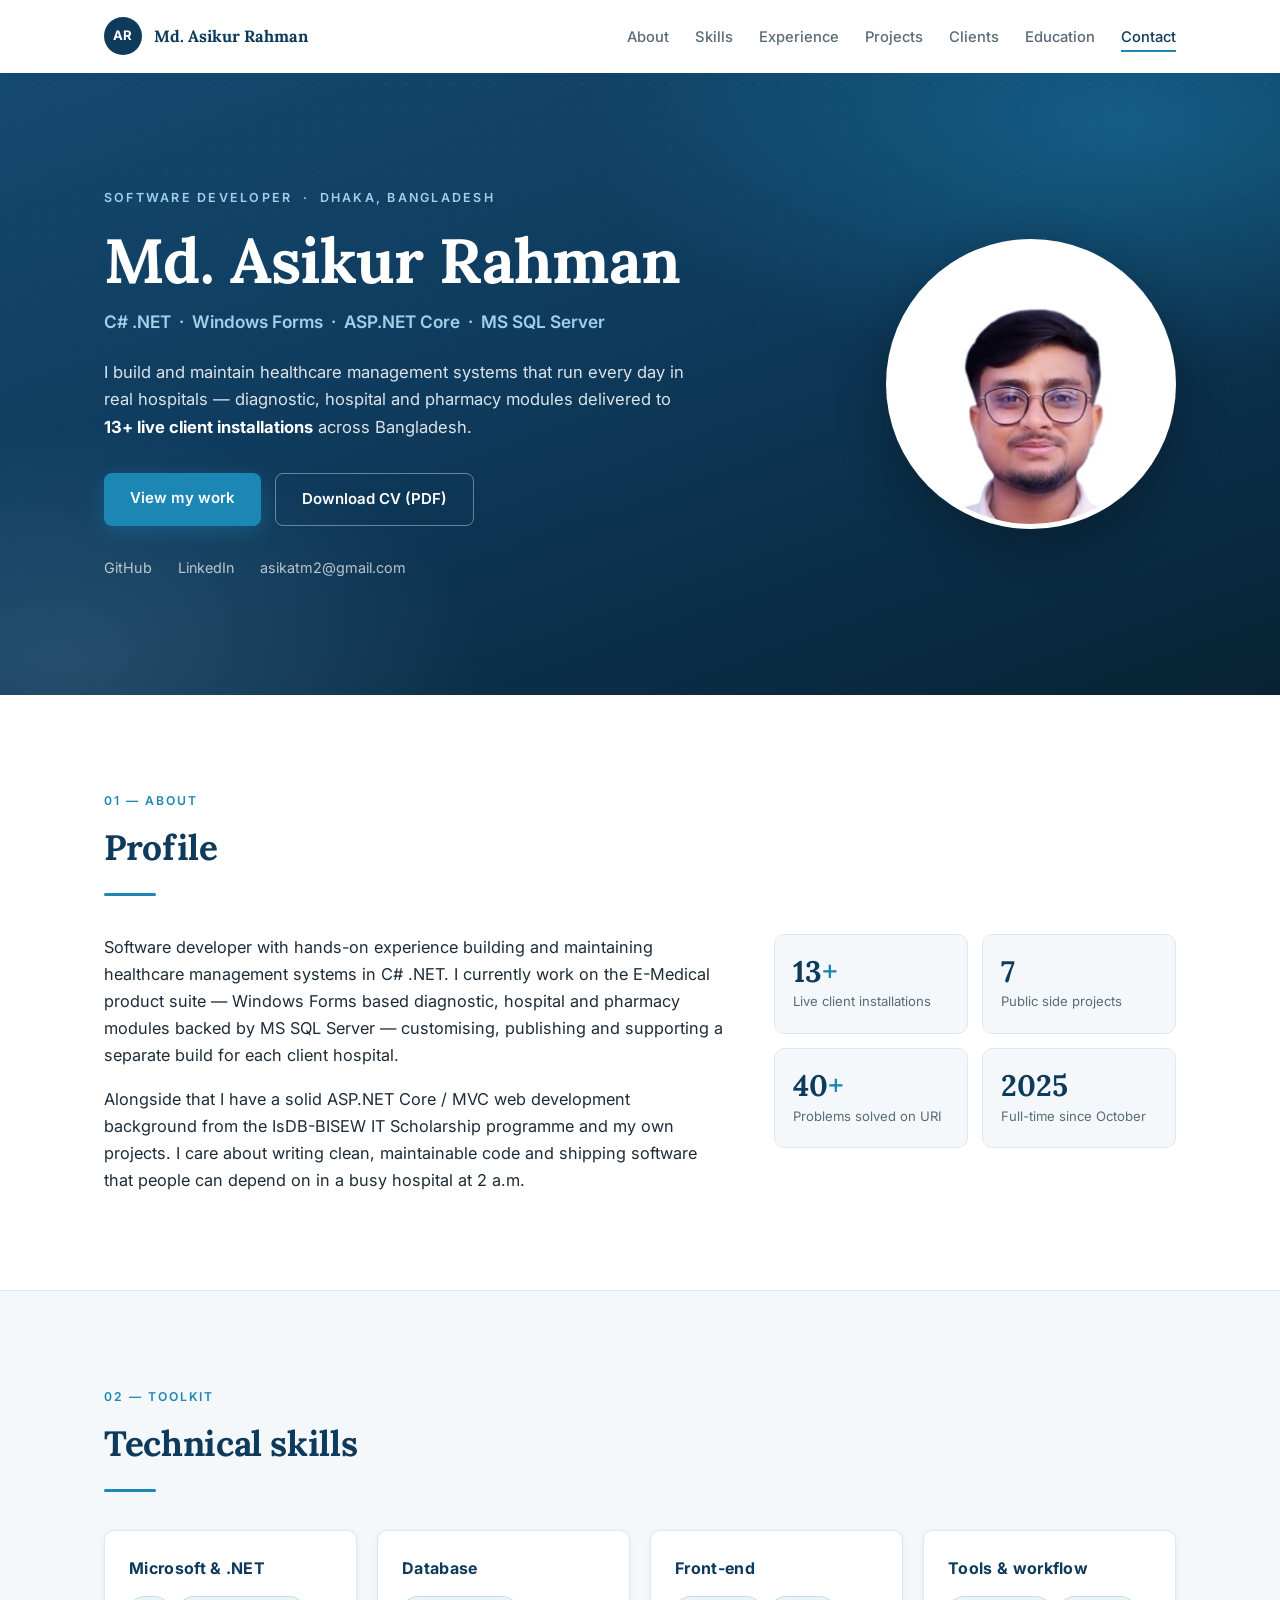
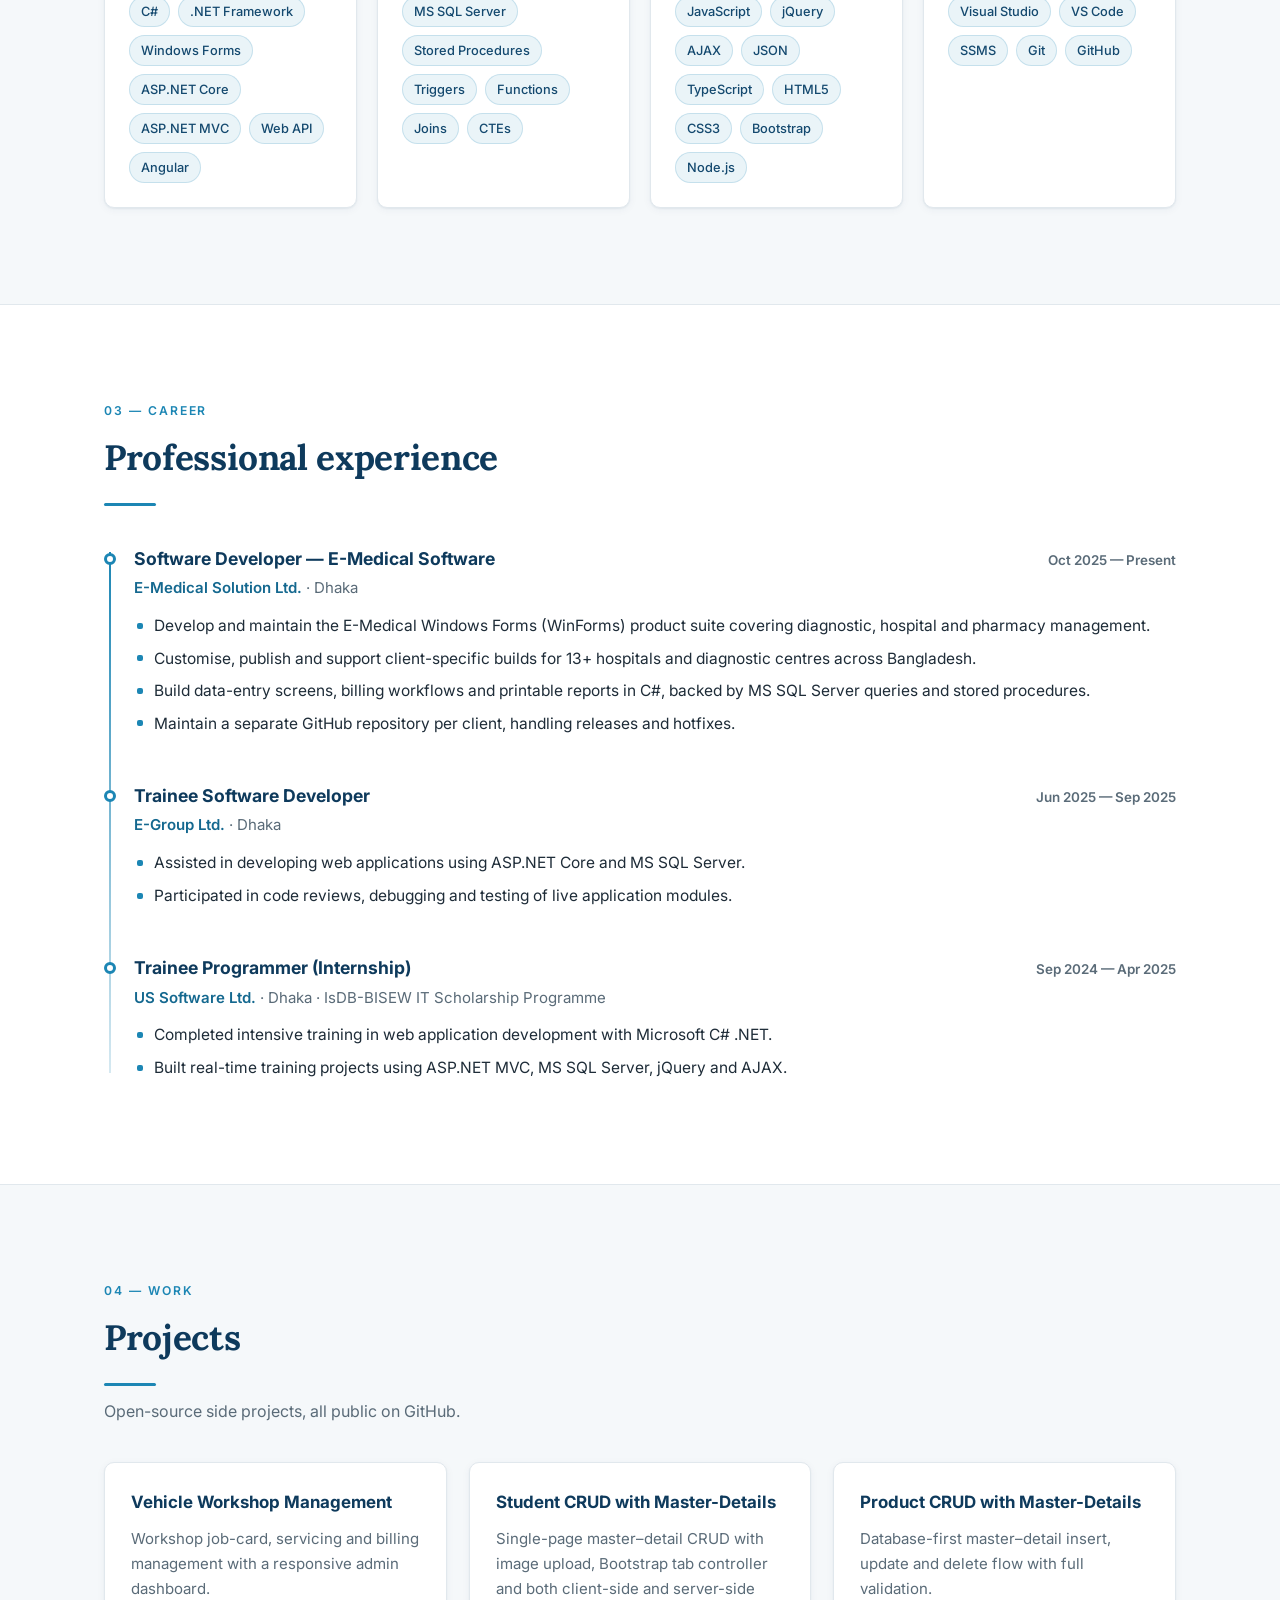
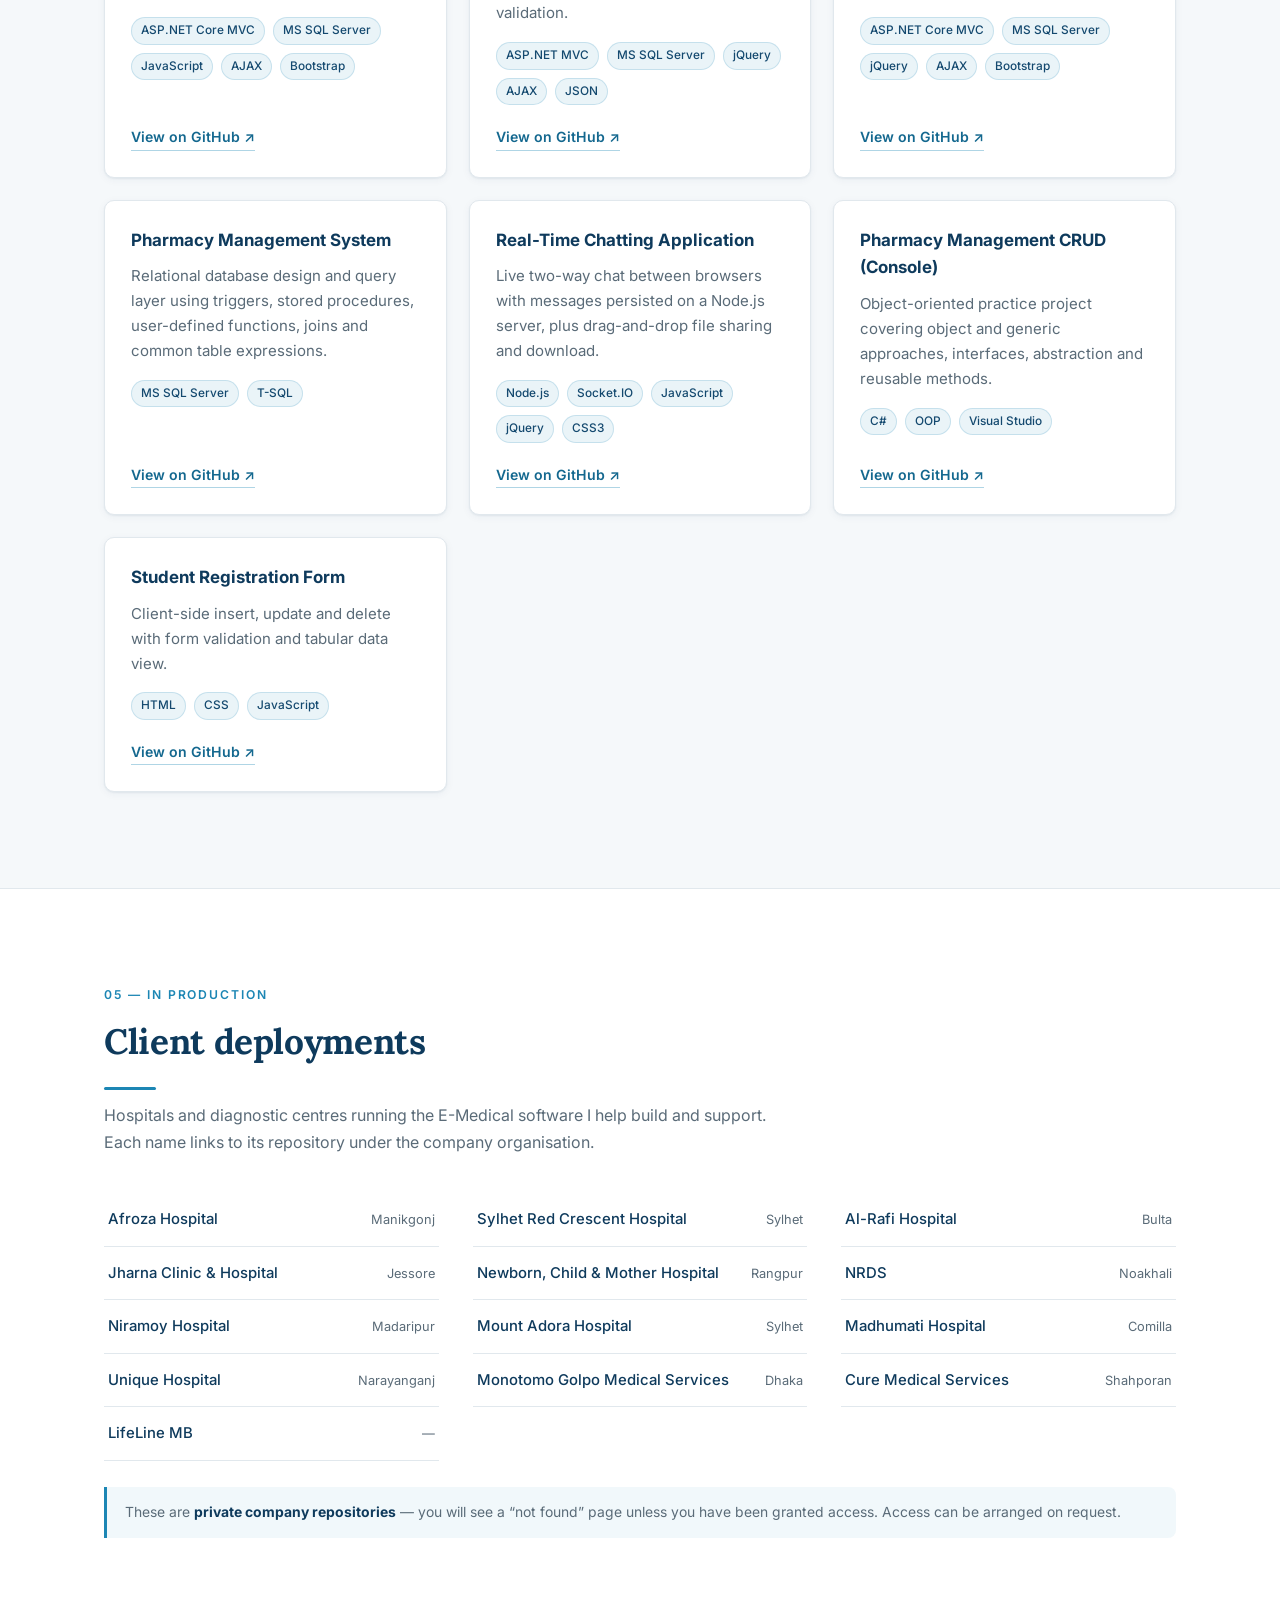
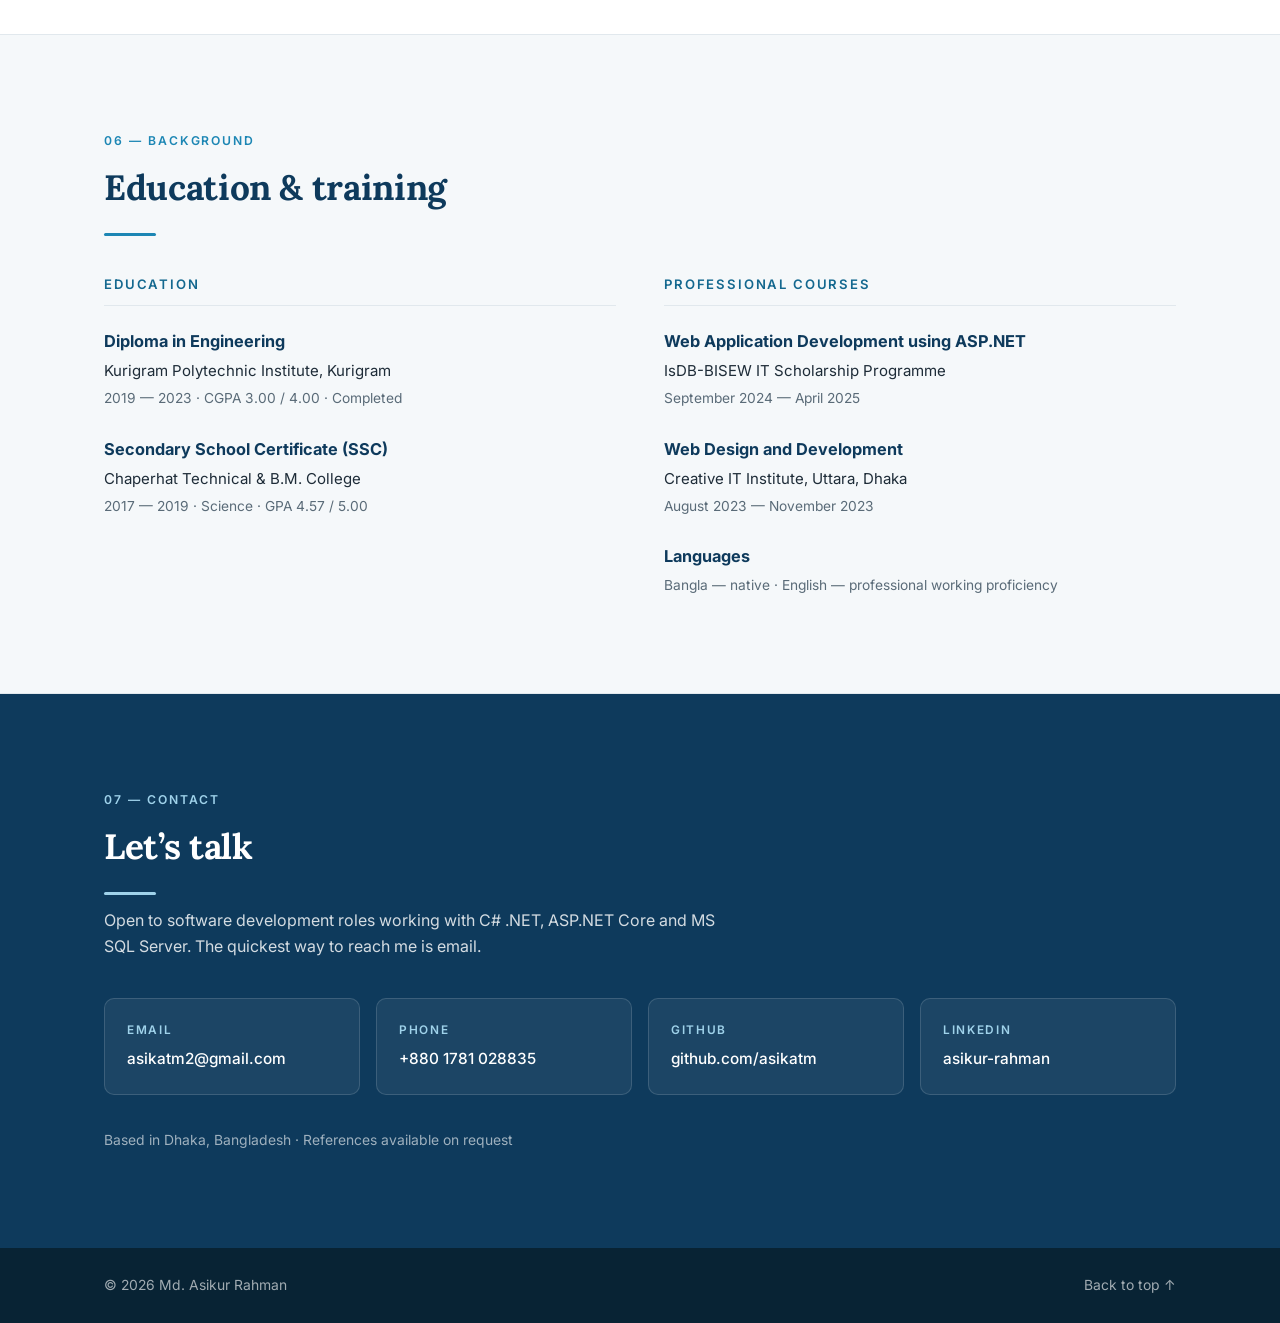
==== index.html @ e28856ae "Add portfolio site Static single-page portfolio built from my CV: profile, skills, experience, proje" ====
<!DOCTYPE html>
<html lang="en">
<head>
<meta charset="utf-8">
<meta name="viewport" content="width=device-width, initial-scale=1">
<title>Md. Asikur Rahman — Software Developer | C# .NET &amp; ASP.NET Core</title>
<meta name="description" content="Software developer specialising in C# .NET, Windows Forms and ASP.NET Core. Building and maintaining hospital, diagnostic and pharmacy management systems for 13+ live client installations in Bangladesh.">
<meta name="author" content="Md. Asikur Rahman">

<meta property="og:type" content="website">
<meta property="og:title" content="Md. Asikur Rahman — Software Developer">
<meta property="og:description" content="C# .NET · Windows Forms · ASP.NET Core · MS SQL Server. Healthcare management systems delivered across Bangladesh.">
<meta property="og:image" content="assets/img/asikur.jpg">

<link rel="icon" href="assets/img/asikur.jpg">
<link rel="preconnect" href="https://fonts.googleapis.com">
<link rel="preconnect" href="https://fonts.gstatic.com" crossorigin>
<link href="https://fonts.googleapis.com/css2?family=Inter:wght@400;500;600;700&family=Lora:wght@600;700&display=swap" rel="stylesheet">
<link rel="stylesheet" href="assets/css/style.css">
</head>
<body>

<a class="skip-link" href="#main">Skip to content</a>

<!-- ======================= HEADER ======================= -->
<header class="site-header" id="header">
  <div class="wrap header-inner">
    <a class="brand" href="#top">
      <span class="brand-mark">AR</span>
      <span class="brand-text">Md. Asikur Rahman</span>
    </a>

    <button class="nav-toggle" id="navToggle" aria-expanded="false" aria-controls="navMenu" aria-label="Open menu">
      <span></span><span></span><span></span>
    </button>

    <nav class="nav" id="navMenu" aria-label="Main">
      <ul>
        <li><a href="#about">About</a></li>
        <li><a href="#skills">Skills</a></li>
        <li><a href="#experience">Experience</a></li>
        <li><a href="#projects">Projects</a></li>
        <li><a href="#clients">Clients</a></li>
        <li><a href="#education">Education</a></li>
        <li><a href="#contact">Contact</a></li>
      </ul>
    </nav>
  </div>
</header>

<main id="main">

<!-- ======================= HERO ======================= -->
<section class="hero" id="top">
  <div class="hero-bg" aria-hidden="true"></div>
  <div class="wrap hero-inner">

    <div class="hero-text">
      <p class="eyebrow">Software Developer &nbsp;·&nbsp; Dhaka, Bangladesh</p>
      <h1>Md. Asikur&nbsp;Rahman</h1>
      <p class="hero-role">C#&nbsp;.NET &nbsp;·&nbsp; Windows Forms &nbsp;·&nbsp; ASP.NET&nbsp;Core &nbsp;·&nbsp; MS SQL&nbsp;Server</p>
      <p class="hero-lede">
        I build and maintain healthcare management systems that run every day in real
        hospitals — diagnostic, hospital and pharmacy modules delivered to
        <strong>13+ live client installations</strong> across Bangladesh.
      </p>

      <div class="hero-actions">
        <a class="btn btn-primary" href="#projects">View my work</a>
        <a class="btn btn-ghost" href="assets/files/Md_Asikur_Rahman_CV.pdf" target="_blank" rel="noopener">
          Download CV (PDF)
        </a>
      </div>

      <ul class="hero-links">
        <li><a href="https://github.com/asikatm" target="_blank" rel="noopener">GitHub</a></li>
        <li><a href="https://www.linkedin.com/in/asikur-rahman-895bba298/" target="_blank" rel="noopener">LinkedIn</a></li>
        <li><a href="mailto:asikatm2@gmail.com">asikatm2@gmail.com</a></li>
      </ul>
    </div>

    <div class="hero-photo">
      <img src="assets/img/asikur.jpg" alt="Portrait of Md. Asikur Rahman" width="320" height="320">
    </div>

  </div>
</section>

<!-- ======================= ABOUT ======================= -->
<section class="section" id="about">
  <div class="wrap">
    <p class="section-kicker">01 — About</p>
    <h2 class="section-title">Profile</h2>

    <div class="about-grid">
      <div class="about-copy reveal">
        <p>
          Software developer with hands-on experience building and maintaining healthcare
          management systems in C#&nbsp;.NET. I currently work on the E-Medical product suite —
          Windows Forms based diagnostic, hospital and pharmacy modules backed by MS SQL Server —
          customising, publishing and supporting a separate build for each client hospital.
        </p>
        <p>
          Alongside that I have a solid ASP.NET&nbsp;Core&nbsp;/&nbsp;MVC web development
          background from the IsDB-BISEW IT Scholarship programme and my own projects. I care
          about writing clean, maintainable code and shipping software that people can depend on
          in a busy hospital at 2&nbsp;a.m.
        </p>
      </div>

      <ul class="stats reveal">
        <li><span class="stat-num">13<span class="plus">+</span></span><span class="stat-label">Live client installations</span></li>
        <li><span class="stat-num">7</span><span class="stat-label">Public side projects</span></li>
        <li><span class="stat-num">40<span class="plus">+</span></span><span class="stat-label">Problems solved on URI</span></li>
        <li><span class="stat-num">2025</span><span class="stat-label">Full-time since October</span></li>
      </ul>
    </div>
  </div>
</section>

<!-- ======================= SKILLS ======================= -->
<section class="section section-alt" id="skills">
  <div class="wrap">
    <p class="section-kicker">02 — Toolkit</p>
    <h2 class="section-title">Technical skills</h2>

    <div class="cards">
      <article class="card reveal">
        <h3>Microsoft &amp; .NET</h3>
        <ul class="tags">
          <li>C#</li><li>.NET Framework</li><li>Windows Forms</li><li>ASP.NET Core</li>
          <li>ASP.NET MVC</li><li>Web API</li><li>Angular</li>
        </ul>
      </article>

      <article class="card reveal">
        <h3>Database</h3>
        <ul class="tags">
          <li>MS SQL Server</li><li>Stored Procedures</li><li>Triggers</li>
          <li>Functions</li><li>Joins</li><li>CTEs</li>
        </ul>
      </article>

      <article class="card reveal">
        <h3>Front-end</h3>
        <ul class="tags">
          <li>JavaScript</li><li>jQuery</li><li>AJAX</li><li>JSON</li><li>TypeScript</li>
          <li>HTML5</li><li>CSS3</li><li>Bootstrap</li><li>Node.js</li>
        </ul>
      </article>

      <article class="card reveal">
        <h3>Tools &amp; workflow</h3>
        <ul class="tags">
          <li>Visual Studio</li><li>VS Code</li><li>SSMS</li><li>Git</li><li>GitHub</li>
        </ul>
      </article>
    </div>
  </div>
</section>

<!-- ======================= EXPERIENCE ======================= -->
<section class="section" id="experience">
  <div class="wrap">
    <p class="section-kicker">03 — Career</p>
    <h2 class="section-title">Professional experience</h2>

    <ol class="timeline">
      <li class="reveal">
        <div class="tl-head">
          <h3>Software Developer — E-Medical Software</h3>
          <span class="tl-date">Oct 2025 — Present</span>
        </div>
        <p class="tl-org">E-Medical Solution Ltd. <span>· Dhaka</span></p>
        <ul class="bullets">
          <li>Develop and maintain the E-Medical Windows Forms (WinForms) product suite covering diagnostic, hospital and pharmacy management.</li>
          <li>Customise, publish and support client-specific builds for 13+ hospitals and diagnostic centres across Bangladesh.</li>
          <li>Build data-entry screens, billing workflows and printable reports in C#, backed by MS SQL Server queries and stored procedures.</li>
          <li>Maintain a separate GitHub repository per client, handling releases and hotfixes.</li>
        </ul>
      </li>

      <li class="reveal">
        <div class="tl-head">
          <h3>Trainee Software Developer</h3>
          <span class="tl-date">Jun 2025 — Sep 2025</span>
        </div>
        <p class="tl-org">E-Group Ltd. <span>· Dhaka</span></p>
        <ul class="bullets">
          <li>Assisted in developing web applications using ASP.NET Core and MS SQL Server.</li>
          <li>Participated in code reviews, debugging and testing of live application modules.</li>
        </ul>
      </li>

      <li class="reveal">
        <div class="tl-head">
          <h3>Trainee Programmer (Internship)</h3>
          <span class="tl-date">Sep 2024 — Apr 2025</span>
        </div>
        <p class="tl-org">US Software Ltd. <span>· Dhaka · IsDB-BISEW IT Scholarship Programme</span></p>
        <ul class="bullets">
          <li>Completed intensive training in web application development with Microsoft C#&nbsp;.NET.</li>
          <li>Built real-time training projects using ASP.NET MVC, MS SQL Server, jQuery and AJAX.</li>
        </ul>
      </li>
    </ol>
  </div>
</section>

<!-- ======================= PROJECTS ======================= -->
<section class="section section-alt" id="projects">
  <div class="wrap">
    <p class="section-kicker">04 — Work</p>
    <h2 class="section-title">Projects</h2>
    <p class="section-intro">Open-source side projects, all public on GitHub.</p>

    <div class="projects">

      <article class="project reveal">
        <h3>Vehicle Workshop Management</h3>
        <p>Workshop job-card, servicing and billing management with a responsive admin dashboard.</p>
        <ul class="tags tags-sm">
          <li>ASP.NET Core MVC</li><li>MS SQL Server</li><li>JavaScript</li><li>AJAX</li><li>Bootstrap</li>
        </ul>
        <a class="link-out" href="https://github.com/asikatm/Vehicle-Workshop" target="_blank" rel="noopener">View on GitHub</a>
      </article>

      <article class="project reveal">
        <h3>Student CRUD with Master-Details</h3>
        <p>Single-page master–detail CRUD with image upload, Bootstrap tab controller and both client-side and server-side validation.</p>
        <ul class="tags tags-sm">
          <li>ASP.NET MVC</li><li>MS SQL Server</li><li>jQuery</li><li>AJAX</li><li>JSON</li>
        </ul>
        <a class="link-out" href="https://github.com/asikatm/Student-Management-With-MVC-Crud-Operation-Single-Page" target="_blank" rel="noopener">View on GitHub</a>
      </article>

      <article class="project reveal">
        <h3>Product CRUD with Master-Details</h3>
        <p>Database-first master–detail insert, update and delete flow with full validation.</p>
        <ul class="tags tags-sm">
          <li>ASP.NET Core MVC</li><li>MS SQL Server</li><li>jQuery</li><li>AJAX</li><li>Bootstrap</li>
        </ul>
        <a class="link-out" href="https://github.com/asikatm/DB-First-Master-Details-With-MVC" target="_blank" rel="noopener">View on GitHub</a>
      </article>

      <article class="project reveal">
        <h3>Pharmacy Management System</h3>
        <p>Relational database design and query layer using triggers, stored procedures, user-defined functions, joins and common table expressions.</p>
        <ul class="tags tags-sm">
          <li>MS SQL Server</li><li>T-SQL</li>
        </ul>
        <a class="link-out" href="https://github.com/asikatm/Pharmacy-Management-system-MS-SQL-" target="_blank" rel="noopener">View on GitHub</a>
      </article>

      <article class="project reveal">
        <h3>Real-Time Chatting Application</h3>
        <p>Live two-way chat between browsers with messages persisted on a Node.js server, plus drag-and-drop file sharing and download.</p>
        <ul class="tags tags-sm">
          <li>Node.js</li><li>Socket.IO</li><li>JavaScript</li><li>jQuery</li><li>CSS3</li>
        </ul>
        <a class="link-out" href="https://github.com/asikatm/Chatting-Application-Web-Based-Application-" target="_blank" rel="noopener">View on GitHub</a>
      </article>

      <article class="project reveal">
        <h3>Pharmacy Management CRUD (Console)</h3>
        <p>Object-oriented practice project covering object and generic approaches, interfaces, abstraction and reusable methods.</p>
        <ul class="tags tags-sm">
          <li>C#</li><li>OOP</li><li>Visual Studio</li>
        </ul>
        <a class="link-out" href="https://github.com/asikatm/Pharmacy-Management-With-C-" target="_blank" rel="noopener">View on GitHub</a>
      </article>

      <article class="project reveal">
        <h3>Student Registration Form</h3>
        <p>Client-side insert, update and delete with form validation and tabular data view.</p>
        <ul class="tags tags-sm">
          <li>HTML</li><li>CSS</li><li>JavaScript</li>
        </ul>
        <a class="link-out" href="https://github.com/asikatm/Student-Registration-Validation-Html-CSS-JavaScrip" target="_blank" rel="noopener">View on GitHub</a>
      </article>

    </div>
  </div>
</section>

<!-- ======================= CLIENTS ======================= -->
<section class="section" id="clients">
  <div class="wrap">
    <p class="section-kicker">05 — In production</p>
    <h2 class="section-title">Client deployments</h2>
    <p class="section-intro">
      Hospitals and diagnostic centres running the E-Medical software I help build and support.
      Each name links to its repository under the company organisation.
    </p>

    <ul class="clients reveal">
      <li><a href="https://github.com/E-Medical-Solution-Ltd/AfrozaHospital_Manikgonj" target="_blank" rel="noopener">Afroza Hospital</a><span>Manikgonj</span></li>
      <li><a href="https://github.com/E-Medical-Solution-Ltd/SylhetRedCrescentHospital" target="_blank" rel="noopener">Sylhet Red Crescent Hospital</a><span>Sylhet</span></li>
      <li><a href="https://github.com/E-Medical-Solution-Ltd/AlRafiHospitalBulta" target="_blank" rel="noopener">Al-Rafi Hospital</a><span>Bulta</span></li>
      <li><a href="https://github.com/E-Medical-Solution-Ltd/JharnaClinicHospital_Jessore" target="_blank" rel="noopener">Jharna Clinic &amp; Hospital</a><span>Jessore</span></li>
      <li><a href="https://github.com/E-Medical-Solution-Ltd/RangpurNewbornChildMother_NEW_Rangpur" target="_blank" rel="noopener">Newborn, Child &amp; Mother Hospital</a><span>Rangpur</span></li>
      <li><a href="https://github.com/E-Medical-Solution-Ltd/NRDS_NoaKhali" target="_blank" rel="noopener">NRDS</a><span>Noakhali</span></li>
      <li><a href="https://github.com/E-Medical-Solution-Ltd/NiramoyHospital_Madaripur" target="_blank" rel="noopener">Niramoy Hospital</a><span>Madaripur</span></li>
      <li><a href="https://github.com/E-Medical-Solution-Ltd/MoutAdoraSylhet" target="_blank" rel="noopener">Mount Adora Hospital</a><span>Sylhet</span></li>
      <li><a href="https://github.com/E-Medical-Solution-Ltd/MadhumatiHospitalComilla" target="_blank" rel="noopener">Madhumati Hospital</a><span>Comilla</span></li>
      <li><a href="https://github.com/E-Medical-Solution-Ltd/UniqueHospital_Madonpur_Narayanganj" target="_blank" rel="noopener">Unique Hospital</a><span>Narayanganj</span></li>
      <li><a href="https://github.com/E-Medical-Solution-Ltd/MonotomoGolpoMedicalServices_Dhaka" target="_blank" rel="noopener">Monotomo Golpo Medical Services</a><span>Dhaka</span></li>
      <li><a href="https://github.com/E-Medical-Solution-Ltd/CureMedicalServices_Shahporan" target="_blank" rel="noopener">Cure Medical Services</a><span>Shahporan</span></li>
      <li><a href="https://github.com/E-Medical-Solution-Ltd/LifeLineMB_New" target="_blank" rel="noopener">LifeLine MB</a><span>&mdash;</span></li>
    </ul>

    <p class="note">
      These are <strong>private company repositories</strong> — you will see a “not found” page
      unless you have been granted access. Access can be arranged on request.
    </p>
  </div>
</section>

<!-- ======================= EDUCATION ======================= -->
<section class="section section-alt" id="education">
  <div class="wrap">
    <p class="section-kicker">06 — Background</p>
    <h2 class="section-title">Education &amp; training</h2>

    <div class="two-col">
      <div class="reveal">
        <h3 class="col-head">Education</h3>

        <div class="entry">
          <h4>Diploma in Engineering</h4>
          <p class="entry-org">Kurigram Polytechnic Institute, Kurigram</p>
          <p class="entry-meta">2019 — 2023 · CGPA 3.00 / 4.00 · Completed</p>
        </div>

        <div class="entry">
          <h4>Secondary School Certificate (SSC)</h4>
          <p class="entry-org">Chaperhat Technical &amp; B.M. College</p>
          <p class="entry-meta">2017 — 2019 · Science · GPA 4.57 / 5.00</p>
        </div>
      </div>

      <div class="reveal">
        <h3 class="col-head">Professional courses</h3>

        <div class="entry">
          <h4>Web Application Development using ASP.NET</h4>
          <p class="entry-org">IsDB-BISEW IT Scholarship Programme</p>
          <p class="entry-meta">September 2024 — April 2025</p>
        </div>

        <div class="entry">
          <h4>Web Design and Development</h4>
          <p class="entry-org">Creative IT Institute, Uttara, Dhaka</p>
          <p class="entry-meta">August 2023 — November 2023</p>
        </div>

        <div class="entry">
          <h4>Languages</h4>
          <p class="entry-meta">Bangla — native · English — professional working proficiency</p>
        </div>
      </div>
    </div>
  </div>
</section>

<!-- ======================= CONTACT ======================= -->
<section class="section contact" id="contact">
  <div class="wrap">
    <p class="section-kicker section-kicker-light">07 — Contact</p>
    <h2 class="section-title section-title-light">Let’s talk</h2>
    <p class="contact-lede">
      Open to software development roles working with C#&nbsp;.NET, ASP.NET&nbsp;Core and MS SQL Server.
      The quickest way to reach me is email.
    </p>

    <div class="contact-grid">
      <a class="contact-card" href="mailto:asikatm2@gmail.com">
        <span class="cc-label">Email</span>
        <span class="cc-value">asikatm2@gmail.com</span>
      </a>
      <a class="contact-card" href="tel:+8801781028835">
        <span class="cc-label">Phone</span>
        <span class="cc-value">+880 1781 028835</span>
      </a>
      <a class="contact-card" href="https://github.com/asikatm" target="_blank" rel="noopener">
        <span class="cc-label">GitHub</span>
        <span class="cc-value">github.com/asikatm</span>
      </a>
      <a class="contact-card" href="https://www.linkedin.com/in/asikur-rahman-895bba298/" target="_blank" rel="noopener">
        <span class="cc-label">LinkedIn</span>
        <span class="cc-value">asikur-rahman</span>
      </a>
    </div>

    <p class="contact-foot">Based in Dhaka, Bangladesh · References available on request</p>
  </div>
</section>

</main>

<footer class="site-footer">
  <div class="wrap footer-inner">
    <p>&copy; <span id="year">2026</span> Md. Asikur Rahman</p>
    <a href="#top" class="to-top">Back to top &uarr;</a>
  </div>
</footer>

<script src="assets/js/main.js"></script>
</body>
</html>
---- assets/css/style.css ----
/* ==========================================================================
   Md. Asikur Rahman — portfolio
   Palette and type match the printed CV: navy + teal, Lora headings, Inter body.
   ========================================================================== */

:root {
  --navy-900: #082334;
  --navy-800: #0E3A5C;
  --navy-700: #14496F;
  --accent:   #1C86B4;
  --accent-d: #14688f;
  --accent-l: #9FD2EA;
  --ink:      #1E2C38;
  --muted:    #5A6B78;
  --line:     #E1E8ED;
  --bg:       #ffffff;
  --bg-alt:   #F5F8FA;

  --wrap: 1120px;
  --radius: 10px;
  --shadow-sm: 0 1px 2px rgba(14, 58, 92, .06), 0 2px 8px rgba(14, 58, 92, .05);
  --shadow-md: 0 4px 12px rgba(14, 58, 92, .08), 0 12px 32px rgba(14, 58, 92, .08);

  --ff-head: "Lora", Georgia, serif;
  --ff-body: "Inter", "Segoe UI", system-ui, -apple-system, sans-serif;
}

*, *::before, *::after { box-sizing: border-box; }

html { scroll-behavior: smooth; scroll-padding-top: 88px; }

body {
  margin: 0;
  font-family: var(--ff-body);
  font-size: 16px;
  line-height: 1.65;
  color: var(--ink);
  background: var(--bg);
  -webkit-font-smoothing: antialiased;
}

img { max-width: 100%; display: block; }
a { color: var(--accent-d); }

.wrap { width: 100%; max-width: var(--wrap); margin-inline: auto; padding-inline: 24px; }

.skip-link {
  position: absolute; left: -9999px; top: 0; z-index: 100;
  background: var(--navy-800); color: #fff; padding: 10px 18px;
}
.skip-link:focus { left: 8px; top: 8px; }

:focus-visible { outline: 3px solid var(--accent); outline-offset: 2px; border-radius: 4px; }

/* ======================= HEADER ======================= */
.site-header {
  position: sticky; top: 0; z-index: 50;
  background: rgba(255, 255, 255, .88);
  backdrop-filter: saturate(150%) blur(10px);
  border-bottom: 1px solid transparent;
  transition: border-color .25s ease, box-shadow .25s ease;
}
.site-header.is-stuck { border-bottom-color: var(--line); box-shadow: var(--shadow-sm); }

.header-inner { display: flex; align-items: center; justify-content: space-between; min-height: 72px; gap: 20px; }

.brand { display: inline-flex; align-items: center; gap: 12px; text-decoration: none; color: var(--navy-800); }
.brand-mark {
  display: grid; place-items: center;
  width: 38px; height: 38px; flex: 0 0 38px;
  border-radius: 50%;
  background: var(--navy-800); color: #fff;
  font-weight: 700; font-size: .82rem; letter-spacing: .06em;
}
.brand-text { font-family: var(--ff-head); font-weight: 700; font-size: 1.02rem; white-space: nowrap; }

.nav ul { display: flex; gap: 26px; list-style: none; margin: 0; padding: 0; }
.nav a {
  position: relative;
  text-decoration: none; color: var(--muted);
  font-size: .92rem; font-weight: 500; padding: 6px 0;
  transition: color .2s ease;
}
.nav a::after {
  content: ""; position: absolute; left: 0; right: 0; bottom: 0;
  height: 2px; background: var(--accent);
  transform: scaleX(0); transform-origin: left; transition: transform .25s ease;
}
.nav a:hover, .nav a.is-active { color: var(--navy-800); }
.nav a:hover::after, .nav a.is-active::after { transform: scaleX(1); }

.nav-toggle {
  display: none;
  width: 44px; height: 44px; padding: 10px;
  background: none; border: 1px solid var(--line); border-radius: 8px; cursor: pointer;
}
.nav-toggle span { display: block; height: 2px; background: var(--navy-800); border-radius: 2px; transition: transform .25s ease, opacity .2s ease; }
.nav-toggle span + span { margin-top: 5px; }
.nav-toggle[aria-expanded="true"] span:nth-child(1) { transform: translateY(7px) rotate(45deg); }
.nav-toggle[aria-expanded="true"] span:nth-child(2) { opacity: 0; }
.nav-toggle[aria-expanded="true"] span:nth-child(3) { transform: translateY(-7px) rotate(-45deg); }

/* ======================= HERO ======================= */
.hero { position: relative; overflow: hidden; background: var(--navy-800); color: #fff; }
.hero-bg {
  position: absolute; inset: 0;
  background:
    radial-gradient(900px 420px at 88% 8%, rgba(28, 134, 180, .45), transparent 60%),
    radial-gradient(700px 400px at 5% 95%, rgba(159, 210, 234, .16), transparent 60%),
    linear-gradient(160deg, var(--navy-700) 0%, var(--navy-800) 45%, var(--navy-900) 100%);
}
.hero-bg::after {
  content: ""; position: absolute; inset: 0; opacity: .5;
  background-image: radial-gradient(rgba(255, 255, 255, .10) 1px, transparent 1px);
  background-size: 22px 22px;
  mask-image: linear-gradient(to bottom, rgba(0,0,0,.9), transparent 70%);
}

.hero-inner {
  position: relative;
  display: grid; grid-template-columns: minmax(0, 1fr) auto;
  align-items: center; gap: 56px;
  padding-block: clamp(64px, 9vw, 116px);
}

.eyebrow {
  margin: 0 0 18px;
  font-size: .78rem; font-weight: 600; letter-spacing: .18em; text-transform: uppercase;
  color: var(--accent-l);
}
.hero h1 {
  font-family: var(--ff-head);
  font-size: clamp(2.3rem, 5.6vw, 3.9rem);
  line-height: 1.08; margin: 0 0 14px; letter-spacing: -.01em;
}
.hero-role {
  margin: 0 0 22px;
  font-size: clamp(.95rem, 1.7vw, 1.08rem); font-weight: 600;
  color: var(--accent-l);
}
.hero-lede {
  margin: 0 0 32px; max-width: 58ch;
  font-size: 1.04rem; color: rgba(255, 255, 255, .86);
}
.hero-lede strong { color: #fff; }

.hero-actions { display: flex; flex-wrap: wrap; gap: 14px; margin-bottom: 30px; }

.btn {
  display: inline-block; text-decoration: none;
  padding: 13px 26px; border-radius: 8px;
  font-size: .94rem; font-weight: 600;
  transition: transform .18s ease, background-color .2s ease, box-shadow .2s ease;
}
.btn:hover { transform: translateY(-2px); }
.btn-primary { background: var(--accent); color: #fff; box-shadow: 0 6px 20px rgba(28, 134, 180, .35); }
.btn-primary:hover { background: #2197c7; }
.btn-ghost { color: #fff; border: 1.5px solid rgba(255, 255, 255, .38); }
.btn-ghost:hover { border-color: #fff; background: rgba(255, 255, 255, .08); }

.hero-links { display: flex; flex-wrap: wrap; gap: 8px 26px; list-style: none; margin: 0; padding: 0; font-size: .9rem; }
.hero-links a { color: rgba(255, 255, 255, .7); text-decoration: none; border-bottom: 1px solid transparent; }
.hero-links a:hover { color: #fff; border-bottom-color: var(--accent-l); }

.hero-photo { position: relative; }
.hero-photo img {
  width: clamp(190px, 26vw, 290px); aspect-ratio: 1; height: auto;
  border-radius: 50%; object-fit: cover; object-position: center 12%;
  border: 5px solid rgba(255, 255, 255, .16);
  box-shadow: 0 18px 48px rgba(4, 20, 32, .45);
  background: #fff;
}

/* ======================= SECTION SHELL ======================= */
.section { padding-block: clamp(62px, 8vw, 96px); }
.section-alt { background: var(--bg-alt); border-block: 1px solid var(--line); }

.section-kicker {
  margin: 0 0 8px;
  font-size: .76rem; font-weight: 600; letter-spacing: .16em; text-transform: uppercase;
  color: var(--accent);
}
.section-title {
  font-family: var(--ff-head);
  font-size: clamp(1.6rem, 3.4vw, 2.2rem);
  margin: 0 0 12px; color: var(--navy-800); letter-spacing: -.01em;
}
.section-title::after {
  content: ""; display: block; width: 52px; height: 3px;
  background: var(--accent); border-radius: 2px; margin-top: 16px;
}
.section-intro { margin: 0 0 38px; max-width: 70ch; color: var(--muted); }
.section-title + .cards,
.section-title + .about-grid,
.section-title + .timeline,
.section-title + .two-col { margin-top: 38px; }

/* ======================= ABOUT ======================= */
.about-grid { display: grid; grid-template-columns: 1.55fr 1fr; gap: 48px; align-items: start; }
.about-copy p { margin: 0 0 18px; font-size: 1.02rem; }
.about-copy p:last-child { margin-bottom: 0; }

.stats { list-style: none; margin: 0; padding: 0; display: grid; grid-template-columns: 1fr 1fr; gap: 14px; }
.stats li {
  background: var(--bg-alt); border: 1px solid var(--line); border-radius: var(--radius);
  padding: 20px 18px;
}
.section-alt .stats li { background: #fff; }
.stat-num {
  display: block;
  font-family: var(--ff-head); font-weight: 700;
  font-size: 1.85rem; line-height: 1.1; color: var(--navy-800);
}
.stat-num .plus { color: var(--accent); }
.stat-label { display: block; margin-top: 4px; font-size: .82rem; color: var(--muted); }

/* ======================= CARDS / TAGS ======================= */
.cards { display: grid; grid-template-columns: repeat(auto-fit, minmax(240px, 1fr)); gap: 20px; }
.card {
  background: #fff; border: 1px solid var(--line); border-radius: var(--radius);
  padding: 24px; box-shadow: var(--shadow-sm);
  transition: transform .22s ease, box-shadow .22s ease;
}
.card:hover { transform: translateY(-3px); box-shadow: var(--shadow-md); }
.card h3 {
  margin: 0 0 14px; font-size: 1rem; color: var(--navy-800);
  letter-spacing: .02em;
}

.tags { display: flex; flex-wrap: wrap; gap: 8px; list-style: none; margin: 0; padding: 0; }
.tags li {
  font-size: .8rem; font-weight: 500; color: var(--navy-700);
  background: rgba(28, 134, 180, .09);
  border: 1px solid rgba(28, 134, 180, .18);
  border-radius: 999px; padding: 4px 11px;
}
.tags-sm li { font-size: .74rem; padding: 3px 9px; }

/* ======================= TIMELINE ======================= */
.timeline { list-style: none; margin: 0; padding: 0 0 0 30px; position: relative; counter-reset: tl; }
.timeline::before {
  content: ""; position: absolute; left: 5px; top: 8px; bottom: 8px;
  width: 2px; background: linear-gradient(var(--accent), rgba(28, 134, 180, .18));
}
.timeline > li { position: relative; padding-bottom: 38px; }
.timeline > li:last-child { padding-bottom: 0; }
.timeline > li::before {
  content: ""; position: absolute; left: -30px; top: 9px;
  width: 12px; height: 12px; border-radius: 50%;
  background: #fff; border: 3px solid var(--accent);
}

.tl-head { display: flex; flex-wrap: wrap; align-items: baseline; justify-content: space-between; gap: 6px 20px; }
.tl-head h3 { margin: 0; font-size: 1.1rem; color: var(--navy-800); }
.tl-date { font-size: .84rem; font-weight: 600; color: var(--muted); white-space: nowrap; }
.tl-org { margin: 3px 0 12px; font-size: .94rem; font-weight: 600; color: var(--accent-d); }
.tl-org span { font-weight: 400; color: var(--muted); }

.bullets { list-style: none; margin: 0; padding: 0; }
.bullets li { position: relative; padding-left: 20px; margin-bottom: 7px; font-size: .97rem; }
.bullets li::before {
  content: ""; position: absolute; left: 3px; top: .62em;
  width: 6px; height: 6px; border-radius: 2px; background: var(--accent);
}

/* ======================= PROJECTS ======================= */
.projects { display: grid; grid-template-columns: repeat(auto-fit, minmax(300px, 1fr)); gap: 22px; }
.project {
  display: flex; flex-direction: column;
  background: #fff; border: 1px solid var(--line); border-radius: var(--radius);
  padding: 26px; box-shadow: var(--shadow-sm);
  transition: transform .22s ease, box-shadow .22s ease, border-color .22s ease;
}
.project:hover { transform: translateY(-4px); box-shadow: var(--shadow-md); border-color: rgba(28, 134, 180, .35); }
.project h3 { margin: 0 0 10px; font-size: 1.06rem; color: var(--navy-800); }
.project p { margin: 0 0 16px; font-size: .94rem; color: var(--muted); }
.project .tags { margin-bottom: 20px; }
.project .link-out { margin-top: auto; }

.link-out {
  align-self: flex-start;
  font-size: .88rem; font-weight: 600; text-decoration: none; color: var(--accent-d);
  border-bottom: 1px solid rgba(28, 134, 180, .35);
  padding-bottom: 1px;
}
.link-out::after { content: " \2197"; }
.link-out:hover { border-bottom-color: var(--accent-d); }

/* ======================= CLIENTS ======================= */
.clients {
  list-style: none; margin: 0 0 26px; padding: 0;
  display: grid; grid-template-columns: repeat(auto-fit, minmax(280px, 1fr));
  column-gap: 34px;
}
.clients li {
  padding: 14px 4px;
  border-bottom: 1px solid var(--line);
  display: flex; flex-wrap: wrap; align-items: baseline; justify-content: space-between; gap: 4px 12px;
  transition: border-color .18s ease;
}
.clients li:hover { border-bottom-color: var(--accent); }
.clients a { font-size: .93rem; font-weight: 500; text-decoration: none; color: var(--navy-800); }
.clients a:hover { color: var(--accent-d); text-decoration: underline; }
.clients span { font-size: .8rem; color: var(--muted); }

.note {
  margin: 0; padding: 14px 18px;
  font-size: .87rem; color: var(--muted);
  background: rgba(28, 134, 180, .06);
  border-left: 3px solid var(--accent);
  border-radius: 0 8px 8px 0;
}
.note strong { color: var(--navy-800); }

/* ======================= EDUCATION ======================= */
.two-col { display: grid; grid-template-columns: 1fr 1fr; gap: 48px; }
.col-head {
  margin: 0 0 22px; padding-bottom: 10px;
  font-size: .82rem; font-weight: 600; letter-spacing: .14em; text-transform: uppercase;
  color: var(--accent-d); border-bottom: 1px solid var(--line);
}
.entry { margin-bottom: 26px; }
.entry:last-child { margin-bottom: 0; }
.entry h4 { margin: 0 0 4px; font-size: 1.02rem; color: var(--navy-800); }
.entry-org { margin: 0; font-size: .94rem; color: var(--ink); }
.entry-meta { margin: 3px 0 0; font-size: .86rem; color: var(--muted); }

/* ======================= CONTACT ======================= */
.contact { background: var(--navy-800); color: #fff; }
.section-kicker-light { color: var(--accent-l); }
.section-title-light { color: #fff; }
.section-title-light::after { background: var(--accent-l); }
.contact-lede { margin: 0 0 38px; max-width: 62ch; color: rgba(255, 255, 255, .82); }

.contact-grid { display: grid; grid-template-columns: repeat(auto-fit, minmax(230px, 1fr)); gap: 16px; margin-bottom: 34px; }
.contact-card {
  display: block; text-decoration: none; color: #fff;
  padding: 22px; border-radius: var(--radius);
  background: rgba(255, 255, 255, .06);
  border: 1px solid rgba(255, 255, 255, .14);
  transition: transform .2s ease, background-color .2s ease, border-color .2s ease;
}
.contact-card:hover { transform: translateY(-3px); background: rgba(255, 255, 255, .11); border-color: var(--accent-l); }
.cc-label { display: block; font-size: .74rem; font-weight: 600; letter-spacing: .14em; text-transform: uppercase; color: var(--accent-l); margin-bottom: 6px; }
.cc-value { display: block; font-size: .96rem; font-weight: 500; word-break: break-word; }

.contact-foot { margin: 0; font-size: .87rem; color: rgba(255, 255, 255, .6); }

/* ======================= FOOTER ======================= */
.site-footer { background: var(--navy-900); color: rgba(255, 255, 255, .62); padding-block: 26px; font-size: .87rem; }
.footer-inner { display: flex; flex-wrap: wrap; align-items: center; justify-content: space-between; gap: 12px; }
.footer-inner p { margin: 0; }
.to-top { color: rgba(255, 255, 255, .62); text-decoration: none; }
.to-top:hover { color: #fff; }

/* ======================= REVEAL ON SCROLL ======================= */
.reveal { opacity: 0; transform: translateY(18px); transition: opacity .6s ease, transform .6s ease; }
.reveal.is-visible { opacity: 1; transform: none; }

/* ======================= RESPONSIVE ======================= */
@media (max-width: 900px) {
  .hero-inner { grid-template-columns: 1fr; gap: 40px; }
  .hero-photo { order: -1; }
  .about-grid, .two-col { grid-template-columns: 1fr; gap: 34px; }
}

@media (max-width: 780px) {
  .nav-toggle { display: block; }
  .nav {
    position: absolute; inset: 72px 0 auto;
    background: #fff; border-bottom: 1px solid var(--line);
    box-shadow: var(--shadow-md);
    max-height: 0; overflow: hidden; transition: max-height .3s ease;
  }
  .nav.is-open { max-height: 60vh; overflow-y: auto; }
  .nav ul { flex-direction: column; gap: 0; padding: 8px 24px 18px; }
  .nav li { border-bottom: 1px solid var(--line); }
  .nav li:last-child { border-bottom: 0; }
  .nav a { display: block; padding: 14px 0; font-size: .98rem; }
  .nav a::after { display: none; }
}

@media (max-width: 520px) {
  .brand-text { display: none; }
  .stats { grid-template-columns: 1fr; }
  .btn { width: 100%; text-align: center; }
}

@media (prefers-reduced-motion: reduce) {
  html { scroll-behavior: auto; }
  *, *::before, *::after { animation-duration: .001ms !important; transition-duration: .001ms !important; }
  .reveal { opacity: 1; transform: none; }
}

/* ======================= PRINT ======================= */
@media print {
  .site-header, .nav-toggle, .hero-actions, .site-footer, .to-top { display: none !important; }
  .hero, .contact { background: #fff !important; color: #000 !important; }
  .hero-bg { display: none; }
  .reveal { opacity: 1 !important; transform: none !important; }
  a { color: #000; }
}
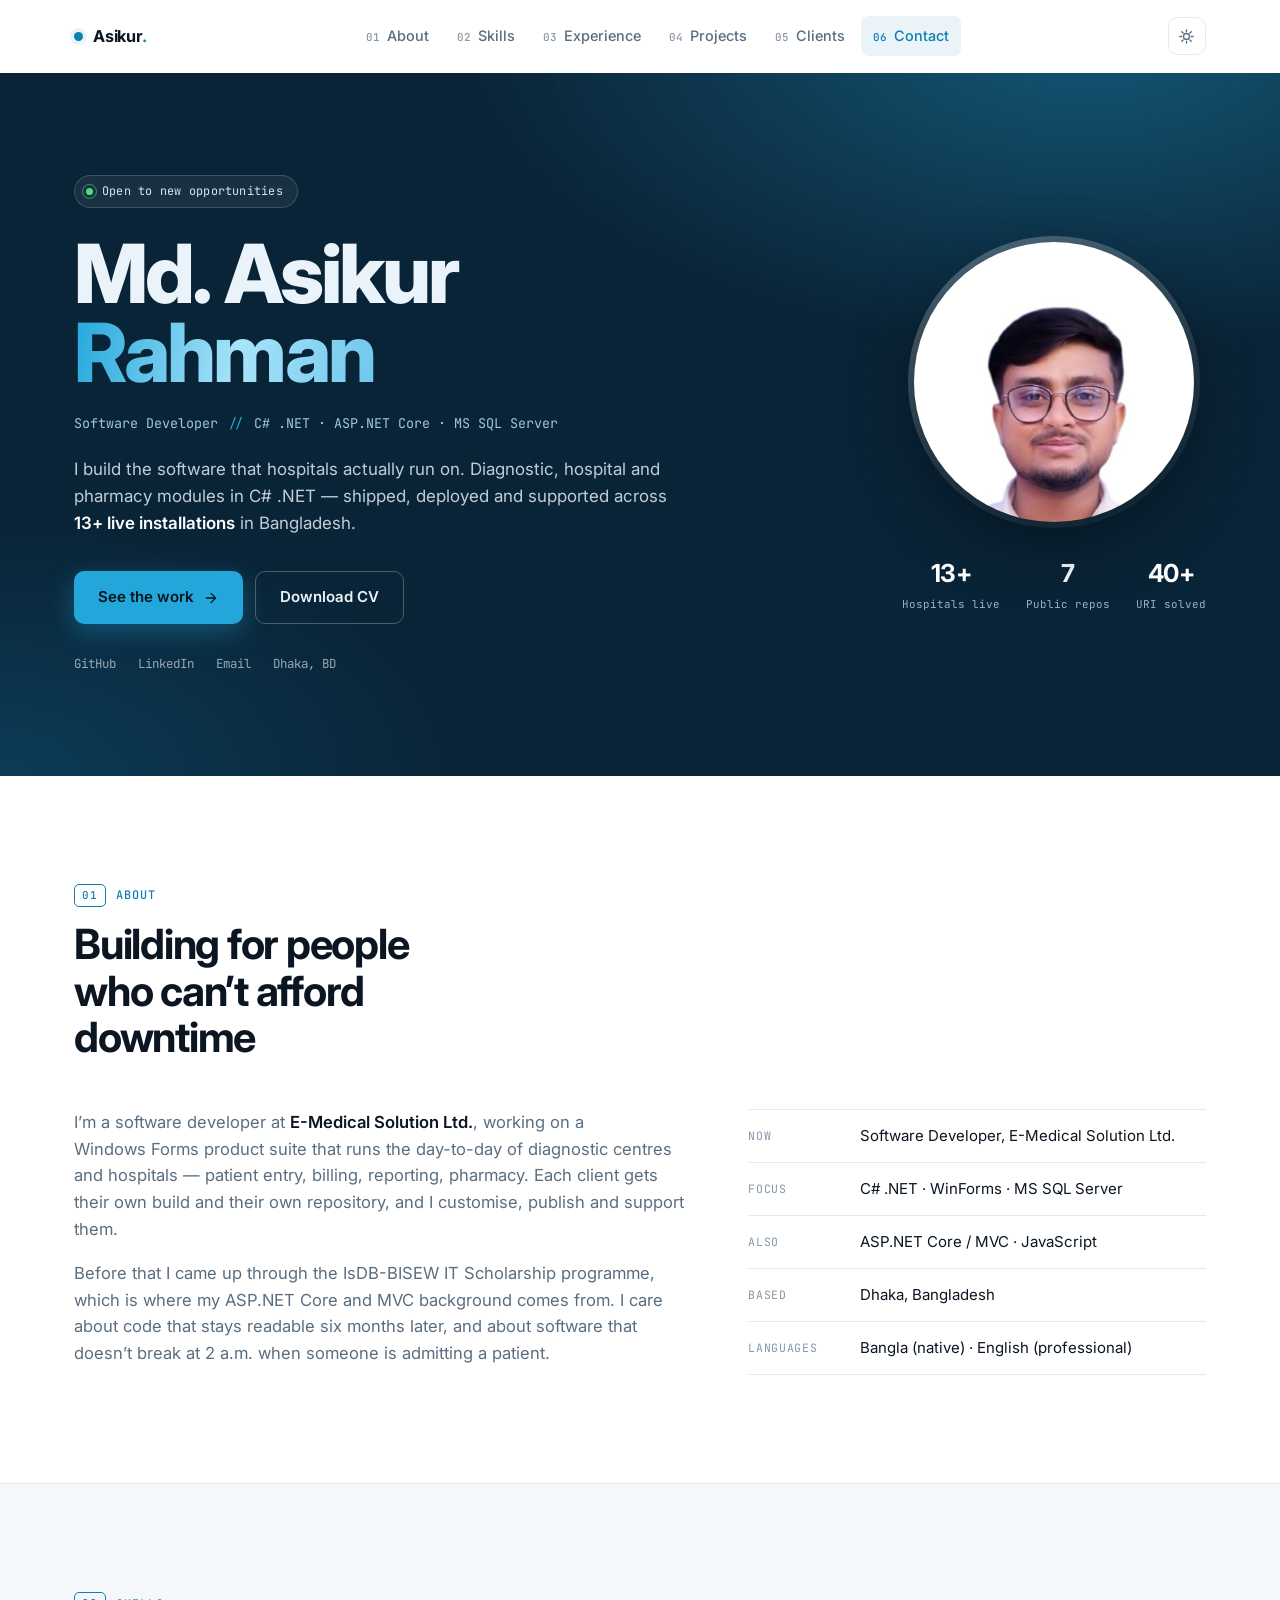
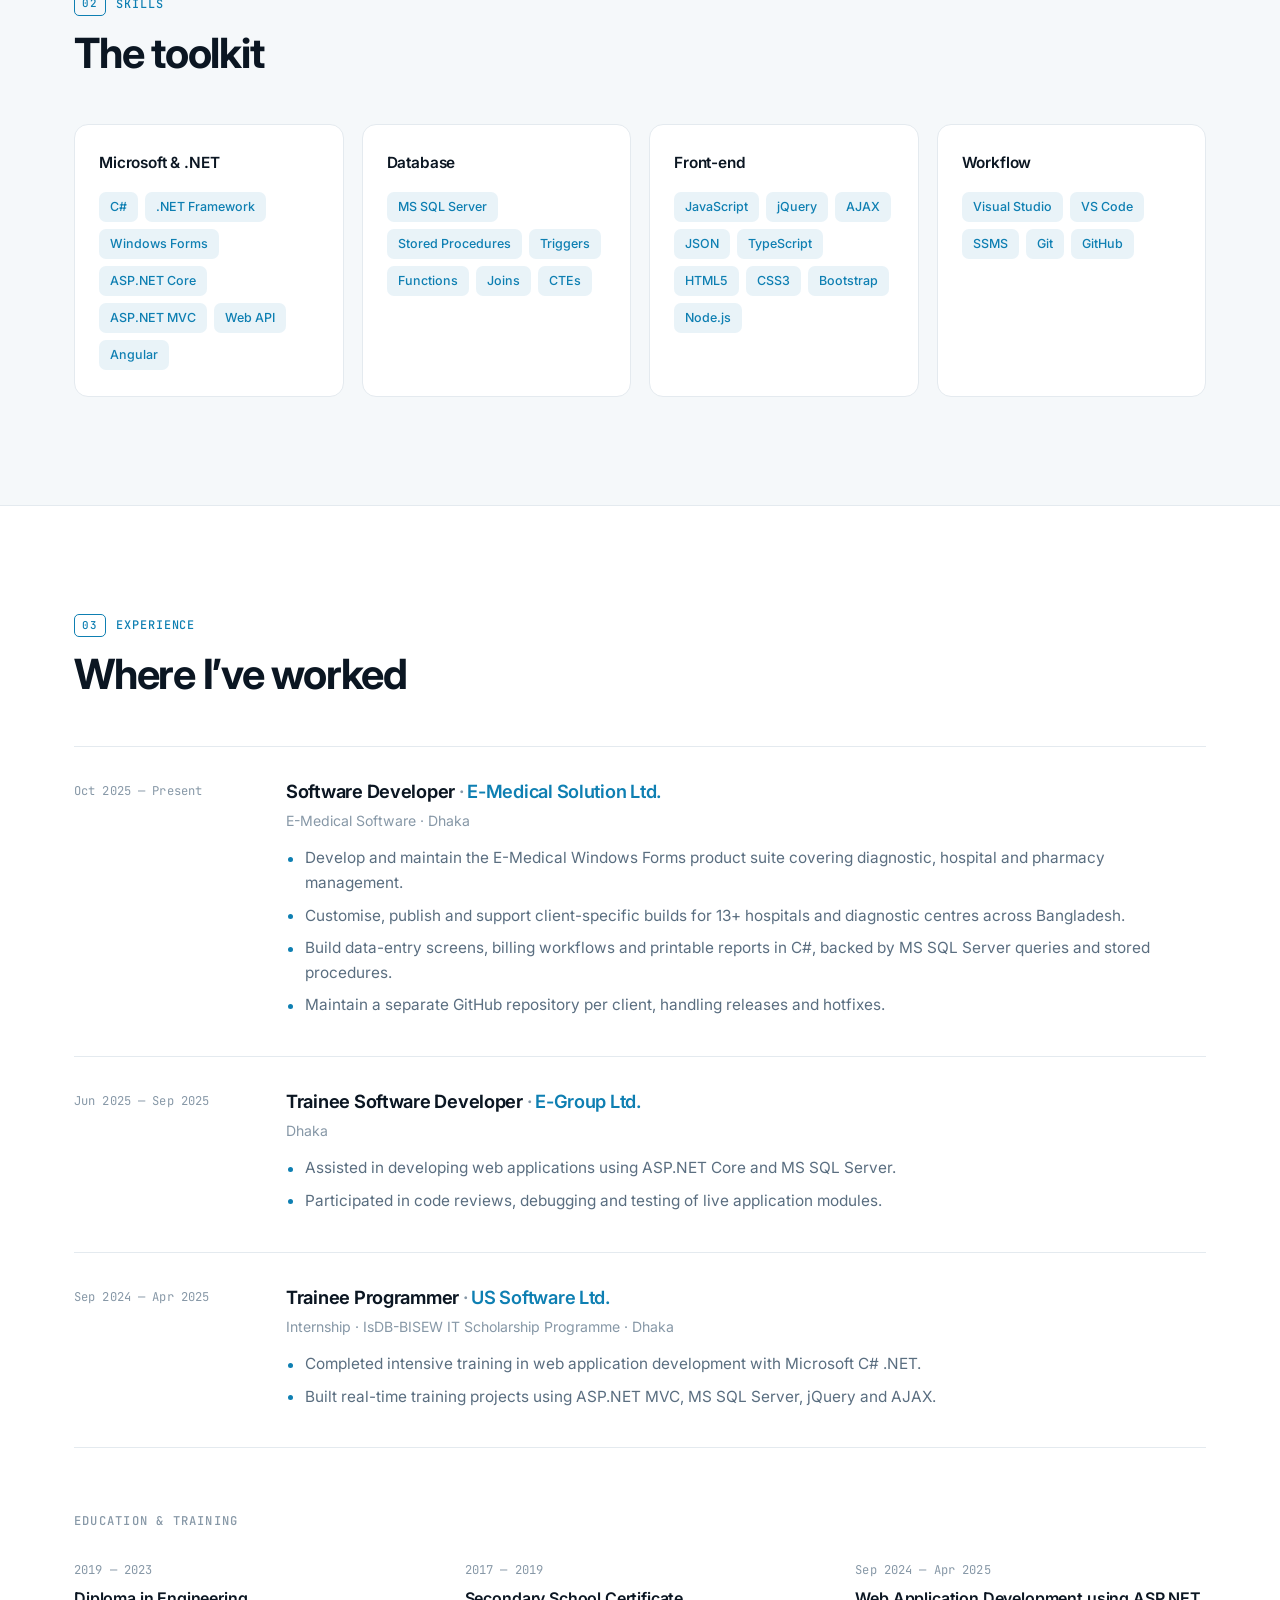
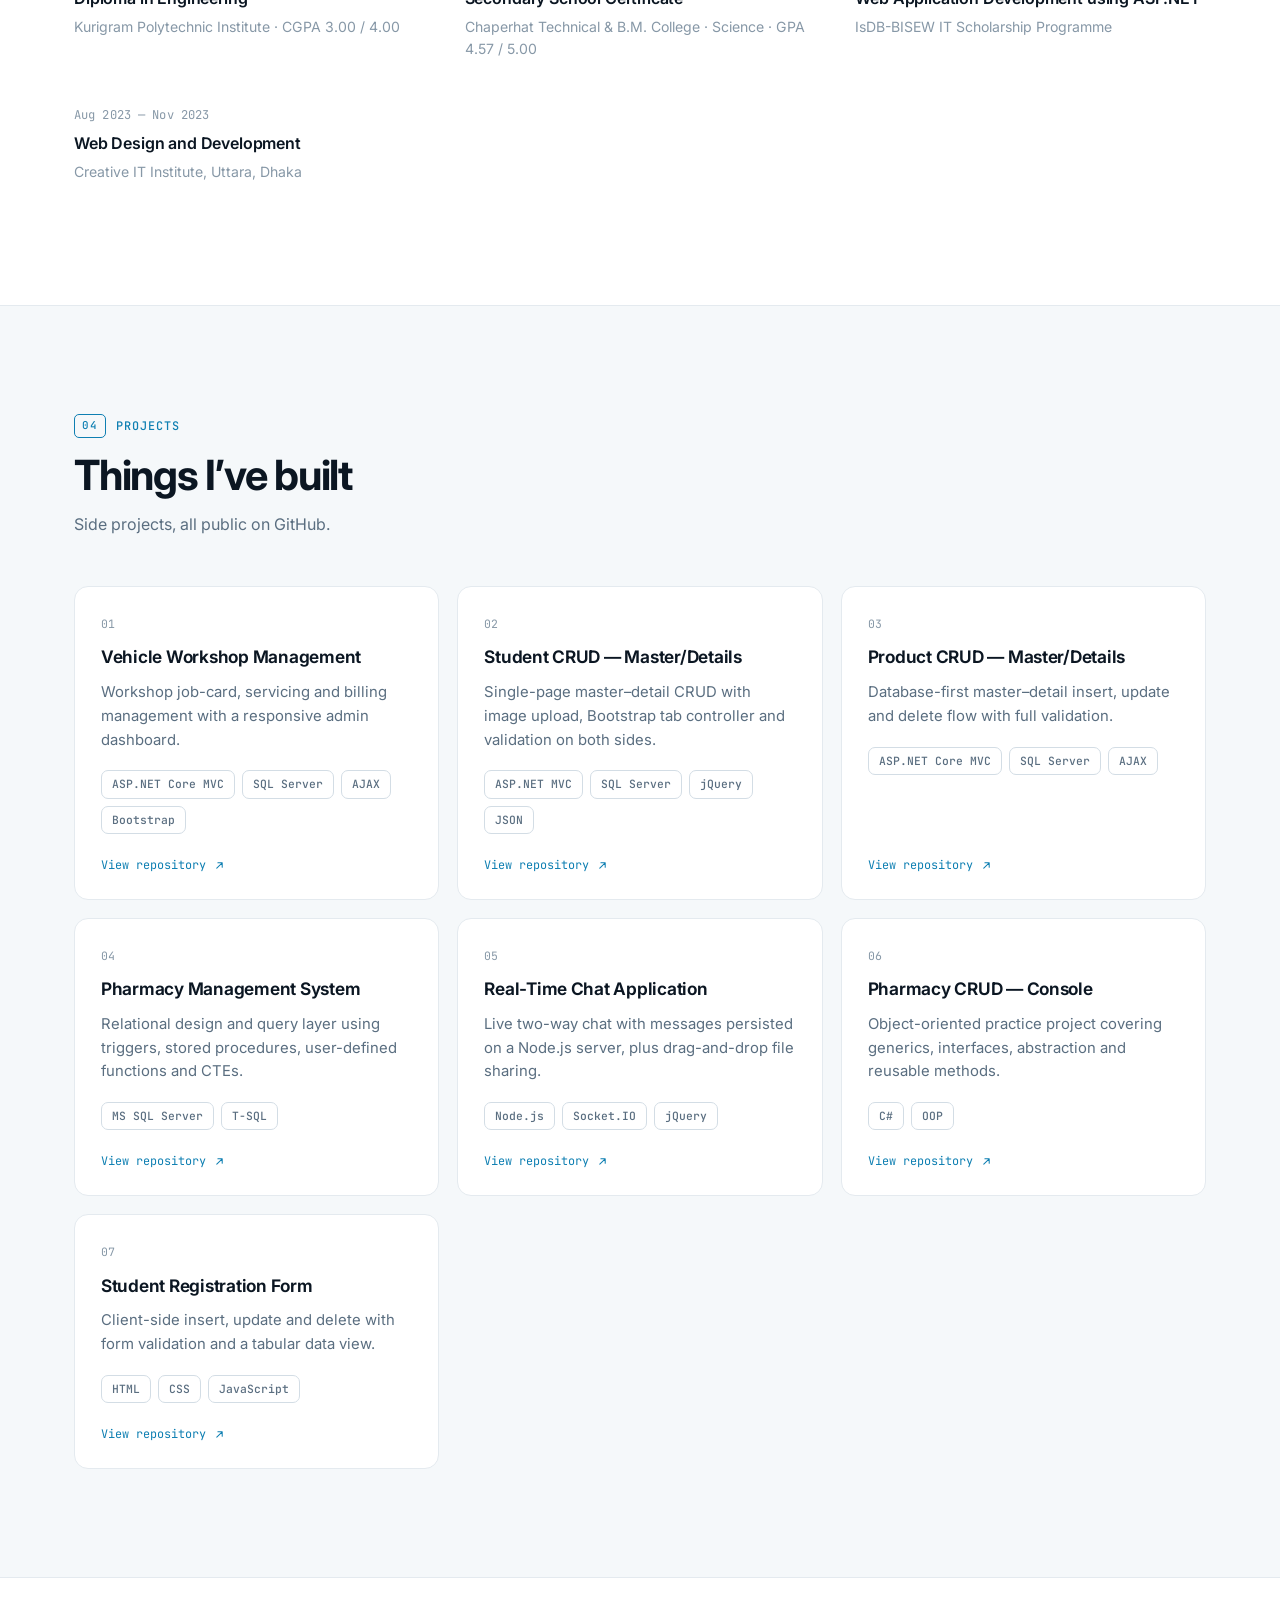
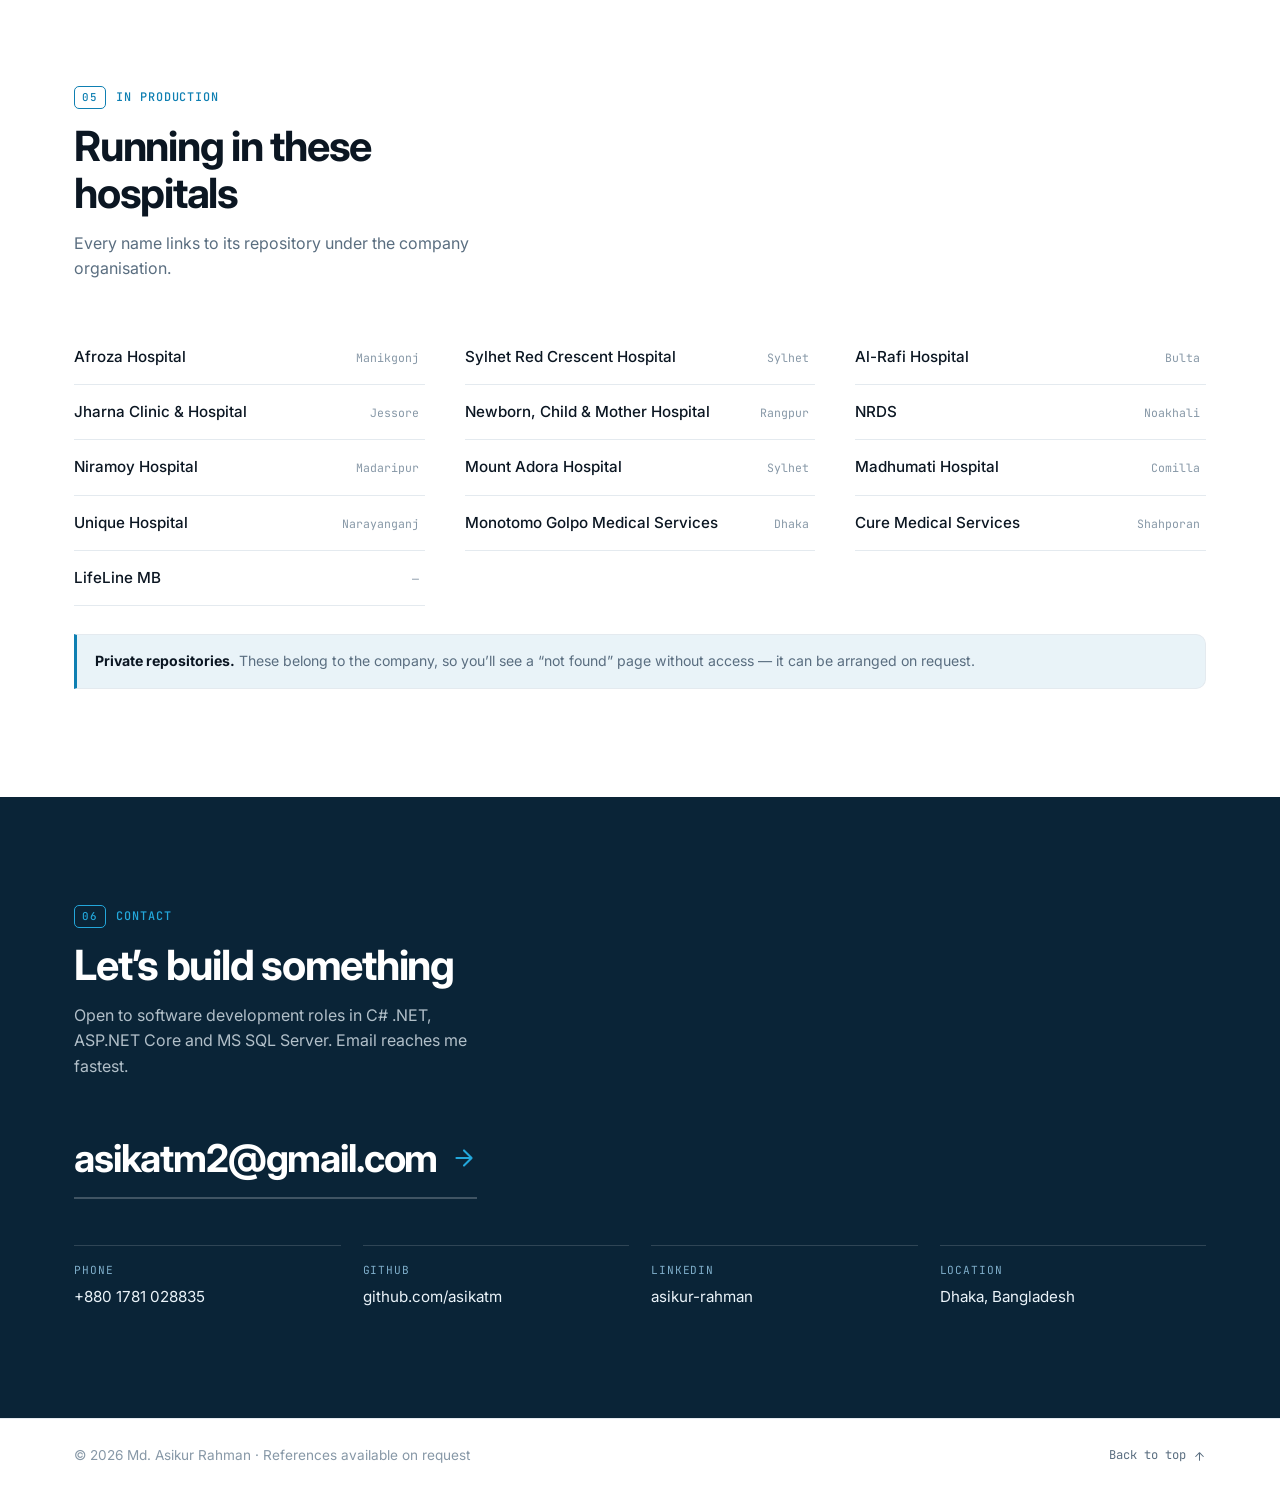
==== commit c3369a3a: "Redesign the portfolio Rebuild the page around a larger type scale, monospace labels and numbered se" ====
--- a/index.html
+++ b/index.html
@@ -1,157 +1,195 @@
 <!DOCTYPE html>
-<html lang="en">
+<html lang="en" data-theme="light">
 <head>
 <meta charset="utf-8">
 <meta name="viewport" content="width=device-width, initial-scale=1">
-<title>Md. Asikur Rahman — Software Developer | C# .NET &amp; ASP.NET Core</title>
+<title>Md. Asikur Rahman — Software Developer</title>
 <meta name="description" content="Software developer specialising in C# .NET, Windows Forms and ASP.NET Core. Building and maintaining hospital, diagnostic and pharmacy management systems for 13+ live client installations in Bangladesh.">
 <meta name="author" content="Md. Asikur Rahman">
+<meta name="theme-color" content="#0B2942">
 
 <meta property="og:type" content="website">
 <meta property="og:title" content="Md. Asikur Rahman — Software Developer">
-<meta property="og:description" content="C# .NET · Windows Forms · ASP.NET Core · MS SQL Server. Healthcare management systems delivered across Bangladesh.">
+<meta property="og:description" content="C# .NET · Windows Forms · ASP.NET Core · MS SQL Server. Healthcare systems running in 13+ hospitals across Bangladesh.">
 <meta property="og:image" content="assets/img/asikur.jpg">
 
 <link rel="icon" href="assets/img/asikur.jpg">
 <link rel="preconnect" href="https://fonts.googleapis.com">
 <link rel="preconnect" href="https://fonts.gstatic.com" crossorigin>
-<link href="https://fonts.googleapis.com/css2?family=Inter:wght@400;500;600;700&family=Lora:wght@600;700&display=swap" rel="stylesheet">
+<link href="https://fonts.googleapis.com/css2?family=Inter:wght@400;500;600;700;800&family=JetBrains+Mono:wght@400;500&display=swap" rel="stylesheet">
 <link rel="stylesheet" href="assets/css/style.css">
+
+<script>
+  // Apply the saved theme before first paint so the page never flashes.
+  try {
+    var t = localStorage.getItem('theme');
+    if (!t) t = matchMedia('(prefers-color-scheme: dark)').matches ? 'dark' : 'light';
+    document.documentElement.setAttribute('data-theme', t);
+  } catch (e) {}
+</script>
 </head>
 <body>
 
 <a class="skip-link" href="#main">Skip to content</a>
-
-<!-- ======================= HEADER ======================= -->
-<header class="site-header" id="header">
-  <div class="wrap header-inner">
-    <a class="brand" href="#top">
-      <span class="brand-mark">AR</span>
-      <span class="brand-text">Md. Asikur Rahman</span>
+<div class="progress" id="progress" aria-hidden="true"></div>
+
+<!-- ============================ HEADER ============================ -->
+<header class="header" id="header">
+  <div class="shell header-in">
+    <a class="brand" href="#top" aria-label="Home">
+      <span class="brand-dot" aria-hidden="true"></span>
+      <span class="brand-name">Asikur<span>.</span></span>
     </a>
 
-    <button class="nav-toggle" id="navToggle" aria-expanded="false" aria-controls="navMenu" aria-label="Open menu">
-      <span></span><span></span><span></span>
-    </button>
-
-    <nav class="nav" id="navMenu" aria-label="Main">
+    <nav class="nav" id="nav" aria-label="Main">
       <ul>
-        <li><a href="#about">About</a></li>
-        <li><a href="#skills">Skills</a></li>
-        <li><a href="#experience">Experience</a></li>
-        <li><a href="#projects">Projects</a></li>
-        <li><a href="#clients">Clients</a></li>
-        <li><a href="#education">Education</a></li>
-        <li><a href="#contact">Contact</a></li>
+        <li><a href="#about"><span class="n">01</span>About</a></li>
+        <li><a href="#skills"><span class="n">02</span>Skills</a></li>
+        <li><a href="#work"><span class="n">03</span>Experience</a></li>
+        <li><a href="#projects"><span class="n">04</span>Projects</a></li>
+        <li><a href="#clients"><span class="n">05</span>Clients</a></li>
+        <li><a href="#contact"><span class="n">06</span>Contact</a></li>
       </ul>
     </nav>
+
+    <div class="header-actions">
+      <button class="icon-btn" id="themeBtn" type="button" aria-label="Switch colour theme">
+        <svg class="i-sun" viewBox="0 0 24 24" aria-hidden="true"><circle cx="12" cy="12" r="4.2"/><path d="M12 2.6v2.6M12 18.8v2.6M2.6 12h2.6M18.8 12h2.6M5.3 5.3l1.9 1.9M16.8 16.8l1.9 1.9M18.7 5.3l-1.9 1.9M7.2 16.8l-1.9 1.9"/></svg>
+        <svg class="i-moon" viewBox="0 0 24 24" aria-hidden="true"><path d="M20.5 14.5A8.5 8.5 0 0 1 9.5 3.5a8.5 8.5 0 1 0 11 11Z"/></svg>
+      </button>
+      <button class="burger" id="burger" type="button" aria-expanded="false" aria-controls="nav" aria-label="Open menu">
+        <span></span><span></span>
+      </button>
+    </div>
   </div>
 </header>
 
 <main id="main">
 
-<!-- ======================= HERO ======================= -->
+<!-- ============================ HERO ============================ -->
 <section class="hero" id="top">
-  <div class="hero-bg" aria-hidden="true"></div>
-  <div class="wrap hero-inner">
-
-    <div class="hero-text">
-      <p class="eyebrow">Software Developer &nbsp;·&nbsp; Dhaka, Bangladesh</p>
-      <h1>Md. Asikur&nbsp;Rahman</h1>
-      <p class="hero-role">C#&nbsp;.NET &nbsp;·&nbsp; Windows Forms &nbsp;·&nbsp; ASP.NET&nbsp;Core &nbsp;·&nbsp; MS SQL&nbsp;Server</p>
+  <div class="hero-glow" aria-hidden="true"></div>
+  <div class="shell hero-in">
+
+    <div class="hero-copy">
+      <p class="status"><span class="pulse" aria-hidden="true"></span>Open to new opportunities</p>
+
+      <h1 class="display">
+        Md.&nbsp;Asikur<br><span class="grad">Rahman</span>
+      </h1>
+
+      <p class="hero-role">
+        <span>Software Developer</span>
+        <em>//</em>
+        <span>C#&nbsp;.NET · ASP.NET&nbsp;Core · MS&nbsp;SQL&nbsp;Server</span>
+      </p>
+
       <p class="hero-lede">
-        I build and maintain healthcare management systems that run every day in real
-        hospitals — diagnostic, hospital and pharmacy modules delivered to
-        <strong>13+ live client installations</strong> across Bangladesh.
+        I build the software that hospitals actually run on. Diagnostic, hospital and
+        pharmacy modules in C#&nbsp;.NET — shipped, deployed and supported across
+        <strong>13+ live installations</strong> in Bangladesh.
       </p>
 
-      <div class="hero-actions">
-        <a class="btn btn-primary" href="#projects">View my work</a>
-        <a class="btn btn-ghost" href="assets/files/Md_Asikur_Rahman_CV.pdf" target="_blank" rel="noopener">
-          Download CV (PDF)
+      <div class="hero-cta">
+        <a class="btn btn-solid" href="#projects">
+          See the work
+          <svg viewBox="0 0 24 24" aria-hidden="true"><path d="M5 12h13M12 5l7 7-7 7"/></svg>
+        </a>
+        <a class="btn btn-line" href="assets/files/Md_Asikur_Rahman_CV.pdf" target="_blank" rel="noopener">
+          Download CV
         </a>
       </div>
 
-      <ul class="hero-links">
+      <ul class="hero-meta">
         <li><a href="https://github.com/asikatm" target="_blank" rel="noopener">GitHub</a></li>
         <li><a href="https://www.linkedin.com/in/asikur-rahman-895bba298/" target="_blank" rel="noopener">LinkedIn</a></li>
-        <li><a href="mailto:asikatm2@gmail.com">asikatm2@gmail.com</a></li>
+        <li><a href="mailto:asikatm2@gmail.com">Email</a></li>
+        <li><span>Dhaka, BD</span></li>
       </ul>
     </div>
 
-    <div class="hero-photo">
-      <img src="assets/img/asikur.jpg" alt="Portrait of Md. Asikur Rahman" width="320" height="320">
-    </div>
-
-  </div>
-</section>
-
-<!-- ======================= ABOUT ======================= -->
-<section class="section" id="about">
-  <div class="wrap">
-    <p class="section-kicker">01 — About</p>
-    <h2 class="section-title">Profile</h2>
-
-    <div class="about-grid">
-      <div class="about-copy reveal">
+    <div class="hero-visual">
+      <div class="avatar">
+        <img src="assets/img/asikur.jpg" alt="Md. Asikur Rahman" width="340" height="340">
+      </div>
+      <dl class="figures">
+        <div><dt>13+</dt><dd>Hospitals live</dd></div>
+        <div><dt>7</dt><dd>Public repos</dd></div>
+        <div><dt>40+</dt><dd>URI solved</dd></div>
+      </dl>
+    </div>
+
+  </div>
+</section>
+
+<!-- ============================ ABOUT ============================ -->
+<section class="band" id="about">
+  <div class="shell">
+    <header class="band-head">
+      <p class="tag"><span class="n">01</span>About</p>
+      <h2>Building for people who can’t afford downtime</h2>
+    </header>
+
+    <div class="about">
+      <div class="prose reveal">
         <p>
-          Software developer with hands-on experience building and maintaining healthcare
-          management systems in C#&nbsp;.NET. I currently work on the E-Medical product suite —
-          Windows Forms based diagnostic, hospital and pharmacy modules backed by MS SQL Server —
-          customising, publishing and supporting a separate build for each client hospital.
+          I’m a software developer at <strong>E-Medical Solution Ltd.</strong>, working on a
+          Windows&nbsp;Forms product suite that runs the day-to-day of diagnostic centres and
+          hospitals — patient entry, billing, reporting, pharmacy. Each client gets their own
+          build and their own repository, and I customise, publish and support them.
         </p>
         <p>
-          Alongside that I have a solid ASP.NET&nbsp;Core&nbsp;/&nbsp;MVC web development
-          background from the IsDB-BISEW IT Scholarship programme and my own projects. I care
-          about writing clean, maintainable code and shipping software that people can depend on
-          in a busy hospital at 2&nbsp;a.m.
+          Before that I came up through the IsDB-BISEW IT Scholarship programme, which is where
+          my ASP.NET&nbsp;Core and MVC background comes from. I care about code that stays
+          readable six months later, and about software that doesn’t break at 2&nbsp;a.m. when
+          someone is admitting a patient.
         </p>
       </div>
 
-      <ul class="stats reveal">
-        <li><span class="stat-num">13<span class="plus">+</span></span><span class="stat-label">Live client installations</span></li>
-        <li><span class="stat-num">7</span><span class="stat-label">Public side projects</span></li>
-        <li><span class="stat-num">40<span class="plus">+</span></span><span class="stat-label">Problems solved on URI</span></li>
-        <li><span class="stat-num">2025</span><span class="stat-label">Full-time since October</span></li>
+      <ul class="facts reveal">
+        <li><span class="k">Now</span><span class="v">Software Developer, E-Medical Solution Ltd.</span></li>
+        <li><span class="k">Focus</span><span class="v">C# .NET · WinForms · MS SQL Server</span></li>
+        <li><span class="k">Also</span><span class="v">ASP.NET Core / MVC · JavaScript</span></li>
+        <li><span class="k">Based</span><span class="v">Dhaka, Bangladesh</span></li>
+        <li><span class="k">Languages</span><span class="v">Bangla (native) · English (professional)</span></li>
       </ul>
     </div>
   </div>
 </section>
 
-<!-- ======================= SKILLS ======================= -->
-<section class="section section-alt" id="skills">
-  <div class="wrap">
-    <p class="section-kicker">02 — Toolkit</p>
-    <h2 class="section-title">Technical skills</h2>
-
-    <div class="cards">
-      <article class="card reveal">
+<!-- ============================ SKILLS ============================ -->
+<section class="band band-soft" id="skills">
+  <div class="shell">
+    <header class="band-head">
+      <p class="tag"><span class="n">02</span>Skills</p>
+      <h2>The toolkit</h2>
+    </header>
+
+    <div class="grid-4">
+      <article class="panel reveal">
         <h3>Microsoft &amp; .NET</h3>
-        <ul class="tags">
+        <ul class="chips">
           <li>C#</li><li>.NET Framework</li><li>Windows Forms</li><li>ASP.NET Core</li>
           <li>ASP.NET MVC</li><li>Web API</li><li>Angular</li>
         </ul>
       </article>
-
-      <article class="card reveal">
+      <article class="panel reveal">
         <h3>Database</h3>
-        <ul class="tags">
+        <ul class="chips">
           <li>MS SQL Server</li><li>Stored Procedures</li><li>Triggers</li>
           <li>Functions</li><li>Joins</li><li>CTEs</li>
         </ul>
       </article>
-
-      <article class="card reveal">
+      <article class="panel reveal">
         <h3>Front-end</h3>
-        <ul class="tags">
+        <ul class="chips">
           <li>JavaScript</li><li>jQuery</li><li>AJAX</li><li>JSON</li><li>TypeScript</li>
           <li>HTML5</li><li>CSS3</li><li>Bootstrap</li><li>Node.js</li>
         </ul>
       </article>
-
-      <article class="card reveal">
-        <h3>Tools &amp; workflow</h3>
-        <ul class="tags">
+      <article class="panel reveal">
+        <h3>Workflow</h3>
+        <ul class="chips">
           <li>Visual Studio</li><li>VS Code</li><li>SSMS</li><li>Git</li><li>GitHub</li>
         </ul>
       </article>
@@ -159,249 +197,217 @@
   </div>
 </section>
 
-<!-- ======================= EXPERIENCE ======================= -->
-<section class="section" id="experience">
-  <div class="wrap">
-    <p class="section-kicker">03 — Career</p>
-    <h2 class="section-title">Professional experience</h2>
-
-    <ol class="timeline">
+<!-- ============================ EXPERIENCE ============================ -->
+<section class="band" id="work">
+  <div class="shell">
+    <header class="band-head">
+      <p class="tag"><span class="n">03</span>Experience</p>
+      <h2>Where I’ve worked</h2>
+    </header>
+
+    <ol class="track">
       <li class="reveal">
-        <div class="tl-head">
-          <h3>Software Developer — E-Medical Software</h3>
-          <span class="tl-date">Oct 2025 — Present</span>
-        </div>
-        <p class="tl-org">E-Medical Solution Ltd. <span>· Dhaka</span></p>
-        <ul class="bullets">
-          <li>Develop and maintain the E-Medical Windows Forms (WinForms) product suite covering diagnostic, hospital and pharmacy management.</li>
-          <li>Customise, publish and support client-specific builds for 13+ hospitals and diagnostic centres across Bangladesh.</li>
-          <li>Build data-entry screens, billing workflows and printable reports in C#, backed by MS SQL Server queries and stored procedures.</li>
-          <li>Maintain a separate GitHub repository per client, handling releases and hotfixes.</li>
-        </ul>
+        <p class="when">Oct 2025 — Present</p>
+        <div class="what">
+          <h3>Software Developer <span class="at">E-Medical Solution Ltd.</span></h3>
+          <p class="where">E-Medical Software · Dhaka</p>
+          <ul class="dots">
+            <li>Develop and maintain the E-Medical Windows Forms product suite covering diagnostic, hospital and pharmacy management.</li>
+            <li>Customise, publish and support client-specific builds for 13+ hospitals and diagnostic centres across Bangladesh.</li>
+            <li>Build data-entry screens, billing workflows and printable reports in C#, backed by MS SQL Server queries and stored procedures.</li>
+            <li>Maintain a separate GitHub repository per client, handling releases and hotfixes.</li>
+          </ul>
+        </div>
       </li>
 
       <li class="reveal">
-        <div class="tl-head">
-          <h3>Trainee Software Developer</h3>
-          <span class="tl-date">Jun 2025 — Sep 2025</span>
-        </div>
-        <p class="tl-org">E-Group Ltd. <span>· Dhaka</span></p>
-        <ul class="bullets">
-          <li>Assisted in developing web applications using ASP.NET Core and MS SQL Server.</li>
-          <li>Participated in code reviews, debugging and testing of live application modules.</li>
-        </ul>
+        <p class="when">Jun 2025 — Sep 2025</p>
+        <div class="what">
+          <h3>Trainee Software Developer <span class="at">E-Group Ltd.</span></h3>
+          <p class="where">Dhaka</p>
+          <ul class="dots">
+            <li>Assisted in developing web applications using ASP.NET Core and MS SQL Server.</li>
+            <li>Participated in code reviews, debugging and testing of live application modules.</li>
+          </ul>
+        </div>
       </li>
 
       <li class="reveal">
-        <div class="tl-head">
-          <h3>Trainee Programmer (Internship)</h3>
-          <span class="tl-date">Sep 2024 — Apr 2025</span>
-        </div>
-        <p class="tl-org">US Software Ltd. <span>· Dhaka · IsDB-BISEW IT Scholarship Programme</span></p>
-        <ul class="bullets">
-          <li>Completed intensive training in web application development with Microsoft C#&nbsp;.NET.</li>
-          <li>Built real-time training projects using ASP.NET MVC, MS SQL Server, jQuery and AJAX.</li>
-        </ul>
+        <p class="when">Sep 2024 — Apr 2025</p>
+        <div class="what">
+          <h3>Trainee Programmer <span class="at">US Software Ltd.</span></h3>
+          <p class="where">Internship · IsDB-BISEW IT Scholarship Programme · Dhaka</p>
+          <ul class="dots">
+            <li>Completed intensive training in web application development with Microsoft C#&nbsp;.NET.</li>
+            <li>Built real-time training projects using ASP.NET MVC, MS SQL Server, jQuery and AJAX.</li>
+          </ul>
+        </div>
       </li>
     </ol>
-  </div>
-</section>
-
-<!-- ======================= PROJECTS ======================= -->
-<section class="section section-alt" id="projects">
-  <div class="wrap">
-    <p class="section-kicker">04 — Work</p>
-    <h2 class="section-title">Projects</h2>
-    <p class="section-intro">Open-source side projects, all public on GitHub.</p>
-
-    <div class="projects">
-
-      <article class="project reveal">
+
+    <div class="edu reveal">
+      <h3 class="edu-head">Education &amp; training</h3>
+      <div class="grid-2">
+        <div class="edu-item">
+          <p class="when">2019 — 2023</p>
+          <h4>Diploma in Engineering</h4>
+          <p class="where">Kurigram Polytechnic Institute · CGPA 3.00 / 4.00</p>
+        </div>
+        <div class="edu-item">
+          <p class="when">2017 — 2019</p>
+          <h4>Secondary School Certificate</h4>
+          <p class="where">Chaperhat Technical &amp; B.M. College · Science · GPA 4.57 / 5.00</p>
+        </div>
+        <div class="edu-item">
+          <p class="when">Sep 2024 — Apr 2025</p>
+          <h4>Web Application Development using ASP.NET</h4>
+          <p class="where">IsDB-BISEW IT Scholarship Programme</p>
+        </div>
+        <div class="edu-item">
+          <p class="when">Aug 2023 — Nov 2023</p>
+          <h4>Web Design and Development</h4>
+          <p class="where">Creative IT Institute, Uttara, Dhaka</p>
+        </div>
+      </div>
+    </div>
+  </div>
+</section>
+
+<!-- ============================ PROJECTS ============================ -->
+<section class="band band-soft" id="projects">
+  <div class="shell">
+    <header class="band-head">
+      <p class="tag"><span class="n">04</span>Projects</p>
+      <h2>Things I’ve built</h2>
+      <p class="band-sub">Side projects, all public on GitHub.</p>
+    </header>
+
+    <div class="grid-3">
+
+      <a class="work reveal" href="https://github.com/asikatm/Vehicle-Workshop" target="_blank" rel="noopener">
+        <span class="work-no">01</span>
         <h3>Vehicle Workshop Management</h3>
         <p>Workshop job-card, servicing and billing management with a responsive admin dashboard.</p>
-        <ul class="tags tags-sm">
-          <li>ASP.NET Core MVC</li><li>MS SQL Server</li><li>JavaScript</li><li>AJAX</li><li>Bootstrap</li>
-        </ul>
-        <a class="link-out" href="https://github.com/asikatm/Vehicle-Workshop" target="_blank" rel="noopener">View on GitHub</a>
-      </article>
-
-      <article class="project reveal">
-        <h3>Student CRUD with Master-Details</h3>
-        <p>Single-page master–detail CRUD with image upload, Bootstrap tab controller and both client-side and server-side validation.</p>
-        <ul class="tags tags-sm">
-          <li>ASP.NET MVC</li><li>MS SQL Server</li><li>jQuery</li><li>AJAX</li><li>JSON</li>
-        </ul>
-        <a class="link-out" href="https://github.com/asikatm/Student-Management-With-MVC-Crud-Operation-Single-Page" target="_blank" rel="noopener">View on GitHub</a>
-      </article>
-
-      <article class="project reveal">
-        <h3>Product CRUD with Master-Details</h3>
+        <ul class="chips chips-mono"><li>ASP.NET Core MVC</li><li>SQL Server</li><li>AJAX</li><li>Bootstrap</li></ul>
+        <span class="work-go">View repository <svg viewBox="0 0 24 24" aria-hidden="true"><path d="M7 17 17 7M9 7h8v8"/></svg></span>
+      </a>
+
+      <a class="work reveal" href="https://github.com/asikatm/Student-Management-With-MVC-Crud-Operation-Single-Page" target="_blank" rel="noopener">
+        <span class="work-no">02</span>
+        <h3>Student CRUD — Master/Details</h3>
+        <p>Single-page master–detail CRUD with image upload, Bootstrap tab controller and validation on both sides.</p>
+        <ul class="chips chips-mono"><li>ASP.NET MVC</li><li>SQL Server</li><li>jQuery</li><li>JSON</li></ul>
+        <span class="work-go">View repository <svg viewBox="0 0 24 24" aria-hidden="true"><path d="M7 17 17 7M9 7h8v8"/></svg></span>
+      </a>
+
+      <a class="work reveal" href="https://github.com/asikatm/DB-First-Master-Details-With-MVC" target="_blank" rel="noopener">
+        <span class="work-no">03</span>
+        <h3>Product CRUD — Master/Details</h3>
         <p>Database-first master–detail insert, update and delete flow with full validation.</p>
-        <ul class="tags tags-sm">
-          <li>ASP.NET Core MVC</li><li>MS SQL Server</li><li>jQuery</li><li>AJAX</li><li>Bootstrap</li>
-        </ul>
-        <a class="link-out" href="https://github.com/asikatm/DB-First-Master-Details-With-MVC" target="_blank" rel="noopener">View on GitHub</a>
-      </article>
-
-      <article class="project reveal">
+        <ul class="chips chips-mono"><li>ASP.NET Core MVC</li><li>SQL Server</li><li>AJAX</li></ul>
+        <span class="work-go">View repository <svg viewBox="0 0 24 24" aria-hidden="true"><path d="M7 17 17 7M9 7h8v8"/></svg></span>
+      </a>
+
+      <a class="work reveal" href="https://github.com/asikatm/Pharmacy-Management-system-MS-SQL-" target="_blank" rel="noopener">
+        <span class="work-no">04</span>
         <h3>Pharmacy Management System</h3>
-        <p>Relational database design and query layer using triggers, stored procedures, user-defined functions, joins and common table expressions.</p>
-        <ul class="tags tags-sm">
-          <li>MS SQL Server</li><li>T-SQL</li>
-        </ul>
-        <a class="link-out" href="https://github.com/asikatm/Pharmacy-Management-system-MS-SQL-" target="_blank" rel="noopener">View on GitHub</a>
-      </article>
-
-      <article class="project reveal">
-        <h3>Real-Time Chatting Application</h3>
-        <p>Live two-way chat between browsers with messages persisted on a Node.js server, plus drag-and-drop file sharing and download.</p>
-        <ul class="tags tags-sm">
-          <li>Node.js</li><li>Socket.IO</li><li>JavaScript</li><li>jQuery</li><li>CSS3</li>
-        </ul>
-        <a class="link-out" href="https://github.com/asikatm/Chatting-Application-Web-Based-Application-" target="_blank" rel="noopener">View on GitHub</a>
-      </article>
-
-      <article class="project reveal">
-        <h3>Pharmacy Management CRUD (Console)</h3>
-        <p>Object-oriented practice project covering object and generic approaches, interfaces, abstraction and reusable methods.</p>
-        <ul class="tags tags-sm">
-          <li>C#</li><li>OOP</li><li>Visual Studio</li>
-        </ul>
-        <a class="link-out" href="https://github.com/asikatm/Pharmacy-Management-With-C-" target="_blank" rel="noopener">View on GitHub</a>
-      </article>
-
-      <article class="project reveal">
+        <p>Relational design and query layer using triggers, stored procedures, user-defined functions and CTEs.</p>
+        <ul class="chips chips-mono"><li>MS SQL Server</li><li>T-SQL</li></ul>
+        <span class="work-go">View repository <svg viewBox="0 0 24 24" aria-hidden="true"><path d="M7 17 17 7M9 7h8v8"/></svg></span>
+      </a>
+
+      <a class="work reveal" href="https://github.com/asikatm/Chatting-Application-Web-Based-Application-" target="_blank" rel="noopener">
+        <span class="work-no">05</span>
+        <h3>Real-Time Chat Application</h3>
+        <p>Live two-way chat with messages persisted on a Node.js server, plus drag-and-drop file sharing.</p>
+        <ul class="chips chips-mono"><li>Node.js</li><li>Socket.IO</li><li>jQuery</li></ul>
+        <span class="work-go">View repository <svg viewBox="0 0 24 24" aria-hidden="true"><path d="M7 17 17 7M9 7h8v8"/></svg></span>
+      </a>
+
+      <a class="work reveal" href="https://github.com/asikatm/Pharmacy-Management-With-C-" target="_blank" rel="noopener">
+        <span class="work-no">06</span>
+        <h3>Pharmacy CRUD — Console</h3>
+        <p>Object-oriented practice project covering generics, interfaces, abstraction and reusable methods.</p>
+        <ul class="chips chips-mono"><li>C#</li><li>OOP</li></ul>
+        <span class="work-go">View repository <svg viewBox="0 0 24 24" aria-hidden="true"><path d="M7 17 17 7M9 7h8v8"/></svg></span>
+      </a>
+
+      <a class="work reveal" href="https://github.com/asikatm/Student-Registration-Validation-Html-CSS-JavaScrip" target="_blank" rel="noopener">
+        <span class="work-no">07</span>
         <h3>Student Registration Form</h3>
-        <p>Client-side insert, update and delete with form validation and tabular data view.</p>
-        <ul class="tags tags-sm">
-          <li>HTML</li><li>CSS</li><li>JavaScript</li>
-        </ul>
-        <a class="link-out" href="https://github.com/asikatm/Student-Registration-Validation-Html-CSS-JavaScrip" target="_blank" rel="noopener">View on GitHub</a>
-      </article>
-
-    </div>
-  </div>
-</section>
-
-<!-- ======================= CLIENTS ======================= -->
-<section class="section" id="clients">
-  <div class="wrap">
-    <p class="section-kicker">05 — In production</p>
-    <h2 class="section-title">Client deployments</h2>
-    <p class="section-intro">
-      Hospitals and diagnostic centres running the E-Medical software I help build and support.
-      Each name links to its repository under the company organisation.
+        <p>Client-side insert, update and delete with form validation and a tabular data view.</p>
+        <ul class="chips chips-mono"><li>HTML</li><li>CSS</li><li>JavaScript</li></ul>
+        <span class="work-go">View repository <svg viewBox="0 0 24 24" aria-hidden="true"><path d="M7 17 17 7M9 7h8v8"/></svg></span>
+      </a>
+
+    </div>
+  </div>
+</section>
+
+<!-- ============================ CLIENTS ============================ -->
+<section class="band" id="clients">
+  <div class="shell">
+    <header class="band-head">
+      <p class="tag"><span class="n">05</span>In production</p>
+      <h2>Running in these hospitals</h2>
+      <p class="band-sub">Every name links to its repository under the company organisation.</p>
+    </header>
+
+    <ul class="clients reveal">
+      <li><a href="https://github.com/E-Medical-Solution-Ltd/AfrozaHospital_Manikgonj" target="_blank" rel="noopener"><span class="c-name">Afroza Hospital</span><span class="c-loc">Manikgonj</span></a></li>
+      <li><a href="https://github.com/E-Medical-Solution-Ltd/SylhetRedCrescentHospital" target="_blank" rel="noopener"><span class="c-name">Sylhet Red Crescent Hospital</span><span class="c-loc">Sylhet</span></a></li>
+      <li><a href="https://github.com/E-Medical-Solution-Ltd/AlRafiHospitalBulta" target="_blank" rel="noopener"><span class="c-name">Al-Rafi Hospital</span><span class="c-loc">Bulta</span></a></li>
+      <li><a href="https://github.com/E-Medical-Solution-Ltd/JharnaClinicHospital_Jessore" target="_blank" rel="noopener"><span class="c-name">Jharna Clinic &amp; Hospital</span><span class="c-loc">Jessore</span></a></li>
+      <li><a href="https://github.com/E-Medical-Solution-Ltd/RangpurNewbornChildMother_NEW_Rangpur" target="_blank" rel="noopener"><span class="c-name">Newborn, Child &amp; Mother Hospital</span><span class="c-loc">Rangpur</span></a></li>
+      <li><a href="https://github.com/E-Medical-Solution-Ltd/NRDS_NoaKhali" target="_blank" rel="noopener"><span class="c-name">NRDS</span><span class="c-loc">Noakhali</span></a></li>
+      <li><a href="https://github.com/E-Medical-Solution-Ltd/NiramoyHospital_Madaripur" target="_blank" rel="noopener"><span class="c-name">Niramoy Hospital</span><span class="c-loc">Madaripur</span></a></li>
+      <li><a href="https://github.com/E-Medical-Solution-Ltd/MoutAdoraSylhet" target="_blank" rel="noopener"><span class="c-name">Mount Adora Hospital</span><span class="c-loc">Sylhet</span></a></li>
+      <li><a href="https://github.com/E-Medical-Solution-Ltd/MadhumatiHospitalComilla" target="_blank" rel="noopener"><span class="c-name">Madhumati Hospital</span><span class="c-loc">Comilla</span></a></li>
+      <li><a href="https://github.com/E-Medical-Solution-Ltd/UniqueHospital_Madonpur_Narayanganj" target="_blank" rel="noopener"><span class="c-name">Unique Hospital</span><span class="c-loc">Narayanganj</span></a></li>
+      <li><a href="https://github.com/E-Medical-Solution-Ltd/MonotomoGolpoMedicalServices_Dhaka" target="_blank" rel="noopener"><span class="c-name">Monotomo Golpo Medical Services</span><span class="c-loc">Dhaka</span></a></li>
+      <li><a href="https://github.com/E-Medical-Solution-Ltd/CureMedicalServices_Shahporan" target="_blank" rel="noopener"><span class="c-name">Cure Medical Services</span><span class="c-loc">Shahporan</span></a></li>
+      <li><a href="https://github.com/E-Medical-Solution-Ltd/LifeLineMB_New" target="_blank" rel="noopener"><span class="c-name">LifeLine MB</span><span class="c-loc">—</span></a></li>
+    </ul>
+
+    <p class="notice">
+      <strong>Private repositories.</strong> These belong to the company, so you’ll see a
+      “not found” page without access — it can be arranged on request.
     </p>
-
-    <ul class="clients reveal">
-      <li><a href="https://github.com/E-Medical-Solution-Ltd/AfrozaHospital_Manikgonj" target="_blank" rel="noopener">Afroza Hospital</a><span>Manikgonj</span></li>
-      <li><a href="https://github.com/E-Medical-Solution-Ltd/SylhetRedCrescentHospital" target="_blank" rel="noopener">Sylhet Red Crescent Hospital</a><span>Sylhet</span></li>
-      <li><a href="https://github.com/E-Medical-Solution-Ltd/AlRafiHospitalBulta" target="_blank" rel="noopener">Al-Rafi Hospital</a><span>Bulta</span></li>
-      <li><a href="https://github.com/E-Medical-Solution-Ltd/JharnaClinicHospital_Jessore" target="_blank" rel="noopener">Jharna Clinic &amp; Hospital</a><span>Jessore</span></li>
-      <li><a href="https://github.com/E-Medical-Solution-Ltd/RangpurNewbornChildMother_NEW_Rangpur" target="_blank" rel="noopener">Newborn, Child &amp; Mother Hospital</a><span>Rangpur</span></li>
-      <li><a href="https://github.com/E-Medical-Solution-Ltd/NRDS_NoaKhali" target="_blank" rel="noopener">NRDS</a><span>Noakhali</span></li>
-      <li><a href="https://github.com/E-Medical-Solution-Ltd/NiramoyHospital_Madaripur" target="_blank" rel="noopener">Niramoy Hospital</a><span>Madaripur</span></li>
-      <li><a href="https://github.com/E-Medical-Solution-Ltd/MoutAdoraSylhet" target="_blank" rel="noopener">Mount Adora Hospital</a><span>Sylhet</span></li>
-      <li><a href="https://github.com/E-Medical-Solution-Ltd/MadhumatiHospitalComilla" target="_blank" rel="noopener">Madhumati Hospital</a><span>Comilla</span></li>
-      <li><a href="https://github.com/E-Medical-Solution-Ltd/UniqueHospital_Madonpur_Narayanganj" target="_blank" rel="noopener">Unique Hospital</a><span>Narayanganj</span></li>
-      <li><a href="https://github.com/E-Medical-Solution-Ltd/MonotomoGolpoMedicalServices_Dhaka" target="_blank" rel="noopener">Monotomo Golpo Medical Services</a><span>Dhaka</span></li>
-      <li><a href="https://github.com/E-Medical-Solution-Ltd/CureMedicalServices_Shahporan" target="_blank" rel="noopener">Cure Medical Services</a><span>Shahporan</span></li>
-      <li><a href="https://github.com/E-Medical-Solution-Ltd/LifeLineMB_New" target="_blank" rel="noopener">LifeLine MB</a><span>&mdash;</span></li>
+  </div>
+</section>
+
+<!-- ============================ CONTACT ============================ -->
+<section class="band contact" id="contact">
+  <div class="shell">
+    <header class="band-head">
+      <p class="tag tag-light"><span class="n">06</span>Contact</p>
+      <h2 class="h-light">Let’s build something</h2>
+      <p class="band-sub sub-light">
+        Open to software development roles in C#&nbsp;.NET, ASP.NET&nbsp;Core and MS&nbsp;SQL&nbsp;Server.
+        Email reaches me fastest.
+      </p>
+    </header>
+
+    <a class="mailto" href="mailto:asikatm2@gmail.com">
+      asikatm2@gmail.com
+      <svg viewBox="0 0 24 24" aria-hidden="true"><path d="M5 12h13M12 5l7 7-7 7"/></svg>
+    </a>
+
+    <ul class="channels">
+      <li><span class="k">Phone</span><a href="tel:+8801781028835">+880 1781 028835</a></li>
+      <li><span class="k">GitHub</span><a href="https://github.com/asikatm" target="_blank" rel="noopener">github.com/asikatm</a></li>
+      <li><span class="k">LinkedIn</span><a href="https://www.linkedin.com/in/asikur-rahman-895bba298/" target="_blank" rel="noopener">asikur-rahman</a></li>
+      <li><span class="k">Location</span><span class="plain">Dhaka, Bangladesh</span></li>
     </ul>
-
-    <p class="note">
-      These are <strong>private company repositories</strong> — you will see a “not found” page
-      unless you have been granted access. Access can be arranged on request.
-    </p>
-  </div>
-</section>
-
-<!-- ======================= EDUCATION ======================= -->
-<section class="section section-alt" id="education">
-  <div class="wrap">
-    <p class="section-kicker">06 — Background</p>
-    <h2 class="section-title">Education &amp; training</h2>
-
-    <div class="two-col">
-      <div class="reveal">
-        <h3 class="col-head">Education</h3>
-
-        <div class="entry">
-          <h4>Diploma in Engineering</h4>
-          <p class="entry-org">Kurigram Polytechnic Institute, Kurigram</p>
-          <p class="entry-meta">2019 — 2023 · CGPA 3.00 / 4.00 · Completed</p>
-        </div>
-
-        <div class="entry">
-          <h4>Secondary School Certificate (SSC)</h4>
-          <p class="entry-org">Chaperhat Technical &amp; B.M. College</p>
-          <p class="entry-meta">2017 — 2019 · Science · GPA 4.57 / 5.00</p>
-        </div>
-      </div>
-
-      <div class="reveal">
-        <h3 class="col-head">Professional courses</h3>
-
-        <div class="entry">
-          <h4>Web Application Development using ASP.NET</h4>
-          <p class="entry-org">IsDB-BISEW IT Scholarship Programme</p>
-          <p class="entry-meta">September 2024 — April 2025</p>
-        </div>
-
-        <div class="entry">
-          <h4>Web Design and Development</h4>
-          <p class="entry-org">Creative IT Institute, Uttara, Dhaka</p>
-          <p class="entry-meta">August 2023 — November 2023</p>
-        </div>
-
-        <div class="entry">
-          <h4>Languages</h4>
-          <p class="entry-meta">Bangla — native · English — professional working proficiency</p>
-        </div>
-      </div>
-    </div>
-  </div>
-</section>
-
-<!-- ======================= CONTACT ======================= -->
-<section class="section contact" id="contact">
-  <div class="wrap">
-    <p class="section-kicker section-kicker-light">07 — Contact</p>
-    <h2 class="section-title section-title-light">Let’s talk</h2>
-    <p class="contact-lede">
-      Open to software development roles working with C#&nbsp;.NET, ASP.NET&nbsp;Core and MS SQL Server.
-      The quickest way to reach me is email.
-    </p>
-
-    <div class="contact-grid">
-      <a class="contact-card" href="mailto:asikatm2@gmail.com">
-        <span class="cc-label">Email</span>
-        <span class="cc-value">asikatm2@gmail.com</span>
-      </a>
-      <a class="contact-card" href="tel:+8801781028835">
-        <span class="cc-label">Phone</span>
-        <span class="cc-value">+880 1781 028835</span>
-      </a>
-      <a class="contact-card" href="https://github.com/asikatm" target="_blank" rel="noopener">
-        <span class="cc-label">GitHub</span>
-        <span class="cc-value">github.com/asikatm</span>
-      </a>
-      <a class="contact-card" href="https://www.linkedin.com/in/asikur-rahman-895bba298/" target="_blank" rel="noopener">
-        <span class="cc-label">LinkedIn</span>
-        <span class="cc-value">asikur-rahman</span>
-      </a>
-    </div>
-
-    <p class="contact-foot">Based in Dhaka, Bangladesh · References available on request</p>
   </div>
 </section>
 
 </main>
 
-<footer class="site-footer">
-  <div class="wrap footer-inner">
-    <p>&copy; <span id="year">2026</span> Md. Asikur Rahman</p>
-    <a href="#top" class="to-top">Back to top &uarr;</a>
+<footer class="footer">
+  <div class="shell footer-in">
+    <p>© <span id="year">2026</span> Md. Asikur Rahman · References available on request</p>
+    <a href="#top" class="up">Back to top <svg viewBox="0 0 24 24" aria-hidden="true"><path d="M12 19V5M5 12l7-7 7 7"/></svg></a>
   </div>
 </footer>
 
--- a/assets/css/style.css
+++ b/assets/css/style.css
@@ -1,389 +1,403 @@
 /* ==========================================================================
    Md. Asikur Rahman — portfolio
-   Palette and type match the printed CV: navy + teal, Lora headings, Inter body.
+   Light + dark themes. Inter for text, JetBrains Mono for labels and numbers.
    ========================================================================== */
 
+/* ---------- tokens ---------- */
 :root {
-  --navy-900: #082334;
-  --navy-800: #0E3A5C;
-  --navy-700: #14496F;
-  --accent:   #1C86B4;
-  --accent-d: #14688f;
-  --accent-l: #9FD2EA;
-  --ink:      #1E2C38;
-  --muted:    #5A6B78;
-  --line:     #E1E8ED;
-  --bg:       #ffffff;
-  --bg-alt:   #F5F8FA;
-
-  --wrap: 1120px;
-  --radius: 10px;
-  --shadow-sm: 0 1px 2px rgba(14, 58, 92, .06), 0 2px 8px rgba(14, 58, 92, .05);
-  --shadow-md: 0 4px 12px rgba(14, 58, 92, .08), 0 12px 32px rgba(14, 58, 92, .08);
-
-  --ff-head: "Lora", Georgia, serif;
-  --ff-body: "Inter", "Segoe UI", system-ui, -apple-system, sans-serif;
+  --ink:        #0B1622;
+  --ink-2:      #5A6E80;
+  --ink-3:      #8798A7;
+  --bg:         #FFFFFF;
+  --bg-soft:    #F5F8FA;
+  --surface:    #FFFFFF;
+  --line:       #E4EAEF;
+  --line-2:     #D3DDE5;
+  --accent:     #0E7FB2;
+  --accent-2:   #23A7DB;
+  --accent-dim: rgba(14, 127, 178, .09);
+  --navy:       #0A2437;
+  --shadow:     0 1px 2px rgba(11, 22, 34, .04), 0 8px 24px rgba(11, 22, 34, .06);
+  --shadow-lg:  0 2px 4px rgba(11, 22, 34, .05), 0 18px 48px rgba(11, 22, 34, .12);
+
+  --shell: 1180px;
+  --r: 14px;
+  --ff: "Inter", system-ui, -apple-system, "Segoe UI", sans-serif;
+  --mono: "JetBrains Mono", ui-monospace, SFMono-Regular, Menlo, monospace;
+}
+
+:root[data-theme="dark"] {
+  --ink:        #E8F0F6;
+  --ink-2:      #94A9BB;
+  --ink-3:      #6B8093;
+  --bg:         #070D14;
+  --bg-soft:    #0B141D;
+  --surface:    #0E1922;
+  --line:       #1C2B38;
+  --line-2:     #27394A;
+  --accent:     #4CB6E4;
+  --accent-2:   #7DD0F0;
+  --accent-dim: rgba(76, 182, 228, .12);
+  --navy:       #060C12;
+  --shadow:     0 1px 2px rgba(0, 0, 0, .4), 0 8px 24px rgba(0, 0, 0, .35);
+  --shadow-lg:  0 2px 4px rgba(0, 0, 0, .45), 0 18px 48px rgba(0, 0, 0, .5);
 }
 
 *, *::before, *::after { box-sizing: border-box; }
 
-html { scroll-behavior: smooth; scroll-padding-top: 88px; }
+html { scroll-behavior: smooth; scroll-padding-top: 92px; -webkit-text-size-adjust: 100%; }
 
 body {
   margin: 0;
-  font-family: var(--ff-body);
+  background: var(--bg);
+  color: var(--ink);
+  font-family: var(--ff);
   font-size: 16px;
-  line-height: 1.65;
-  color: var(--ink);
-  background: var(--bg);
+  line-height: 1.6;
   -webkit-font-smoothing: antialiased;
-}
-
-img { max-width: 100%; display: block; }
-a { color: var(--accent-d); }
-
-.wrap { width: 100%; max-width: var(--wrap); margin-inline: auto; padding-inline: 24px; }
-
-.skip-link {
-  position: absolute; left: -9999px; top: 0; z-index: 100;
-  background: var(--navy-800); color: #fff; padding: 10px 18px;
-}
-.skip-link:focus { left: 8px; top: 8px; }
-
-:focus-visible { outline: 3px solid var(--accent); outline-offset: 2px; border-radius: 4px; }
-
-/* ======================= HEADER ======================= */
-.site-header {
-  position: sticky; top: 0; z-index: 50;
-  background: rgba(255, 255, 255, .88);
-  backdrop-filter: saturate(150%) blur(10px);
+  transition: background-color .3s ease, color .3s ease;
+}
+
+img { display: block; max-width: 100%; }
+svg { fill: none; stroke: currentColor; stroke-width: 1.9; stroke-linecap: round; stroke-linejoin: round; }
+
+.shell { width: 100%; max-width: var(--shell); margin-inline: auto; padding-inline: 24px; }
+
+.skip-link { position: absolute; left: -9999px; z-index: 200; background: var(--accent); color: #fff; padding: 10px 18px; border-radius: 0 0 8px 0; }
+.skip-link:focus { left: 0; top: 0; }
+:focus-visible { outline: 2px solid var(--accent); outline-offset: 3px; border-radius: 6px; }
+
+/* ---------- scroll progress ---------- */
+.progress {
+  position: fixed; top: 0; left: 0; z-index: 120;
+  height: 2px; width: 0;
+  background: linear-gradient(90deg, var(--accent), var(--accent-2));
+}
+
+/* ---------- header ---------- */
+.header {
+  position: sticky; top: 0; z-index: 100;
+  background: color-mix(in srgb, var(--bg) 82%, transparent);
+  backdrop-filter: saturate(180%) blur(14px);
   border-bottom: 1px solid transparent;
-  transition: border-color .25s ease, box-shadow .25s ease;
-}
-.site-header.is-stuck { border-bottom-color: var(--line); box-shadow: var(--shadow-sm); }
-
-.header-inner { display: flex; align-items: center; justify-content: space-between; min-height: 72px; gap: 20px; }
-
-.brand { display: inline-flex; align-items: center; gap: 12px; text-decoration: none; color: var(--navy-800); }
-.brand-mark {
+  transition: border-color .3s ease, background-color .3s ease;
+}
+.header.stuck { border-bottom-color: var(--line); }
+.header-in { display: flex; align-items: center; justify-content: space-between; gap: 18px; height: 72px; }
+
+.brand { display: inline-flex; align-items: center; gap: 10px; text-decoration: none; color: var(--ink); }
+.brand-dot { width: 9px; height: 9px; border-radius: 50%; background: var(--accent); box-shadow: 0 0 0 4px var(--accent-dim); }
+.brand-name { font-weight: 700; font-size: 1.02rem; letter-spacing: -.015em; }
+.brand-name span { color: var(--accent); }
+
+.nav ul { display: flex; align-items: center; gap: 4px; list-style: none; margin: 0; padding: 0; }
+.nav a {
+  display: inline-flex; align-items: baseline; gap: 7px;
+  padding: 8px 12px; border-radius: 8px;
+  color: var(--ink-2); text-decoration: none;
+  font-size: .9rem; font-weight: 500;
+  transition: color .2s ease, background-color .2s ease;
+}
+.nav a .n { font-family: var(--mono); font-size: .68rem; color: var(--ink-3); transition: color .2s ease; }
+.nav a:hover { color: var(--ink); background: var(--bg-soft); }
+.nav a.on { color: var(--accent); background: var(--accent-dim); }
+.nav a.on .n { color: var(--accent); }
+
+.header-actions { display: flex; align-items: center; gap: 8px; }
+
+.icon-btn {
   display: grid; place-items: center;
-  width: 38px; height: 38px; flex: 0 0 38px;
-  border-radius: 50%;
-  background: var(--navy-800); color: #fff;
-  font-weight: 700; font-size: .82rem; letter-spacing: .06em;
-}
-.brand-text { font-family: var(--ff-head); font-weight: 700; font-size: 1.02rem; white-space: nowrap; }
-
-.nav ul { display: flex; gap: 26px; list-style: none; margin: 0; padding: 0; }
-.nav a {
-  position: relative;
-  text-decoration: none; color: var(--muted);
-  font-size: .92rem; font-weight: 500; padding: 6px 0;
-  transition: color .2s ease;
-}
-.nav a::after {
-  content: ""; position: absolute; left: 0; right: 0; bottom: 0;
-  height: 2px; background: var(--accent);
-  transform: scaleX(0); transform-origin: left; transition: transform .25s ease;
-}
-.nav a:hover, .nav a.is-active { color: var(--navy-800); }
-.nav a:hover::after, .nav a.is-active::after { transform: scaleX(1); }
-
-.nav-toggle {
-  display: none;
-  width: 44px; height: 44px; padding: 10px;
-  background: none; border: 1px solid var(--line); border-radius: 8px; cursor: pointer;
-}
-.nav-toggle span { display: block; height: 2px; background: var(--navy-800); border-radius: 2px; transition: transform .25s ease, opacity .2s ease; }
-.nav-toggle span + span { margin-top: 5px; }
-.nav-toggle[aria-expanded="true"] span:nth-child(1) { transform: translateY(7px) rotate(45deg); }
-.nav-toggle[aria-expanded="true"] span:nth-child(2) { opacity: 0; }
-.nav-toggle[aria-expanded="true"] span:nth-child(3) { transform: translateY(-7px) rotate(-45deg); }
-
-/* ======================= HERO ======================= */
-.hero { position: relative; overflow: hidden; background: var(--navy-800); color: #fff; }
-.hero-bg {
+  width: 38px; height: 38px; padding: 0;
+  background: none; border: 1px solid var(--line); border-radius: 10px;
+  color: var(--ink-2); cursor: pointer;
+  transition: color .2s ease, border-color .2s ease, background-color .2s ease;
+}
+.icon-btn:hover { color: var(--accent); border-color: var(--accent); background: var(--accent-dim); }
+.icon-btn svg { width: 17px; height: 17px; }
+.i-moon { display: none; }
+:root[data-theme="dark"] .i-sun { display: none; }
+:root[data-theme="dark"] .i-moon { display: block; }
+
+.burger {
+  display: none; width: 38px; height: 38px; padding: 10px;
+  background: none; border: 1px solid var(--line); border-radius: 10px; cursor: pointer;
+}
+.burger span { display: block; height: 1.8px; background: var(--ink); border-radius: 2px; transition: transform .28s ease, opacity .2s ease; }
+.burger span + span { margin-top: 5px; }
+.burger[aria-expanded="true"] span:first-child { transform: translateY(3.4px) rotate(45deg); }
+.burger[aria-expanded="true"] span:last-child { transform: translateY(-3.4px) rotate(-45deg); }
+
+/* ---------- hero ---------- */
+.hero { position: relative; overflow: hidden; background: var(--navy); color: #EAF3F9; }
+.hero-glow {
   position: absolute; inset: 0;
   background:
-    radial-gradient(900px 420px at 88% 8%, rgba(28, 134, 180, .45), transparent 60%),
-    radial-gradient(700px 400px at 5% 95%, rgba(159, 210, 234, .16), transparent 60%),
-    linear-gradient(160deg, var(--navy-700) 0%, var(--navy-800) 45%, var(--navy-900) 100%);
-}
-.hero-bg::after {
-  content: ""; position: absolute; inset: 0; opacity: .5;
-  background-image: radial-gradient(rgba(255, 255, 255, .10) 1px, transparent 1px);
-  background-size: 22px 22px;
-  mask-image: linear-gradient(to bottom, rgba(0,0,0,.9), transparent 70%);
-}
-
-.hero-inner {
+    radial-gradient(1000px 500px at 85% -5%, rgba(35, 167, 219, .38), transparent 62%),
+    radial-gradient(760px 420px at 0% 100%, rgba(14, 127, 178, .26), transparent 60%);
+}
+.hero-glow::after {
+  content: ""; position: absolute; inset: 0; opacity: .35;
+  background-image: radial-gradient(rgba(255, 255, 255, .09) 1px, transparent 1px);
+  background-size: 26px 26px;
+  -webkit-mask-image: linear-gradient(to bottom, #000, transparent 72%);
+          mask-image: linear-gradient(to bottom, #000, transparent 72%);
+}
+.hero-in {
   position: relative;
-  display: grid; grid-template-columns: minmax(0, 1fr) auto;
-  align-items: center; gap: 56px;
-  padding-block: clamp(64px, 9vw, 116px);
-}
-
-.eyebrow {
-  margin: 0 0 18px;
-  font-size: .78rem; font-weight: 600; letter-spacing: .18em; text-transform: uppercase;
-  color: var(--accent-l);
-}
-.hero h1 {
-  font-family: var(--ff-head);
-  font-size: clamp(2.3rem, 5.6vw, 3.9rem);
-  line-height: 1.08; margin: 0 0 14px; letter-spacing: -.01em;
-}
+  display: grid; grid-template-columns: minmax(0, 1.15fr) auto;
+  gap: 60px; align-items: center;
+  padding-block: clamp(62px, 8vw, 104px);
+}
+
+.status {
+  display: inline-flex; align-items: center; gap: 9px;
+  margin: 0 0 26px; padding: 6px 14px 6px 11px;
+  border: 1px solid rgba(255, 255, 255, .17); border-radius: 999px;
+  background: rgba(255, 255, 255, .06);
+  font-family: var(--mono); font-size: .74rem; letter-spacing: .02em;
+  color: #CFE6F3;
+}
+.pulse { position: relative; width: 7px; height: 7px; border-radius: 50%; background: #4ADE80; }
+.pulse::after {
+  content: ""; position: absolute; inset: -4px; border-radius: 50%;
+  border: 1px solid #4ADE80; opacity: .6; animation: ping 2.4s ease-out infinite;
+}
+@keyframes ping { 0% { transform: scale(.6); opacity: .7 } 80%, 100% { transform: scale(1.5); opacity: 0 } }
+
+.display {
+  margin: 0 0 20px;
+  font-size: clamp(2.7rem, 7.4vw, 5.1rem);
+  font-weight: 800; line-height: .97; letter-spacing: -.035em;
+}
+.grad {
+  background: linear-gradient(100deg, var(--accent-2), #A7E3FA 55%, #6FC7EC);
+  -webkit-background-clip: text; background-clip: text; color: transparent;
+}
+
 .hero-role {
+  display: flex; flex-wrap: wrap; align-items: center; gap: 10px;
   margin: 0 0 22px;
-  font-size: clamp(.95rem, 1.7vw, 1.08rem); font-weight: 600;
-  color: var(--accent-l);
-}
-.hero-lede {
-  margin: 0 0 32px; max-width: 58ch;
-  font-size: 1.04rem; color: rgba(255, 255, 255, .86);
-}
-.hero-lede strong { color: #fff; }
-
-.hero-actions { display: flex; flex-wrap: wrap; gap: 14px; margin-bottom: 30px; }
-
+  font-family: var(--mono); font-size: .84rem; color: #9FC6DC;
+}
+.hero-role em { color: var(--accent-2); font-style: normal; }
+
+.hero-lede { margin: 0 0 34px; max-width: 54ch; font-size: 1.06rem; color: rgba(234, 243, 249, .82); }
+.hero-lede strong { color: #fff; font-weight: 600; }
+
+.hero-cta { display: flex; flex-wrap: wrap; gap: 12px; margin-bottom: 30px; }
 .btn {
-  display: inline-block; text-decoration: none;
-  padding: 13px 26px; border-radius: 8px;
-  font-size: .94rem; font-weight: 600;
-  transition: transform .18s ease, background-color .2s ease, box-shadow .2s ease;
-}
+  display: inline-flex; align-items: center; gap: 9px;
+  padding: 13px 24px; border-radius: 10px;
+  font-size: .94rem; font-weight: 600; text-decoration: none;
+  transition: transform .18s ease, background-color .2s ease, border-color .2s ease, box-shadow .2s ease;
+}
+.btn svg { width: 16px; height: 16px; transition: transform .2s ease; }
 .btn:hover { transform: translateY(-2px); }
-.btn-primary { background: var(--accent); color: #fff; box-shadow: 0 6px 20px rgba(28, 134, 180, .35); }
-.btn-primary:hover { background: #2197c7; }
-.btn-ghost { color: #fff; border: 1.5px solid rgba(255, 255, 255, .38); }
-.btn-ghost:hover { border-color: #fff; background: rgba(255, 255, 255, .08); }
-
-.hero-links { display: flex; flex-wrap: wrap; gap: 8px 26px; list-style: none; margin: 0; padding: 0; font-size: .9rem; }
-.hero-links a { color: rgba(255, 255, 255, .7); text-decoration: none; border-bottom: 1px solid transparent; }
-.hero-links a:hover { color: #fff; border-bottom-color: var(--accent-l); }
-
-.hero-photo { position: relative; }
-.hero-photo img {
-  width: clamp(190px, 26vw, 290px); aspect-ratio: 1; height: auto;
-  border-radius: 50%; object-fit: cover; object-position: center 12%;
-  border: 5px solid rgba(255, 255, 255, .16);
-  box-shadow: 0 18px 48px rgba(4, 20, 32, .45);
-  background: #fff;
-}
-
-/* ======================= SECTION SHELL ======================= */
-.section { padding-block: clamp(62px, 8vw, 96px); }
-.section-alt { background: var(--bg-alt); border-block: 1px solid var(--line); }
-
-.section-kicker {
-  margin: 0 0 8px;
-  font-size: .76rem; font-weight: 600; letter-spacing: .16em; text-transform: uppercase;
-  color: var(--accent);
-}
-.section-title {
-  font-family: var(--ff-head);
-  font-size: clamp(1.6rem, 3.4vw, 2.2rem);
-  margin: 0 0 12px; color: var(--navy-800); letter-spacing: -.01em;
-}
-.section-title::after {
-  content: ""; display: block; width: 52px; height: 3px;
-  background: var(--accent); border-radius: 2px; margin-top: 16px;
-}
-.section-intro { margin: 0 0 38px; max-width: 70ch; color: var(--muted); }
-.section-title + .cards,
-.section-title + .about-grid,
-.section-title + .timeline,
-.section-title + .two-col { margin-top: 38px; }
-
-/* ======================= ABOUT ======================= */
-.about-grid { display: grid; grid-template-columns: 1.55fr 1fr; gap: 48px; align-items: start; }
-.about-copy p { margin: 0 0 18px; font-size: 1.02rem; }
-.about-copy p:last-child { margin-bottom: 0; }
-
-.stats { list-style: none; margin: 0; padding: 0; display: grid; grid-template-columns: 1fr 1fr; gap: 14px; }
-.stats li {
-  background: var(--bg-alt); border: 1px solid var(--line); border-radius: var(--radius);
-  padding: 20px 18px;
-}
-.section-alt .stats li { background: #fff; }
-.stat-num {
-  display: block;
-  font-family: var(--ff-head); font-weight: 700;
-  font-size: 1.85rem; line-height: 1.1; color: var(--navy-800);
-}
-.stat-num .plus { color: var(--accent); }
-.stat-label { display: block; margin-top: 4px; font-size: .82rem; color: var(--muted); }
-
-/* ======================= CARDS / TAGS ======================= */
-.cards { display: grid; grid-template-columns: repeat(auto-fit, minmax(240px, 1fr)); gap: 20px; }
-.card {
-  background: #fff; border: 1px solid var(--line); border-radius: var(--radius);
-  padding: 24px; box-shadow: var(--shadow-sm);
-  transition: transform .22s ease, box-shadow .22s ease;
-}
-.card:hover { transform: translateY(-3px); box-shadow: var(--shadow-md); }
-.card h3 {
-  margin: 0 0 14px; font-size: 1rem; color: var(--navy-800);
-  letter-spacing: .02em;
-}
-
-.tags { display: flex; flex-wrap: wrap; gap: 8px; list-style: none; margin: 0; padding: 0; }
-.tags li {
-  font-size: .8rem; font-weight: 500; color: var(--navy-700);
-  background: rgba(28, 134, 180, .09);
-  border: 1px solid rgba(28, 134, 180, .18);
-  border-radius: 999px; padding: 4px 11px;
-}
-.tags-sm li { font-size: .74rem; padding: 3px 9px; }
-
-/* ======================= TIMELINE ======================= */
-.timeline { list-style: none; margin: 0; padding: 0 0 0 30px; position: relative; counter-reset: tl; }
-.timeline::before {
-  content: ""; position: absolute; left: 5px; top: 8px; bottom: 8px;
-  width: 2px; background: linear-gradient(var(--accent), rgba(28, 134, 180, .18));
-}
-.timeline > li { position: relative; padding-bottom: 38px; }
-.timeline > li:last-child { padding-bottom: 0; }
-.timeline > li::before {
-  content: ""; position: absolute; left: -30px; top: 9px;
-  width: 12px; height: 12px; border-radius: 50%;
-  background: #fff; border: 3px solid var(--accent);
-}
-
-.tl-head { display: flex; flex-wrap: wrap; align-items: baseline; justify-content: space-between; gap: 6px 20px; }
-.tl-head h3 { margin: 0; font-size: 1.1rem; color: var(--navy-800); }
-.tl-date { font-size: .84rem; font-weight: 600; color: var(--muted); white-space: nowrap; }
-.tl-org { margin: 3px 0 12px; font-size: .94rem; font-weight: 600; color: var(--accent-d); }
-.tl-org span { font-weight: 400; color: var(--muted); }
-
-.bullets { list-style: none; margin: 0; padding: 0; }
-.bullets li { position: relative; padding-left: 20px; margin-bottom: 7px; font-size: .97rem; }
-.bullets li::before {
-  content: ""; position: absolute; left: 3px; top: .62em;
-  width: 6px; height: 6px; border-radius: 2px; background: var(--accent);
-}
-
-/* ======================= PROJECTS ======================= */
-.projects { display: grid; grid-template-columns: repeat(auto-fit, minmax(300px, 1fr)); gap: 22px; }
-.project {
-  display: flex; flex-direction: column;
-  background: #fff; border: 1px solid var(--line); border-radius: var(--radius);
-  padding: 26px; box-shadow: var(--shadow-sm);
-  transition: transform .22s ease, box-shadow .22s ease, border-color .22s ease;
-}
-.project:hover { transform: translateY(-4px); box-shadow: var(--shadow-md); border-color: rgba(28, 134, 180, .35); }
-.project h3 { margin: 0 0 10px; font-size: 1.06rem; color: var(--navy-800); }
-.project p { margin: 0 0 16px; font-size: .94rem; color: var(--muted); }
-.project .tags { margin-bottom: 20px; }
-.project .link-out { margin-top: auto; }
-
-.link-out {
-  align-self: flex-start;
-  font-size: .88rem; font-weight: 600; text-decoration: none; color: var(--accent-d);
-  border-bottom: 1px solid rgba(28, 134, 180, .35);
-  padding-bottom: 1px;
-}
-.link-out::after { content: " \2197"; }
-.link-out:hover { border-bottom-color: var(--accent-d); }
-
-/* ======================= CLIENTS ======================= */
-.clients {
-  list-style: none; margin: 0 0 26px; padding: 0;
-  display: grid; grid-template-columns: repeat(auto-fit, minmax(280px, 1fr));
-  column-gap: 34px;
-}
-.clients li {
-  padding: 14px 4px;
-  border-bottom: 1px solid var(--line);
-  display: flex; flex-wrap: wrap; align-items: baseline; justify-content: space-between; gap: 4px 12px;
-  transition: border-color .18s ease;
-}
-.clients li:hover { border-bottom-color: var(--accent); }
-.clients a { font-size: .93rem; font-weight: 500; text-decoration: none; color: var(--navy-800); }
-.clients a:hover { color: var(--accent-d); text-decoration: underline; }
-.clients span { font-size: .8rem; color: var(--muted); }
-
-.note {
-  margin: 0; padding: 14px 18px;
-  font-size: .87rem; color: var(--muted);
-  background: rgba(28, 134, 180, .06);
-  border-left: 3px solid var(--accent);
-  border-radius: 0 8px 8px 0;
-}
-.note strong { color: var(--navy-800); }
-
-/* ======================= EDUCATION ======================= */
-.two-col { display: grid; grid-template-columns: 1fr 1fr; gap: 48px; }
-.col-head {
-  margin: 0 0 22px; padding-bottom: 10px;
-  font-size: .82rem; font-weight: 600; letter-spacing: .14em; text-transform: uppercase;
-  color: var(--accent-d); border-bottom: 1px solid var(--line);
-}
-.entry { margin-bottom: 26px; }
-.entry:last-child { margin-bottom: 0; }
-.entry h4 { margin: 0 0 4px; font-size: 1.02rem; color: var(--navy-800); }
-.entry-org { margin: 0; font-size: .94rem; color: var(--ink); }
-.entry-meta { margin: 3px 0 0; font-size: .86rem; color: var(--muted); }
-
-/* ======================= CONTACT ======================= */
-.contact { background: var(--navy-800); color: #fff; }
-.section-kicker-light { color: var(--accent-l); }
-.section-title-light { color: #fff; }
-.section-title-light::after { background: var(--accent-l); }
-.contact-lede { margin: 0 0 38px; max-width: 62ch; color: rgba(255, 255, 255, .82); }
-
-.contact-grid { display: grid; grid-template-columns: repeat(auto-fit, minmax(230px, 1fr)); gap: 16px; margin-bottom: 34px; }
-.contact-card {
-  display: block; text-decoration: none; color: #fff;
-  padding: 22px; border-radius: var(--radius);
-  background: rgba(255, 255, 255, .06);
-  border: 1px solid rgba(255, 255, 255, .14);
-  transition: transform .2s ease, background-color .2s ease, border-color .2s ease;
-}
-.contact-card:hover { transform: translateY(-3px); background: rgba(255, 255, 255, .11); border-color: var(--accent-l); }
-.cc-label { display: block; font-size: .74rem; font-weight: 600; letter-spacing: .14em; text-transform: uppercase; color: var(--accent-l); margin-bottom: 6px; }
-.cc-value { display: block; font-size: .96rem; font-weight: 500; word-break: break-word; }
-
-.contact-foot { margin: 0; font-size: .87rem; color: rgba(255, 255, 255, .6); }
-
-/* ======================= FOOTER ======================= */
-.site-footer { background: var(--navy-900); color: rgba(255, 255, 255, .62); padding-block: 26px; font-size: .87rem; }
-.footer-inner { display: flex; flex-wrap: wrap; align-items: center; justify-content: space-between; gap: 12px; }
-.footer-inner p { margin: 0; }
-.to-top { color: rgba(255, 255, 255, .62); text-decoration: none; }
-.to-top:hover { color: #fff; }
-
-/* ======================= REVEAL ON SCROLL ======================= */
-.reveal { opacity: 0; transform: translateY(18px); transition: opacity .6s ease, transform .6s ease; }
-.reveal.is-visible { opacity: 1; transform: none; }
-
-/* ======================= RESPONSIVE ======================= */
-@media (max-width: 900px) {
-  .hero-inner { grid-template-columns: 1fr; gap: 40px; }
-  .hero-photo { order: -1; }
-  .about-grid, .two-col { grid-template-columns: 1fr; gap: 34px; }
-}
-
-@media (max-width: 780px) {
-  .nav-toggle { display: block; }
+.btn:hover svg { transform: translateX(3px); }
+.btn-solid { background: var(--accent-2); color: #041520; box-shadow: 0 8px 26px rgba(35, 167, 219, .34); }
+.btn-solid:hover { background: #46bdec; }
+.btn-line { color: #EAF3F9; border: 1px solid rgba(255, 255, 255, .26); }
+.btn-line:hover { border-color: #fff; background: rgba(255, 255, 255, .07); }
+
+.hero-meta { display: flex; flex-wrap: wrap; gap: 8px 22px; list-style: none; margin: 0; padding: 0; font-family: var(--mono); font-size: .78rem; }
+.hero-meta a, .hero-meta span { color: rgba(234, 243, 249, .62); text-decoration: none; }
+.hero-meta a { border-bottom: 1px solid transparent; transition: color .2s ease, border-color .2s ease; }
+.hero-meta a:hover { color: #fff; border-bottom-color: var(--accent-2); }
+
+.hero-visual { display: flex; flex-direction: column; align-items: center; gap: 26px; }
+.avatar { position: relative; padding: 6px; border-radius: 50%; background: linear-gradient(145deg, rgba(255,255,255,.3), rgba(255,255,255,.04)); }
+.avatar img {
+  width: clamp(196px, 23vw, 280px); aspect-ratio: 1; height: auto;
+  border-radius: 50%; object-fit: cover; background: #fff;
+  box-shadow: 0 22px 60px rgba(2, 12, 20, .55);
+}
+.figures { display: flex; gap: 26px; margin: 0; }
+.figures div { text-align: center; }
+.figures dt { font-size: 1.55rem; font-weight: 700; letter-spacing: -.02em; color: #fff; }
+.figures dd { margin: 2px 0 0; font-family: var(--mono); font-size: .68rem; color: #8FB6CD; }
+
+/* ---------- section shell ---------- */
+.band { padding-block: clamp(68px, 8.5vw, 108px); }
+.band-soft { background: var(--bg-soft); border-block: 1px solid var(--line); }
+
+.band-head { margin-bottom: 48px; max-width: 42ch; }
+.tag {
+  display: flex; align-items: center; gap: 10px;
+  margin: 0 0 14px;
+  font-family: var(--mono); font-size: .74rem; font-weight: 500;
+  letter-spacing: .08em; text-transform: uppercase; color: var(--accent);
+}
+.tag .n { padding: 2px 7px; border: 1px solid var(--accent); border-radius: 5px; font-size: .68rem; }
+.band-head h2 {
+  margin: 0; font-size: clamp(1.75rem, 3.6vw, 2.6rem);
+  font-weight: 700; line-height: 1.12; letter-spacing: -.03em;
+}
+.band-sub { margin: 14px 0 0; color: var(--ink-2); max-width: 58ch; }
+
+/* ---------- about ---------- */
+.about { display: grid; grid-template-columns: 1.35fr 1fr; gap: 56px; align-items: start; }
+.prose p { margin: 0 0 18px; font-size: 1.04rem; color: var(--ink-2); }
+.prose p:last-child { margin-bottom: 0; }
+.prose strong { color: var(--ink); font-weight: 600; }
+
+.facts { list-style: none; margin: 0; padding: 0; border-top: 1px solid var(--line); }
+.facts li { display: grid; grid-template-columns: 96px 1fr; gap: 16px; padding: 14px 0; border-bottom: 1px solid var(--line); }
+.facts .k { font-family: var(--mono); font-size: .72rem; text-transform: uppercase; letter-spacing: .06em; color: var(--ink-3); padding-top: 3px; }
+.facts .v { font-size: .94rem; }
+
+/* ---------- panels / chips ---------- */
+.grid-4 { display: grid; grid-template-columns: repeat(auto-fit, minmax(235px, 1fr)); gap: 18px; }
+.grid-3 { display: grid; grid-template-columns: repeat(auto-fit, minmax(310px, 1fr)); gap: 18px; }
+.grid-2 { display: grid; grid-template-columns: repeat(auto-fit, minmax(280px, 1fr)); gap: 26px 40px; }
+
+.panel {
+  background: var(--surface); border: 1px solid var(--line); border-radius: var(--r);
+  padding: 26px 24px;
+  transition: transform .24s ease, box-shadow .24s ease, border-color .24s ease;
+}
+.panel:hover { transform: translateY(-3px); border-color: var(--line-2); box-shadow: var(--shadow); }
+.panel h3 { margin: 0 0 16px; font-size: .96rem; font-weight: 600; letter-spacing: -.01em; }
+
+.chips { display: flex; flex-wrap: wrap; gap: 7px; list-style: none; margin: 0; padding: 0; }
+.chips li {
+  padding: 4px 10px; border-radius: 7px;
+  background: var(--accent-dim); border: 1px solid transparent;
+  color: var(--accent); font-size: .78rem; font-weight: 500;
+}
+.chips-mono li { font-family: var(--mono); font-size: .71rem; background: none; border-color: var(--line-2); color: var(--ink-2); }
+
+/* ---------- experience track ---------- */
+.track { list-style: none; margin: 0 0 64px; padding: 0; }
+.track > li {
+  display: grid; grid-template-columns: 180px 1fr; gap: 32px;
+  padding: 30px 0; border-top: 1px solid var(--line);
+}
+.track > li:last-child { border-bottom: 1px solid var(--line); }
+.when { margin: 0; font-family: var(--mono); font-size: .76rem; color: var(--ink-3); letter-spacing: .01em; padding-top: 5px; }
+.what h3 { margin: 0 0 4px; font-size: 1.14rem; font-weight: 650; letter-spacing: -.015em; }
+.what h3 .at { color: var(--accent); font-weight: 600; }
+.what h3 .at::before { content: "· "; color: var(--ink-3); }
+.where { margin: 0 0 14px; font-size: .88rem; color: var(--ink-3); }
+
+.dots { list-style: none; margin: 0; padding: 0; }
+.dots li { position: relative; padding-left: 19px; margin-bottom: 8px; color: var(--ink-2); font-size: .96rem; }
+.dots li::before { content: ""; position: absolute; left: 2px; top: .68em; width: 5px; height: 5px; border-radius: 50%; background: var(--accent); }
+
+.edu-head { margin: 0 0 24px; font-family: var(--mono); font-size: .76rem; font-weight: 500; letter-spacing: .1em; text-transform: uppercase; color: var(--ink-3); }
+.edu-item h4 { margin: 6px 0 4px; font-size: 1rem; font-weight: 600; letter-spacing: -.01em; }
+
+/* ---------- project cards ---------- */
+.work {
+  position: relative; display: flex; flex-direction: column;
+  padding: 28px 26px 24px;
+  background: var(--surface); border: 1px solid var(--line); border-radius: var(--r);
+  text-decoration: none; color: inherit; overflow: hidden;
+  transition: transform .24s ease, box-shadow .24s ease, border-color .24s ease;
+}
+.work::before {
+  content: ""; position: absolute; top: 0; left: 0; right: 0; height: 2px;
+  background: linear-gradient(90deg, var(--accent), var(--accent-2));
+  transform: scaleX(0); transform-origin: left; transition: transform .3s ease;
+}
+.work:hover { transform: translateY(-5px); border-color: var(--line-2); box-shadow: var(--shadow-lg); }
+.work:hover::before { transform: scaleX(1); }
+.work-no { font-family: var(--mono); font-size: .72rem; color: var(--ink-3); }
+.work h3 { margin: 10px 0 10px; font-size: 1.08rem; font-weight: 650; letter-spacing: -.015em; }
+.work p { margin: 0 0 18px; font-size: .93rem; color: var(--ink-2); }
+.work .chips { margin-bottom: 22px; }
+.work-go {
+  display: inline-flex; align-items: center; gap: 7px; margin-top: auto;
+  font-family: var(--mono); font-size: .74rem; color: var(--accent);
+}
+.work-go svg { width: 13px; height: 13px; transition: transform .2s ease; }
+.work:hover .work-go svg { transform: translate(2px, -2px); }
+
+/* ---------- clients ---------- */
+.clients { list-style: none; margin: 0 0 28px; padding: 0; display: grid; grid-template-columns: repeat(auto-fit, minmax(300px, 1fr)); gap: 0 40px; }
+.clients li { border-bottom: 1px solid var(--line); }
+.clients a {
+  display: flex; align-items: baseline; justify-content: space-between; gap: 14px;
+  padding: 15px 6px 15px 0; text-decoration: none; color: inherit;
+  transition: padding-left .22s ease, color .22s ease;
+}
+.clients a:hover { padding-left: 10px; color: var(--accent); }
+.c-name { font-size: .95rem; font-weight: 500; }
+.c-loc { font-family: var(--mono); font-size: .72rem; color: var(--ink-3); white-space: nowrap; }
+
+.notice {
+  margin: 0; padding: 15px 18px;
+  border: 1px solid var(--line); border-left: 3px solid var(--accent); border-radius: 0 10px 10px 0;
+  background: var(--accent-dim);
+  font-size: .88rem; color: var(--ink-2);
+}
+.notice strong { color: var(--ink); }
+
+/* ---------- contact ---------- */
+.contact { background: var(--navy); color: #EAF3F9; }
+.tag-light { color: var(--accent-2); }
+.tag-light .n { border-color: var(--accent-2); }
+.h-light { color: #fff; }
+.sub-light { color: rgba(234, 243, 249, .75); }
+
+.mailto {
+  display: inline-flex; align-items: center; gap: 14px; flex-wrap: wrap;
+  margin-bottom: 46px;
+  font-size: clamp(1.4rem, 4.2vw, 2.4rem); font-weight: 700; letter-spacing: -.03em;
+  color: #fff; text-decoration: none;
+  border-bottom: 2px solid rgba(255, 255, 255, .22); padding-bottom: 8px;
+  transition: border-color .25s ease, color .25s ease;
+}
+.mailto svg { width: 26px; height: 26px; color: var(--accent-2); transition: transform .25s ease; }
+.mailto:hover { color: var(--accent-2); border-bottom-color: var(--accent-2); }
+.mailto:hover svg { transform: translateX(6px); }
+
+.channels { list-style: none; margin: 0; padding: 0; display: grid; grid-template-columns: repeat(auto-fit, minmax(210px, 1fr)); gap: 22px; }
+.channels li { display: flex; flex-direction: column; gap: 5px; padding-top: 16px; border-top: 1px solid rgba(255, 255, 255, .15); }
+.channels .k { font-family: var(--mono); font-size: .7rem; letter-spacing: .08em; text-transform: uppercase; color: #7FAECA; }
+.channels a, .channels .plain { color: #EAF3F9; text-decoration: none; font-size: .95rem; }
+.channels a { border-bottom: 1px solid transparent; align-self: flex-start; transition: color .2s ease, border-color .2s ease; }
+.channels a:hover { color: var(--accent-2); border-bottom-color: var(--accent-2); }
+
+/* ---------- footer ---------- */
+.footer { background: var(--bg); border-top: 1px solid var(--line); padding-block: 26px; }
+.footer-in { display: flex; flex-wrap: wrap; align-items: center; justify-content: space-between; gap: 12px; }
+.footer p { margin: 0; font-size: .85rem; color: var(--ink-3); }
+.up { display: inline-flex; align-items: center; gap: 7px; font-family: var(--mono); font-size: .76rem; color: var(--ink-2); text-decoration: none; }
+.up svg { width: 13px; height: 13px; }
+.up:hover { color: var(--accent); }
+
+/* ---------- reveal ---------- */
+.reveal { opacity: 0; transform: translateY(20px); transition: opacity .65s cubic-bezier(.22,.7,.3,1), transform .65s cubic-bezier(.22,.7,.3,1); }
+.reveal.in { opacity: 1; transform: none; }
+
+/* ---------- responsive ---------- */
+@media (max-width: 1000px) {
+  .hero-in { grid-template-columns: 1fr; gap: 44px; }
+  .hero-visual { order: -1; align-items: flex-start; }
+  .about { grid-template-columns: 1fr; gap: 38px; }
+  .track > li { grid-template-columns: 1fr; gap: 10px; }
+  .when { padding-top: 0; }
+}
+
+@media (max-width: 860px) {
+  .burger { display: block; }
   .nav {
-    position: absolute; inset: 72px 0 auto;
-    background: #fff; border-bottom: 1px solid var(--line);
-    box-shadow: var(--shadow-md);
-    max-height: 0; overflow: hidden; transition: max-height .3s ease;
+    position: absolute; left: 0; right: 0; top: 72px;
+    background: var(--bg); border-bottom: 1px solid var(--line);
+    box-shadow: var(--shadow);
+    max-height: 0; overflow: hidden; transition: max-height .32s ease;
   }
-  .nav.is-open { max-height: 60vh; overflow-y: auto; }
-  .nav ul { flex-direction: column; gap: 0; padding: 8px 24px 18px; }
-  .nav li { border-bottom: 1px solid var(--line); }
-  .nav li:last-child { border-bottom: 0; }
-  .nav a { display: block; padding: 14px 0; font-size: .98rem; }
-  .nav a::after { display: none; }
-}
-
-@media (max-width: 520px) {
-  .brand-text { display: none; }
-  .stats { grid-template-columns: 1fr; }
-  .btn { width: 100%; text-align: center; }
+  .nav.open { max-height: 70vh; overflow-y: auto; }
+  .nav ul { flex-direction: column; align-items: stretch; gap: 0; padding: 10px 24px 20px; }
+  .nav a { padding: 13px 10px; font-size: .98rem; }
+}
+
+@media (max-width: 560px) {
+  .shell { padding-inline: 20px; }
+  .hero-cta .btn { flex: 1 1 100%; justify-content: center; }
+  .figures { gap: 18px; }
+  .facts li { grid-template-columns: 1fr; gap: 2px; }
+  .band-head { margin-bottom: 34px; }
 }
 
 @media (prefers-reduced-motion: reduce) {
@@ -392,11 +406,10 @@
   .reveal { opacity: 1; transform: none; }
 }
 
-/* ======================= PRINT ======================= */
+/* ---------- print ---------- */
 @media print {
-  .site-header, .nav-toggle, .hero-actions, .site-footer, .to-top { display: none !important; }
+  .header, .progress, .hero-cta, .footer, .burger, .icon-btn { display: none !important; }
   .hero, .contact { background: #fff !important; color: #000 !important; }
-  .hero-bg { display: none; }
+  .hero-glow { display: none; }
   .reveal { opacity: 1 !important; transform: none !important; }
-  a { color: #000; }
-}
+}
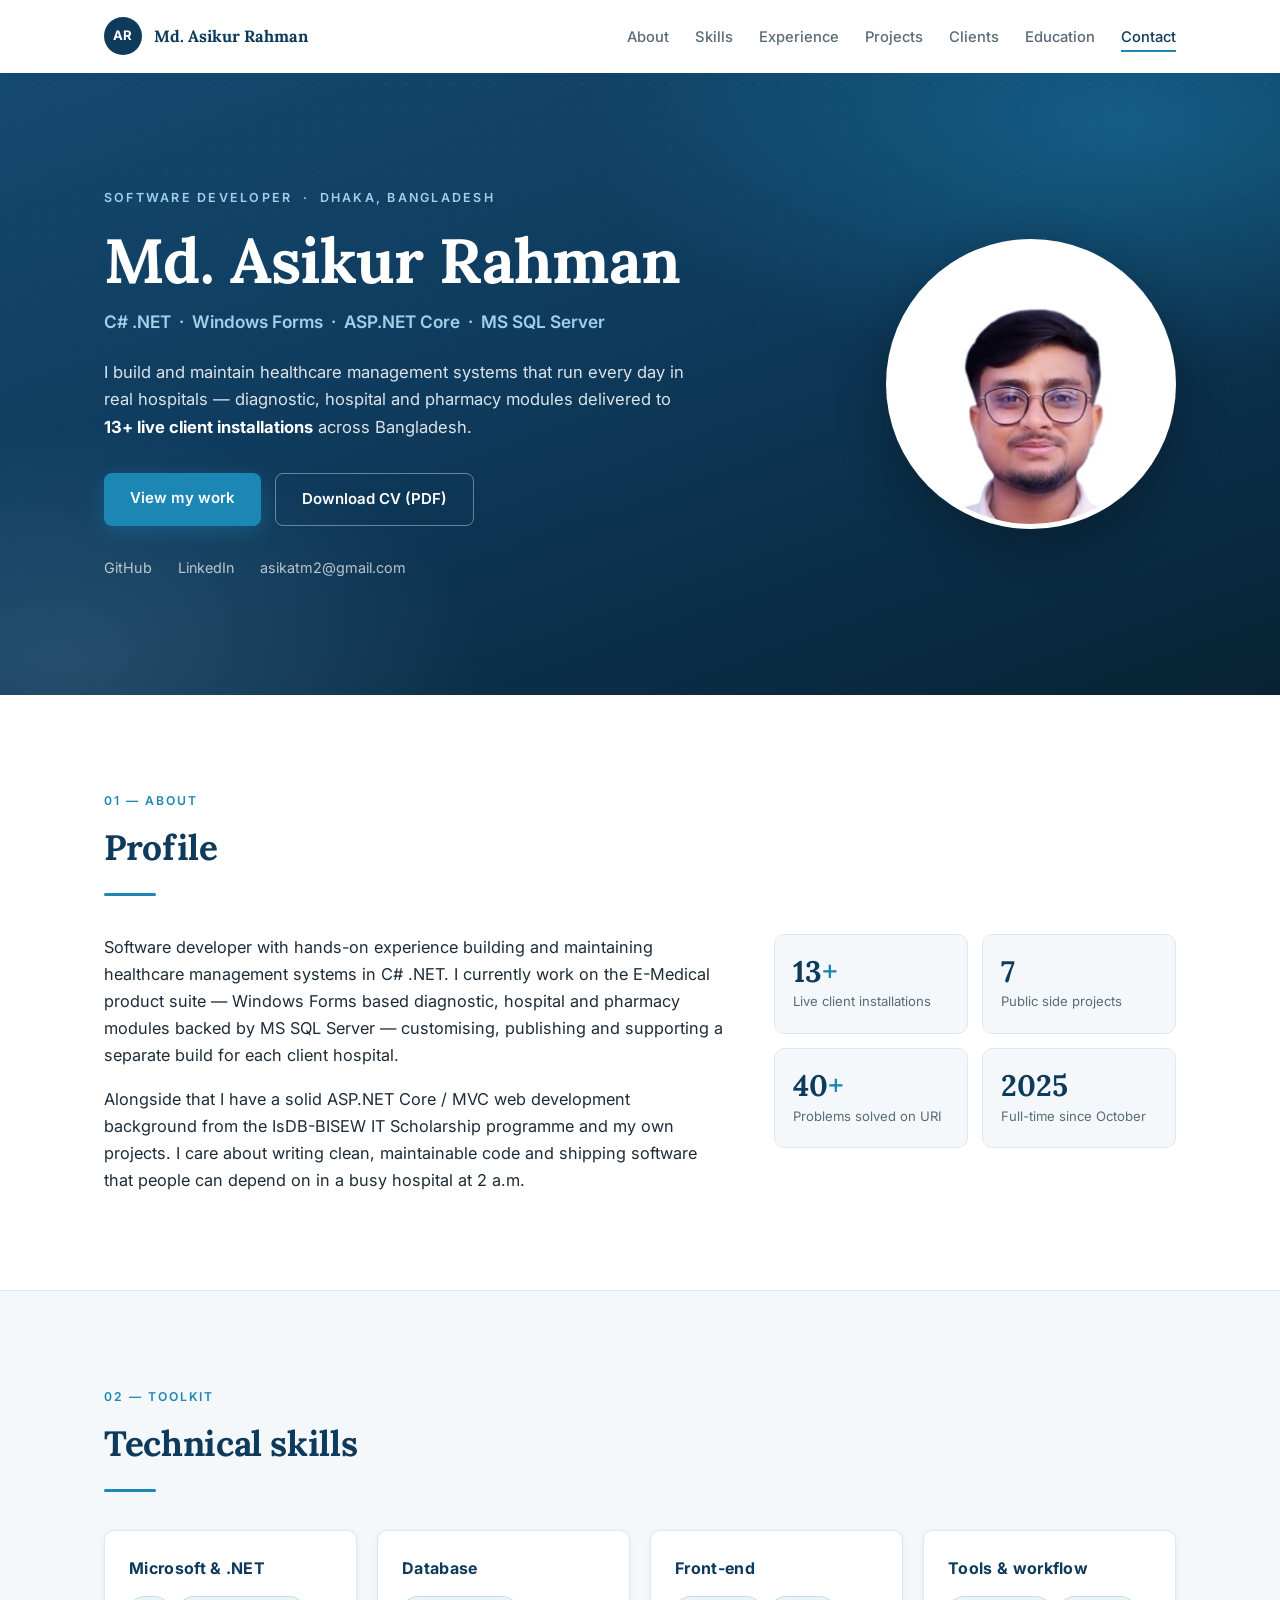
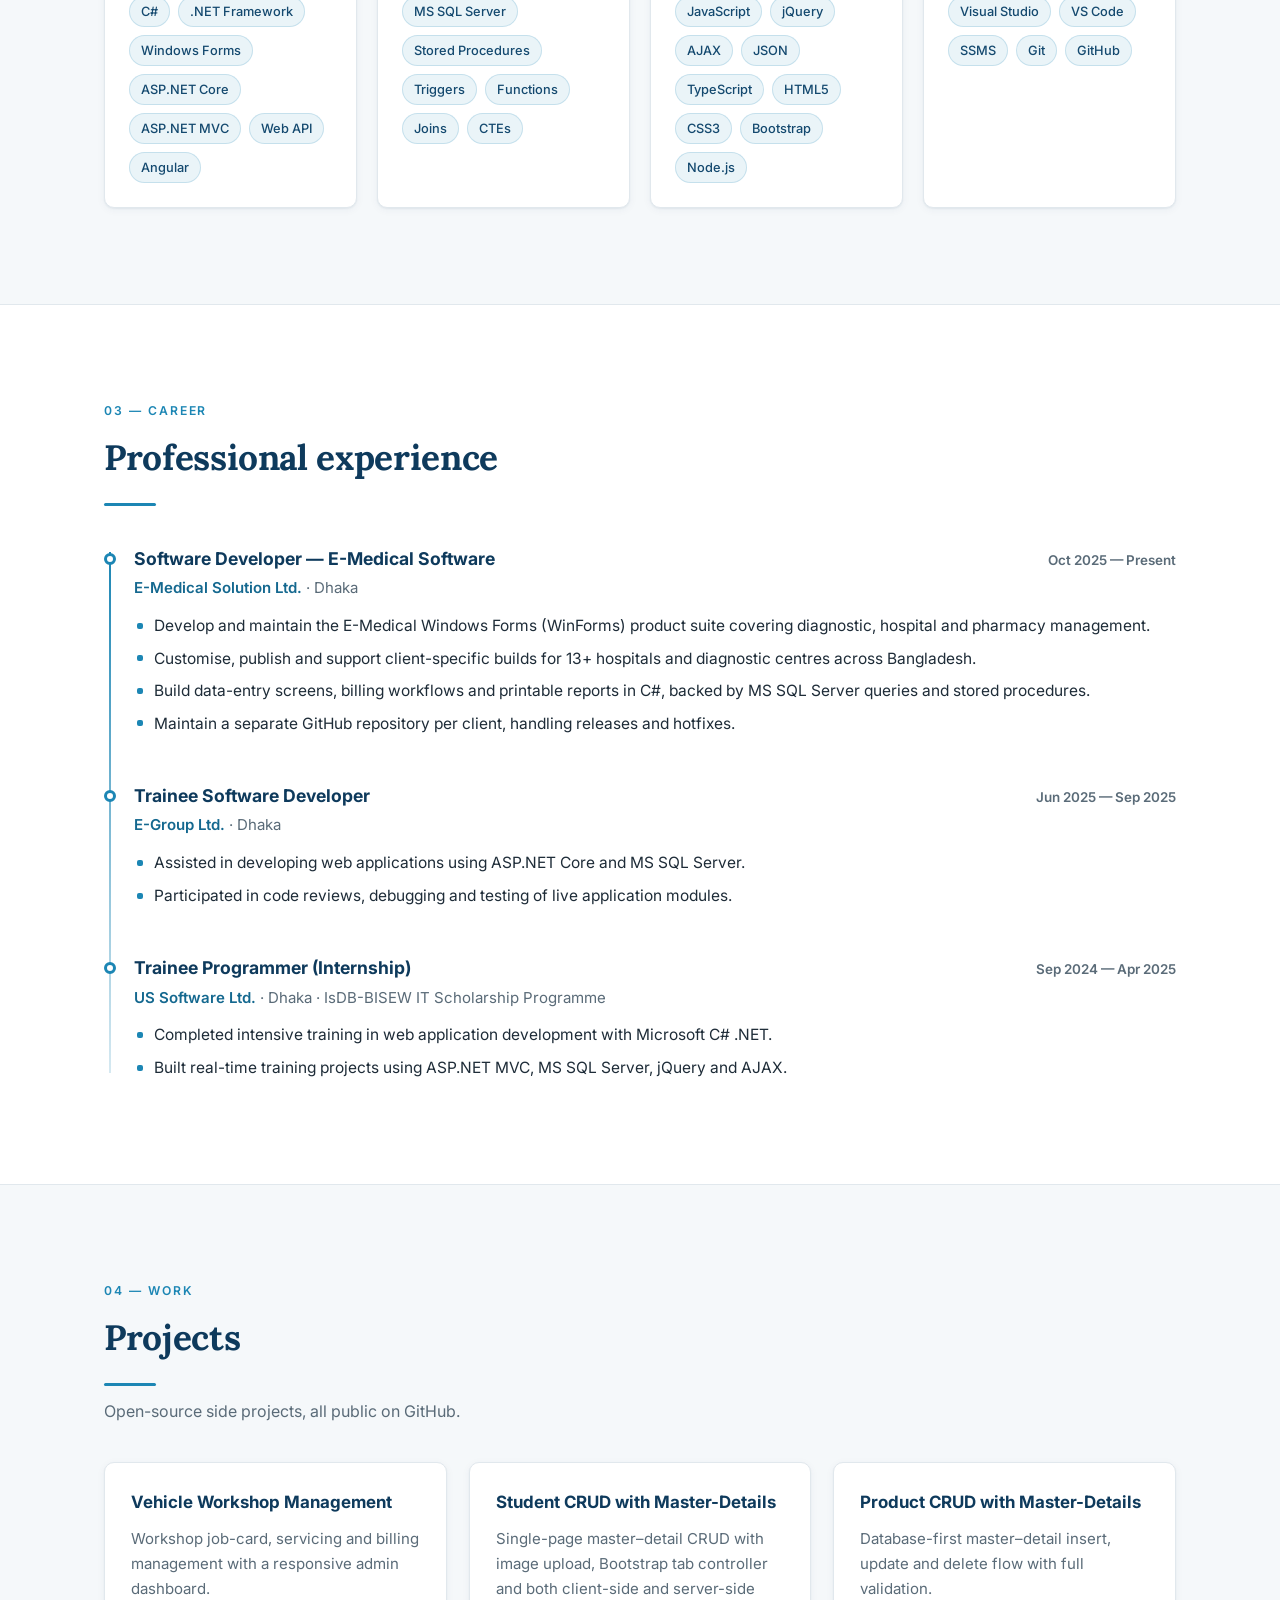
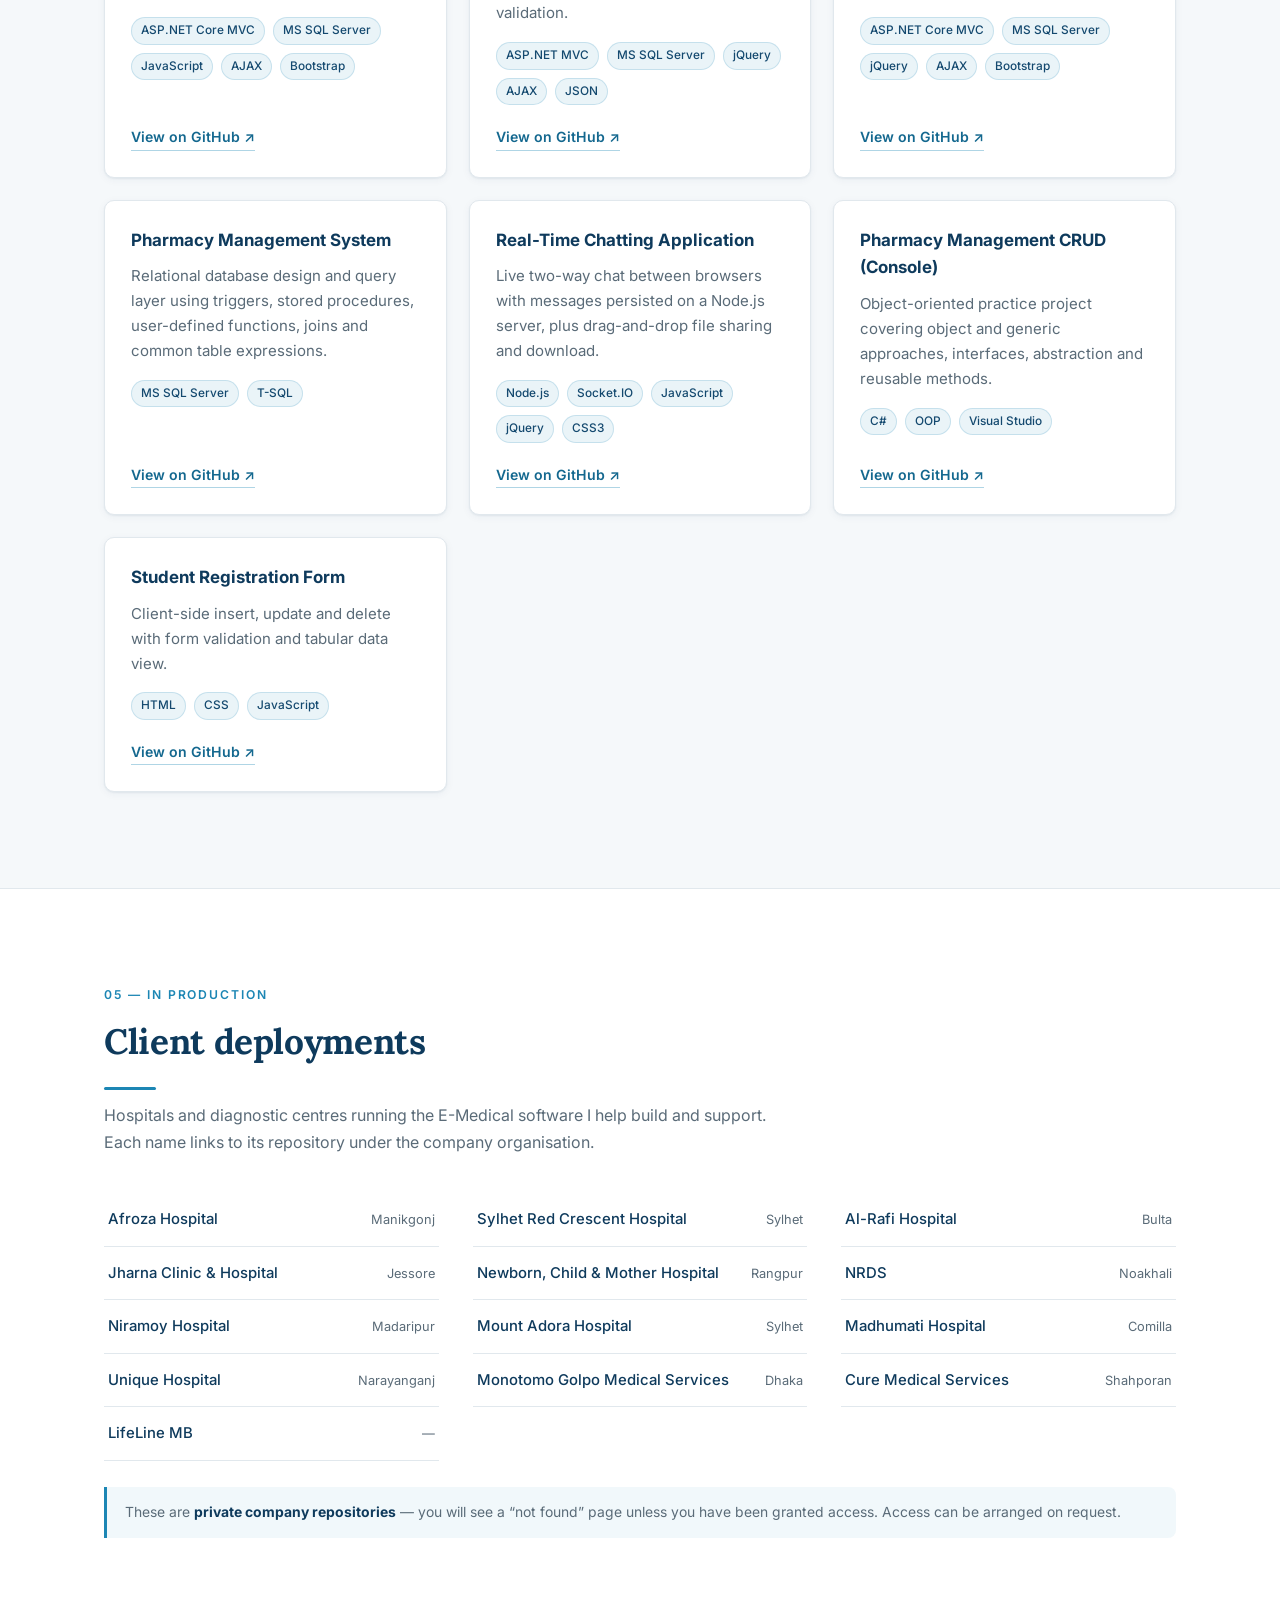
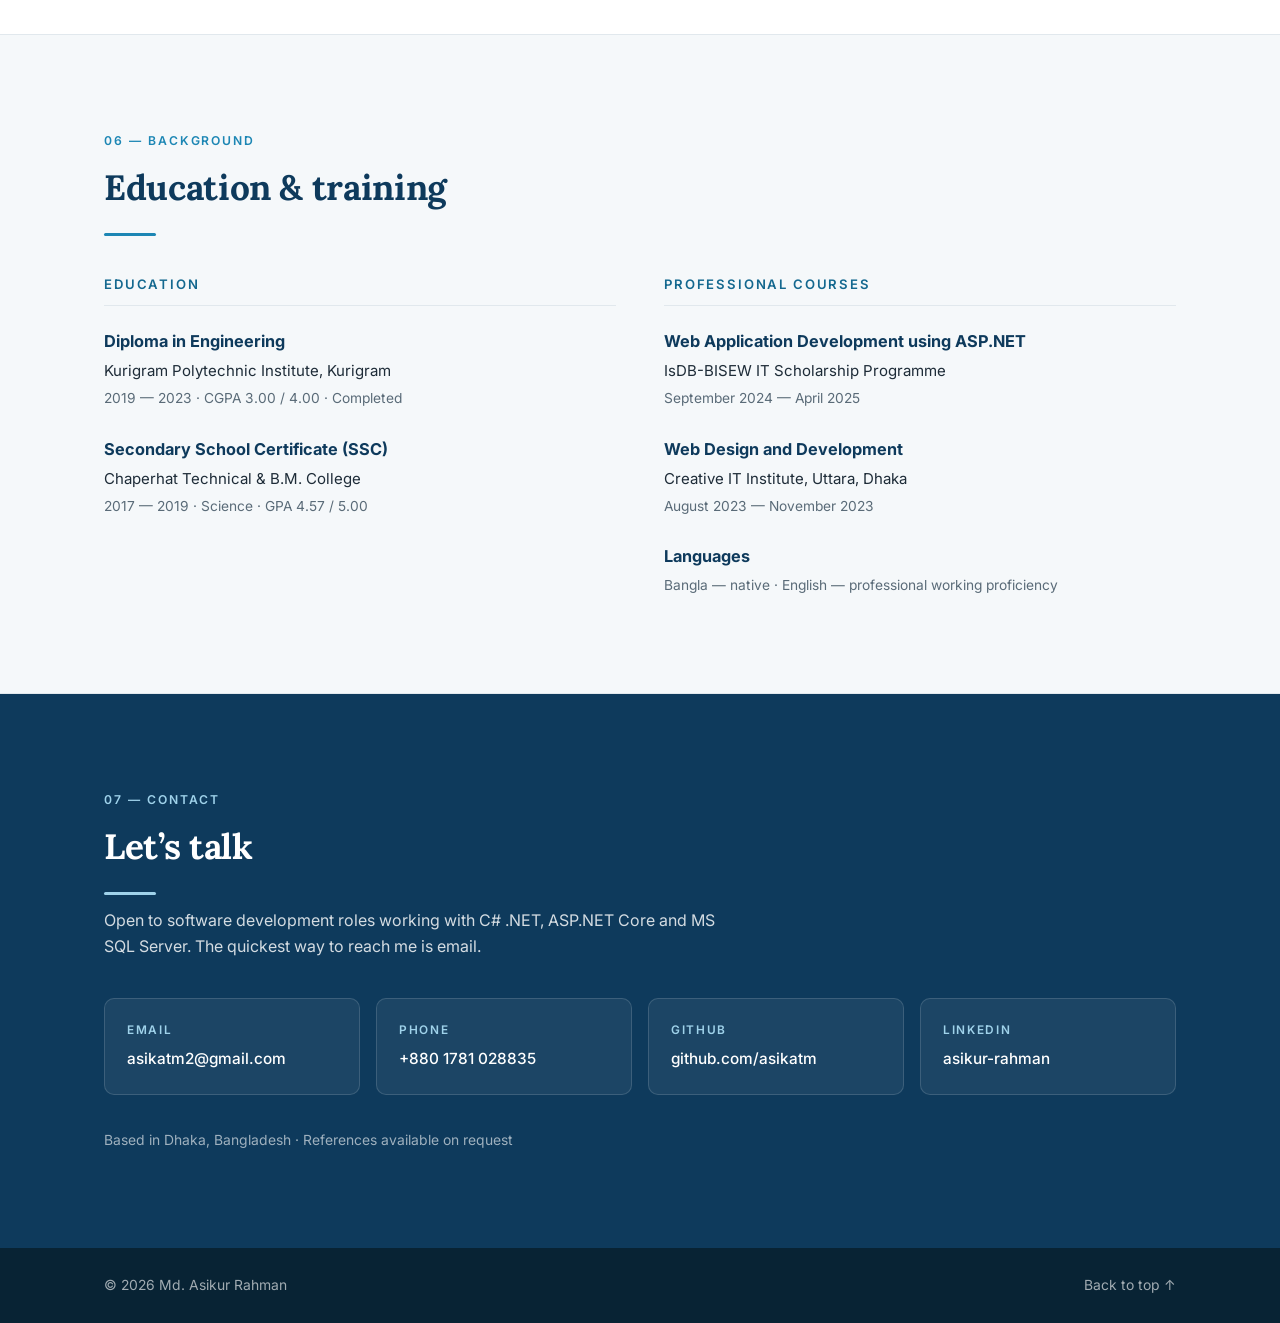
==== commit 894b5810: "Revert "Redesign the portfolio" This reverts commit c3369a3af7a5f1973f0f3f7c360a884b0d0f10c3." ====
--- a/index.html
+++ b/index.html
@@ -1,195 +1,157 @@
 <!DOCTYPE html>
-<html lang="en" data-theme="light">
+<html lang="en">
 <head>
 <meta charset="utf-8">
 <meta name="viewport" content="width=device-width, initial-scale=1">
-<title>Md. Asikur Rahman — Software Developer</title>
+<title>Md. Asikur Rahman — Software Developer | C# .NET &amp; ASP.NET Core</title>
 <meta name="description" content="Software developer specialising in C# .NET, Windows Forms and ASP.NET Core. Building and maintaining hospital, diagnostic and pharmacy management systems for 13+ live client installations in Bangladesh.">
 <meta name="author" content="Md. Asikur Rahman">
-<meta name="theme-color" content="#0B2942">
 
 <meta property="og:type" content="website">
 <meta property="og:title" content="Md. Asikur Rahman — Software Developer">
-<meta property="og:description" content="C# .NET · Windows Forms · ASP.NET Core · MS SQL Server. Healthcare systems running in 13+ hospitals across Bangladesh.">
+<meta property="og:description" content="C# .NET · Windows Forms · ASP.NET Core · MS SQL Server. Healthcare management systems delivered across Bangladesh.">
 <meta property="og:image" content="assets/img/asikur.jpg">
 
 <link rel="icon" href="assets/img/asikur.jpg">
 <link rel="preconnect" href="https://fonts.googleapis.com">
 <link rel="preconnect" href="https://fonts.gstatic.com" crossorigin>
-<link href="https://fonts.googleapis.com/css2?family=Inter:wght@400;500;600;700;800&family=JetBrains+Mono:wght@400;500&display=swap" rel="stylesheet">
+<link href="https://fonts.googleapis.com/css2?family=Inter:wght@400;500;600;700&family=Lora:wght@600;700&display=swap" rel="stylesheet">
 <link rel="stylesheet" href="assets/css/style.css">
-
-<script>
-  // Apply the saved theme before first paint so the page never flashes.
-  try {
-    var t = localStorage.getItem('theme');
-    if (!t) t = matchMedia('(prefers-color-scheme: dark)').matches ? 'dark' : 'light';
-    document.documentElement.setAttribute('data-theme', t);
-  } catch (e) {}
-</script>
 </head>
 <body>
 
 <a class="skip-link" href="#main">Skip to content</a>
-<div class="progress" id="progress" aria-hidden="true"></div>
-
-<!-- ============================ HEADER ============================ -->
-<header class="header" id="header">
-  <div class="shell header-in">
-    <a class="brand" href="#top" aria-label="Home">
-      <span class="brand-dot" aria-hidden="true"></span>
-      <span class="brand-name">Asikur<span>.</span></span>
+
+<!-- ======================= HEADER ======================= -->
+<header class="site-header" id="header">
+  <div class="wrap header-inner">
+    <a class="brand" href="#top">
+      <span class="brand-mark">AR</span>
+      <span class="brand-text">Md. Asikur Rahman</span>
     </a>
 
-    <nav class="nav" id="nav" aria-label="Main">
+    <button class="nav-toggle" id="navToggle" aria-expanded="false" aria-controls="navMenu" aria-label="Open menu">
+      <span></span><span></span><span></span>
+    </button>
+
+    <nav class="nav" id="navMenu" aria-label="Main">
       <ul>
-        <li><a href="#about"><span class="n">01</span>About</a></li>
-        <li><a href="#skills"><span class="n">02</span>Skills</a></li>
-        <li><a href="#work"><span class="n">03</span>Experience</a></li>
-        <li><a href="#projects"><span class="n">04</span>Projects</a></li>
-        <li><a href="#clients"><span class="n">05</span>Clients</a></li>
-        <li><a href="#contact"><span class="n">06</span>Contact</a></li>
+        <li><a href="#about">About</a></li>
+        <li><a href="#skills">Skills</a></li>
+        <li><a href="#experience">Experience</a></li>
+        <li><a href="#projects">Projects</a></li>
+        <li><a href="#clients">Clients</a></li>
+        <li><a href="#education">Education</a></li>
+        <li><a href="#contact">Contact</a></li>
       </ul>
     </nav>
-
-    <div class="header-actions">
-      <button class="icon-btn" id="themeBtn" type="button" aria-label="Switch colour theme">
-        <svg class="i-sun" viewBox="0 0 24 24" aria-hidden="true"><circle cx="12" cy="12" r="4.2"/><path d="M12 2.6v2.6M12 18.8v2.6M2.6 12h2.6M18.8 12h2.6M5.3 5.3l1.9 1.9M16.8 16.8l1.9 1.9M18.7 5.3l-1.9 1.9M7.2 16.8l-1.9 1.9"/></svg>
-        <svg class="i-moon" viewBox="0 0 24 24" aria-hidden="true"><path d="M20.5 14.5A8.5 8.5 0 0 1 9.5 3.5a8.5 8.5 0 1 0 11 11Z"/></svg>
-      </button>
-      <button class="burger" id="burger" type="button" aria-expanded="false" aria-controls="nav" aria-label="Open menu">
-        <span></span><span></span>
-      </button>
-    </div>
   </div>
 </header>
 
 <main id="main">
 
-<!-- ============================ HERO ============================ -->
+<!-- ======================= HERO ======================= -->
 <section class="hero" id="top">
-  <div class="hero-glow" aria-hidden="true"></div>
-  <div class="shell hero-in">
-
-    <div class="hero-copy">
-      <p class="status"><span class="pulse" aria-hidden="true"></span>Open to new opportunities</p>
-
-      <h1 class="display">
-        Md.&nbsp;Asikur<br><span class="grad">Rahman</span>
-      </h1>
-
-      <p class="hero-role">
-        <span>Software Developer</span>
-        <em>//</em>
-        <span>C#&nbsp;.NET · ASP.NET&nbsp;Core · MS&nbsp;SQL&nbsp;Server</span>
+  <div class="hero-bg" aria-hidden="true"></div>
+  <div class="wrap hero-inner">
+
+    <div class="hero-text">
+      <p class="eyebrow">Software Developer &nbsp;·&nbsp; Dhaka, Bangladesh</p>
+      <h1>Md. Asikur&nbsp;Rahman</h1>
+      <p class="hero-role">C#&nbsp;.NET &nbsp;·&nbsp; Windows Forms &nbsp;·&nbsp; ASP.NET&nbsp;Core &nbsp;·&nbsp; MS SQL&nbsp;Server</p>
+      <p class="hero-lede">
+        I build and maintain healthcare management systems that run every day in real
+        hospitals — diagnostic, hospital and pharmacy modules delivered to
+        <strong>13+ live client installations</strong> across Bangladesh.
       </p>
 
-      <p class="hero-lede">
-        I build the software that hospitals actually run on. Diagnostic, hospital and
-        pharmacy modules in C#&nbsp;.NET — shipped, deployed and supported across
-        <strong>13+ live installations</strong> in Bangladesh.
-      </p>
-
-      <div class="hero-cta">
-        <a class="btn btn-solid" href="#projects">
-          See the work
-          <svg viewBox="0 0 24 24" aria-hidden="true"><path d="M5 12h13M12 5l7 7-7 7"/></svg>
-        </a>
-        <a class="btn btn-line" href="assets/files/Md_Asikur_Rahman_CV.pdf" target="_blank" rel="noopener">
-          Download CV
+      <div class="hero-actions">
+        <a class="btn btn-primary" href="#projects">View my work</a>
+        <a class="btn btn-ghost" href="assets/files/Md_Asikur_Rahman_CV.pdf" target="_blank" rel="noopener">
+          Download CV (PDF)
         </a>
       </div>
 
-      <ul class="hero-meta">
+      <ul class="hero-links">
         <li><a href="https://github.com/asikatm" target="_blank" rel="noopener">GitHub</a></li>
         <li><a href="https://www.linkedin.com/in/asikur-rahman-895bba298/" target="_blank" rel="noopener">LinkedIn</a></li>
-        <li><a href="mailto:asikatm2@gmail.com">Email</a></li>
-        <li><span>Dhaka, BD</span></li>
+        <li><a href="mailto:asikatm2@gmail.com">asikatm2@gmail.com</a></li>
       </ul>
     </div>
 
-    <div class="hero-visual">
-      <div class="avatar">
-        <img src="assets/img/asikur.jpg" alt="Md. Asikur Rahman" width="340" height="340">
-      </div>
-      <dl class="figures">
-        <div><dt>13+</dt><dd>Hospitals live</dd></div>
-        <div><dt>7</dt><dd>Public repos</dd></div>
-        <div><dt>40+</dt><dd>URI solved</dd></div>
-      </dl>
-    </div>
-
-  </div>
-</section>
-
-<!-- ============================ ABOUT ============================ -->
-<section class="band" id="about">
-  <div class="shell">
-    <header class="band-head">
-      <p class="tag"><span class="n">01</span>About</p>
-      <h2>Building for people who can’t afford downtime</h2>
-    </header>
-
-    <div class="about">
-      <div class="prose reveal">
+    <div class="hero-photo">
+      <img src="assets/img/asikur.jpg" alt="Portrait of Md. Asikur Rahman" width="320" height="320">
+    </div>
+
+  </div>
+</section>
+
+<!-- ======================= ABOUT ======================= -->
+<section class="section" id="about">
+  <div class="wrap">
+    <p class="section-kicker">01 — About</p>
+    <h2 class="section-title">Profile</h2>
+
+    <div class="about-grid">
+      <div class="about-copy reveal">
         <p>
-          I’m a software developer at <strong>E-Medical Solution Ltd.</strong>, working on a
-          Windows&nbsp;Forms product suite that runs the day-to-day of diagnostic centres and
-          hospitals — patient entry, billing, reporting, pharmacy. Each client gets their own
-          build and their own repository, and I customise, publish and support them.
+          Software developer with hands-on experience building and maintaining healthcare
+          management systems in C#&nbsp;.NET. I currently work on the E-Medical product suite —
+          Windows Forms based diagnostic, hospital and pharmacy modules backed by MS SQL Server —
+          customising, publishing and supporting a separate build for each client hospital.
         </p>
         <p>
-          Before that I came up through the IsDB-BISEW IT Scholarship programme, which is where
-          my ASP.NET&nbsp;Core and MVC background comes from. I care about code that stays
-          readable six months later, and about software that doesn’t break at 2&nbsp;a.m. when
-          someone is admitting a patient.
+          Alongside that I have a solid ASP.NET&nbsp;Core&nbsp;/&nbsp;MVC web development
+          background from the IsDB-BISEW IT Scholarship programme and my own projects. I care
+          about writing clean, maintainable code and shipping software that people can depend on
+          in a busy hospital at 2&nbsp;a.m.
         </p>
       </div>
 
-      <ul class="facts reveal">
-        <li><span class="k">Now</span><span class="v">Software Developer, E-Medical Solution Ltd.</span></li>
-        <li><span class="k">Focus</span><span class="v">C# .NET · WinForms · MS SQL Server</span></li>
-        <li><span class="k">Also</span><span class="v">ASP.NET Core / MVC · JavaScript</span></li>
-        <li><span class="k">Based</span><span class="v">Dhaka, Bangladesh</span></li>
-        <li><span class="k">Languages</span><span class="v">Bangla (native) · English (professional)</span></li>
+      <ul class="stats reveal">
+        <li><span class="stat-num">13<span class="plus">+</span></span><span class="stat-label">Live client installations</span></li>
+        <li><span class="stat-num">7</span><span class="stat-label">Public side projects</span></li>
+        <li><span class="stat-num">40<span class="plus">+</span></span><span class="stat-label">Problems solved on URI</span></li>
+        <li><span class="stat-num">2025</span><span class="stat-label">Full-time since October</span></li>
       </ul>
     </div>
   </div>
 </section>
 
-<!-- ============================ SKILLS ============================ -->
-<section class="band band-soft" id="skills">
-  <div class="shell">
-    <header class="band-head">
-      <p class="tag"><span class="n">02</span>Skills</p>
-      <h2>The toolkit</h2>
-    </header>
-
-    <div class="grid-4">
-      <article class="panel reveal">
+<!-- ======================= SKILLS ======================= -->
+<section class="section section-alt" id="skills">
+  <div class="wrap">
+    <p class="section-kicker">02 — Toolkit</p>
+    <h2 class="section-title">Technical skills</h2>
+
+    <div class="cards">
+      <article class="card reveal">
         <h3>Microsoft &amp; .NET</h3>
-        <ul class="chips">
+        <ul class="tags">
           <li>C#</li><li>.NET Framework</li><li>Windows Forms</li><li>ASP.NET Core</li>
           <li>ASP.NET MVC</li><li>Web API</li><li>Angular</li>
         </ul>
       </article>
-      <article class="panel reveal">
+
+      <article class="card reveal">
         <h3>Database</h3>
-        <ul class="chips">
+        <ul class="tags">
           <li>MS SQL Server</li><li>Stored Procedures</li><li>Triggers</li>
           <li>Functions</li><li>Joins</li><li>CTEs</li>
         </ul>
       </article>
-      <article class="panel reveal">
+
+      <article class="card reveal">
         <h3>Front-end</h3>
-        <ul class="chips">
+        <ul class="tags">
           <li>JavaScript</li><li>jQuery</li><li>AJAX</li><li>JSON</li><li>TypeScript</li>
           <li>HTML5</li><li>CSS3</li><li>Bootstrap</li><li>Node.js</li>
         </ul>
       </article>
-      <article class="panel reveal">
-        <h3>Workflow</h3>
-        <ul class="chips">
+
+      <article class="card reveal">
+        <h3>Tools &amp; workflow</h3>
+        <ul class="tags">
           <li>Visual Studio</li><li>VS Code</li><li>SSMS</li><li>Git</li><li>GitHub</li>
         </ul>
       </article>
@@ -197,217 +159,249 @@
   </div>
 </section>
 
-<!-- ============================ EXPERIENCE ============================ -->
-<section class="band" id="work">
-  <div class="shell">
-    <header class="band-head">
-      <p class="tag"><span class="n">03</span>Experience</p>
-      <h2>Where I’ve worked</h2>
-    </header>
-
-    <ol class="track">
+<!-- ======================= EXPERIENCE ======================= -->
+<section class="section" id="experience">
+  <div class="wrap">
+    <p class="section-kicker">03 — Career</p>
+    <h2 class="section-title">Professional experience</h2>
+
+    <ol class="timeline">
       <li class="reveal">
-        <p class="when">Oct 2025 — Present</p>
-        <div class="what">
-          <h3>Software Developer <span class="at">E-Medical Solution Ltd.</span></h3>
-          <p class="where">E-Medical Software · Dhaka</p>
-          <ul class="dots">
-            <li>Develop and maintain the E-Medical Windows Forms product suite covering diagnostic, hospital and pharmacy management.</li>
-            <li>Customise, publish and support client-specific builds for 13+ hospitals and diagnostic centres across Bangladesh.</li>
-            <li>Build data-entry screens, billing workflows and printable reports in C#, backed by MS SQL Server queries and stored procedures.</li>
-            <li>Maintain a separate GitHub repository per client, handling releases and hotfixes.</li>
-          </ul>
-        </div>
+        <div class="tl-head">
+          <h3>Software Developer — E-Medical Software</h3>
+          <span class="tl-date">Oct 2025 — Present</span>
+        </div>
+        <p class="tl-org">E-Medical Solution Ltd. <span>· Dhaka</span></p>
+        <ul class="bullets">
+          <li>Develop and maintain the E-Medical Windows Forms (WinForms) product suite covering diagnostic, hospital and pharmacy management.</li>
+          <li>Customise, publish and support client-specific builds for 13+ hospitals and diagnostic centres across Bangladesh.</li>
+          <li>Build data-entry screens, billing workflows and printable reports in C#, backed by MS SQL Server queries and stored procedures.</li>
+          <li>Maintain a separate GitHub repository per client, handling releases and hotfixes.</li>
+        </ul>
       </li>
 
       <li class="reveal">
-        <p class="when">Jun 2025 — Sep 2025</p>
-        <div class="what">
-          <h3>Trainee Software Developer <span class="at">E-Group Ltd.</span></h3>
-          <p class="where">Dhaka</p>
-          <ul class="dots">
-            <li>Assisted in developing web applications using ASP.NET Core and MS SQL Server.</li>
-            <li>Participated in code reviews, debugging and testing of live application modules.</li>
-          </ul>
-        </div>
+        <div class="tl-head">
+          <h3>Trainee Software Developer</h3>
+          <span class="tl-date">Jun 2025 — Sep 2025</span>
+        </div>
+        <p class="tl-org">E-Group Ltd. <span>· Dhaka</span></p>
+        <ul class="bullets">
+          <li>Assisted in developing web applications using ASP.NET Core and MS SQL Server.</li>
+          <li>Participated in code reviews, debugging and testing of live application modules.</li>
+        </ul>
       </li>
 
       <li class="reveal">
-        <p class="when">Sep 2024 — Apr 2025</p>
-        <div class="what">
-          <h3>Trainee Programmer <span class="at">US Software Ltd.</span></h3>
-          <p class="where">Internship · IsDB-BISEW IT Scholarship Programme · Dhaka</p>
-          <ul class="dots">
-            <li>Completed intensive training in web application development with Microsoft C#&nbsp;.NET.</li>
-            <li>Built real-time training projects using ASP.NET MVC, MS SQL Server, jQuery and AJAX.</li>
-          </ul>
-        </div>
+        <div class="tl-head">
+          <h3>Trainee Programmer (Internship)</h3>
+          <span class="tl-date">Sep 2024 — Apr 2025</span>
+        </div>
+        <p class="tl-org">US Software Ltd. <span>· Dhaka · IsDB-BISEW IT Scholarship Programme</span></p>
+        <ul class="bullets">
+          <li>Completed intensive training in web application development with Microsoft C#&nbsp;.NET.</li>
+          <li>Built real-time training projects using ASP.NET MVC, MS SQL Server, jQuery and AJAX.</li>
+        </ul>
       </li>
     </ol>
-
-    <div class="edu reveal">
-      <h3 class="edu-head">Education &amp; training</h3>
-      <div class="grid-2">
-        <div class="edu-item">
-          <p class="when">2019 — 2023</p>
-          <h4>Diploma in Engineering</h4>
-          <p class="where">Kurigram Polytechnic Institute · CGPA 3.00 / 4.00</p>
-        </div>
-        <div class="edu-item">
-          <p class="when">2017 — 2019</p>
-          <h4>Secondary School Certificate</h4>
-          <p class="where">Chaperhat Technical &amp; B.M. College · Science · GPA 4.57 / 5.00</p>
-        </div>
-        <div class="edu-item">
-          <p class="when">Sep 2024 — Apr 2025</p>
-          <h4>Web Application Development using ASP.NET</h4>
-          <p class="where">IsDB-BISEW IT Scholarship Programme</p>
-        </div>
-        <div class="edu-item">
-          <p class="when">Aug 2023 — Nov 2023</p>
-          <h4>Web Design and Development</h4>
-          <p class="where">Creative IT Institute, Uttara, Dhaka</p>
-        </div>
-      </div>
-    </div>
-  </div>
-</section>
-
-<!-- ============================ PROJECTS ============================ -->
-<section class="band band-soft" id="projects">
-  <div class="shell">
-    <header class="band-head">
-      <p class="tag"><span class="n">04</span>Projects</p>
-      <h2>Things I’ve built</h2>
-      <p class="band-sub">Side projects, all public on GitHub.</p>
-    </header>
-
-    <div class="grid-3">
-
-      <a class="work reveal" href="https://github.com/asikatm/Vehicle-Workshop" target="_blank" rel="noopener">
-        <span class="work-no">01</span>
+  </div>
+</section>
+
+<!-- ======================= PROJECTS ======================= -->
+<section class="section section-alt" id="projects">
+  <div class="wrap">
+    <p class="section-kicker">04 — Work</p>
+    <h2 class="section-title">Projects</h2>
+    <p class="section-intro">Open-source side projects, all public on GitHub.</p>
+
+    <div class="projects">
+
+      <article class="project reveal">
         <h3>Vehicle Workshop Management</h3>
         <p>Workshop job-card, servicing and billing management with a responsive admin dashboard.</p>
-        <ul class="chips chips-mono"><li>ASP.NET Core MVC</li><li>SQL Server</li><li>AJAX</li><li>Bootstrap</li></ul>
-        <span class="work-go">View repository <svg viewBox="0 0 24 24" aria-hidden="true"><path d="M7 17 17 7M9 7h8v8"/></svg></span>
+        <ul class="tags tags-sm">
+          <li>ASP.NET Core MVC</li><li>MS SQL Server</li><li>JavaScript</li><li>AJAX</li><li>Bootstrap</li>
+        </ul>
+        <a class="link-out" href="https://github.com/asikatm/Vehicle-Workshop" target="_blank" rel="noopener">View on GitHub</a>
+      </article>
+
+      <article class="project reveal">
+        <h3>Student CRUD with Master-Details</h3>
+        <p>Single-page master–detail CRUD with image upload, Bootstrap tab controller and both client-side and server-side validation.</p>
+        <ul class="tags tags-sm">
+          <li>ASP.NET MVC</li><li>MS SQL Server</li><li>jQuery</li><li>AJAX</li><li>JSON</li>
+        </ul>
+        <a class="link-out" href="https://github.com/asikatm/Student-Management-With-MVC-Crud-Operation-Single-Page" target="_blank" rel="noopener">View on GitHub</a>
+      </article>
+
+      <article class="project reveal">
+        <h3>Product CRUD with Master-Details</h3>
+        <p>Database-first master–detail insert, update and delete flow with full validation.</p>
+        <ul class="tags tags-sm">
+          <li>ASP.NET Core MVC</li><li>MS SQL Server</li><li>jQuery</li><li>AJAX</li><li>Bootstrap</li>
+        </ul>
+        <a class="link-out" href="https://github.com/asikatm/DB-First-Master-Details-With-MVC" target="_blank" rel="noopener">View on GitHub</a>
+      </article>
+
+      <article class="project reveal">
+        <h3>Pharmacy Management System</h3>
+        <p>Relational database design and query layer using triggers, stored procedures, user-defined functions, joins and common table expressions.</p>
+        <ul class="tags tags-sm">
+          <li>MS SQL Server</li><li>T-SQL</li>
+        </ul>
+        <a class="link-out" href="https://github.com/asikatm/Pharmacy-Management-system-MS-SQL-" target="_blank" rel="noopener">View on GitHub</a>
+      </article>
+
+      <article class="project reveal">
+        <h3>Real-Time Chatting Application</h3>
+        <p>Live two-way chat between browsers with messages persisted on a Node.js server, plus drag-and-drop file sharing and download.</p>
+        <ul class="tags tags-sm">
+          <li>Node.js</li><li>Socket.IO</li><li>JavaScript</li><li>jQuery</li><li>CSS3</li>
+        </ul>
+        <a class="link-out" href="https://github.com/asikatm/Chatting-Application-Web-Based-Application-" target="_blank" rel="noopener">View on GitHub</a>
+      </article>
+
+      <article class="project reveal">
+        <h3>Pharmacy Management CRUD (Console)</h3>
+        <p>Object-oriented practice project covering object and generic approaches, interfaces, abstraction and reusable methods.</p>
+        <ul class="tags tags-sm">
+          <li>C#</li><li>OOP</li><li>Visual Studio</li>
+        </ul>
+        <a class="link-out" href="https://github.com/asikatm/Pharmacy-Management-With-C-" target="_blank" rel="noopener">View on GitHub</a>
+      </article>
+
+      <article class="project reveal">
+        <h3>Student Registration Form</h3>
+        <p>Client-side insert, update and delete with form validation and tabular data view.</p>
+        <ul class="tags tags-sm">
+          <li>HTML</li><li>CSS</li><li>JavaScript</li>
+        </ul>
+        <a class="link-out" href="https://github.com/asikatm/Student-Registration-Validation-Html-CSS-JavaScrip" target="_blank" rel="noopener">View on GitHub</a>
+      </article>
+
+    </div>
+  </div>
+</section>
+
+<!-- ======================= CLIENTS ======================= -->
+<section class="section" id="clients">
+  <div class="wrap">
+    <p class="section-kicker">05 — In production</p>
+    <h2 class="section-title">Client deployments</h2>
+    <p class="section-intro">
+      Hospitals and diagnostic centres running the E-Medical software I help build and support.
+      Each name links to its repository under the company organisation.
+    </p>
+
+    <ul class="clients reveal">
+      <li><a href="https://github.com/E-Medical-Solution-Ltd/AfrozaHospital_Manikgonj" target="_blank" rel="noopener">Afroza Hospital</a><span>Manikgonj</span></li>
+      <li><a href="https://github.com/E-Medical-Solution-Ltd/SylhetRedCrescentHospital" target="_blank" rel="noopener">Sylhet Red Crescent Hospital</a><span>Sylhet</span></li>
+      <li><a href="https://github.com/E-Medical-Solution-Ltd/AlRafiHospitalBulta" target="_blank" rel="noopener">Al-Rafi Hospital</a><span>Bulta</span></li>
+      <li><a href="https://github.com/E-Medical-Solution-Ltd/JharnaClinicHospital_Jessore" target="_blank" rel="noopener">Jharna Clinic &amp; Hospital</a><span>Jessore</span></li>
+      <li><a href="https://github.com/E-Medical-Solution-Ltd/RangpurNewbornChildMother_NEW_Rangpur" target="_blank" rel="noopener">Newborn, Child &amp; Mother Hospital</a><span>Rangpur</span></li>
+      <li><a href="https://github.com/E-Medical-Solution-Ltd/NRDS_NoaKhali" target="_blank" rel="noopener">NRDS</a><span>Noakhali</span></li>
+      <li><a href="https://github.com/E-Medical-Solution-Ltd/NiramoyHospital_Madaripur" target="_blank" rel="noopener">Niramoy Hospital</a><span>Madaripur</span></li>
+      <li><a href="https://github.com/E-Medical-Solution-Ltd/MoutAdoraSylhet" target="_blank" rel="noopener">Mount Adora Hospital</a><span>Sylhet</span></li>
+      <li><a href="https://github.com/E-Medical-Solution-Ltd/MadhumatiHospitalComilla" target="_blank" rel="noopener">Madhumati Hospital</a><span>Comilla</span></li>
+      <li><a href="https://github.com/E-Medical-Solution-Ltd/UniqueHospital_Madonpur_Narayanganj" target="_blank" rel="noopener">Unique Hospital</a><span>Narayanganj</span></li>
+      <li><a href="https://github.com/E-Medical-Solution-Ltd/MonotomoGolpoMedicalServices_Dhaka" target="_blank" rel="noopener">Monotomo Golpo Medical Services</a><span>Dhaka</span></li>
+      <li><a href="https://github.com/E-Medical-Solution-Ltd/CureMedicalServices_Shahporan" target="_blank" rel="noopener">Cure Medical Services</a><span>Shahporan</span></li>
+      <li><a href="https://github.com/E-Medical-Solution-Ltd/LifeLineMB_New" target="_blank" rel="noopener">LifeLine MB</a><span>&mdash;</span></li>
+    </ul>
+
+    <p class="note">
+      These are <strong>private company repositories</strong> — you will see a “not found” page
+      unless you have been granted access. Access can be arranged on request.
+    </p>
+  </div>
+</section>
+
+<!-- ======================= EDUCATION ======================= -->
+<section class="section section-alt" id="education">
+  <div class="wrap">
+    <p class="section-kicker">06 — Background</p>
+    <h2 class="section-title">Education &amp; training</h2>
+
+    <div class="two-col">
+      <div class="reveal">
+        <h3 class="col-head">Education</h3>
+
+        <div class="entry">
+          <h4>Diploma in Engineering</h4>
+          <p class="entry-org">Kurigram Polytechnic Institute, Kurigram</p>
+          <p class="entry-meta">2019 — 2023 · CGPA 3.00 / 4.00 · Completed</p>
+        </div>
+
+        <div class="entry">
+          <h4>Secondary School Certificate (SSC)</h4>
+          <p class="entry-org">Chaperhat Technical &amp; B.M. College</p>
+          <p class="entry-meta">2017 — 2019 · Science · GPA 4.57 / 5.00</p>
+        </div>
+      </div>
+
+      <div class="reveal">
+        <h3 class="col-head">Professional courses</h3>
+
+        <div class="entry">
+          <h4>Web Application Development using ASP.NET</h4>
+          <p class="entry-org">IsDB-BISEW IT Scholarship Programme</p>
+          <p class="entry-meta">September 2024 — April 2025</p>
+        </div>
+
+        <div class="entry">
+          <h4>Web Design and Development</h4>
+          <p class="entry-org">Creative IT Institute, Uttara, Dhaka</p>
+          <p class="entry-meta">August 2023 — November 2023</p>
+        </div>
+
+        <div class="entry">
+          <h4>Languages</h4>
+          <p class="entry-meta">Bangla — native · English — professional working proficiency</p>
+        </div>
+      </div>
+    </div>
+  </div>
+</section>
+
+<!-- ======================= CONTACT ======================= -->
+<section class="section contact" id="contact">
+  <div class="wrap">
+    <p class="section-kicker section-kicker-light">07 — Contact</p>
+    <h2 class="section-title section-title-light">Let’s talk</h2>
+    <p class="contact-lede">
+      Open to software development roles working with C#&nbsp;.NET, ASP.NET&nbsp;Core and MS SQL Server.
+      The quickest way to reach me is email.
+    </p>
+
+    <div class="contact-grid">
+      <a class="contact-card" href="mailto:asikatm2@gmail.com">
+        <span class="cc-label">Email</span>
+        <span class="cc-value">asikatm2@gmail.com</span>
       </a>
-
-      <a class="work reveal" href="https://github.com/asikatm/Student-Management-With-MVC-Crud-Operation-Single-Page" target="_blank" rel="noopener">
-        <span class="work-no">02</span>
-        <h3>Student CRUD — Master/Details</h3>
-        <p>Single-page master–detail CRUD with image upload, Bootstrap tab controller and validation on both sides.</p>
-        <ul class="chips chips-mono"><li>ASP.NET MVC</li><li>SQL Server</li><li>jQuery</li><li>JSON</li></ul>
-        <span class="work-go">View repository <svg viewBox="0 0 24 24" aria-hidden="true"><path d="M7 17 17 7M9 7h8v8"/></svg></span>
+      <a class="contact-card" href="tel:+8801781028835">
+        <span class="cc-label">Phone</span>
+        <span class="cc-value">+880 1781 028835</span>
       </a>
-
-      <a class="work reveal" href="https://github.com/asikatm/DB-First-Master-Details-With-MVC" target="_blank" rel="noopener">
-        <span class="work-no">03</span>
-        <h3>Product CRUD — Master/Details</h3>
-        <p>Database-first master–detail insert, update and delete flow with full validation.</p>
-        <ul class="chips chips-mono"><li>ASP.NET Core MVC</li><li>SQL Server</li><li>AJAX</li></ul>
-        <span class="work-go">View repository <svg viewBox="0 0 24 24" aria-hidden="true"><path d="M7 17 17 7M9 7h8v8"/></svg></span>
+      <a class="contact-card" href="https://github.com/asikatm" target="_blank" rel="noopener">
+        <span class="cc-label">GitHub</span>
+        <span class="cc-value">github.com/asikatm</span>
       </a>
-
-      <a class="work reveal" href="https://github.com/asikatm/Pharmacy-Management-system-MS-SQL-" target="_blank" rel="noopener">
-        <span class="work-no">04</span>
-        <h3>Pharmacy Management System</h3>
-        <p>Relational design and query layer using triggers, stored procedures, user-defined functions and CTEs.</p>
-        <ul class="chips chips-mono"><li>MS SQL Server</li><li>T-SQL</li></ul>
-        <span class="work-go">View repository <svg viewBox="0 0 24 24" aria-hidden="true"><path d="M7 17 17 7M9 7h8v8"/></svg></span>
+      <a class="contact-card" href="https://www.linkedin.com/in/asikur-rahman-895bba298/" target="_blank" rel="noopener">
+        <span class="cc-label">LinkedIn</span>
+        <span class="cc-value">asikur-rahman</span>
       </a>
-
-      <a class="work reveal" href="https://github.com/asikatm/Chatting-Application-Web-Based-Application-" target="_blank" rel="noopener">
-        <span class="work-no">05</span>
-        <h3>Real-Time Chat Application</h3>
-        <p>Live two-way chat with messages persisted on a Node.js server, plus drag-and-drop file sharing.</p>
-        <ul class="chips chips-mono"><li>Node.js</li><li>Socket.IO</li><li>jQuery</li></ul>
-        <span class="work-go">View repository <svg viewBox="0 0 24 24" aria-hidden="true"><path d="M7 17 17 7M9 7h8v8"/></svg></span>
-      </a>
-
-      <a class="work reveal" href="https://github.com/asikatm/Pharmacy-Management-With-C-" target="_blank" rel="noopener">
-        <span class="work-no">06</span>
-        <h3>Pharmacy CRUD — Console</h3>
-        <p>Object-oriented practice project covering generics, interfaces, abstraction and reusable methods.</p>
-        <ul class="chips chips-mono"><li>C#</li><li>OOP</li></ul>
-        <span class="work-go">View repository <svg viewBox="0 0 24 24" aria-hidden="true"><path d="M7 17 17 7M9 7h8v8"/></svg></span>
-      </a>
-
-      <a class="work reveal" href="https://github.com/asikatm/Student-Registration-Validation-Html-CSS-JavaScrip" target="_blank" rel="noopener">
-        <span class="work-no">07</span>
-        <h3>Student Registration Form</h3>
-        <p>Client-side insert, update and delete with form validation and a tabular data view.</p>
-        <ul class="chips chips-mono"><li>HTML</li><li>CSS</li><li>JavaScript</li></ul>
-        <span class="work-go">View repository <svg viewBox="0 0 24 24" aria-hidden="true"><path d="M7 17 17 7M9 7h8v8"/></svg></span>
-      </a>
-
-    </div>
-  </div>
-</section>
-
-<!-- ============================ CLIENTS ============================ -->
-<section class="band" id="clients">
-  <div class="shell">
-    <header class="band-head">
-      <p class="tag"><span class="n">05</span>In production</p>
-      <h2>Running in these hospitals</h2>
-      <p class="band-sub">Every name links to its repository under the company organisation.</p>
-    </header>
-
-    <ul class="clients reveal">
-      <li><a href="https://github.com/E-Medical-Solution-Ltd/AfrozaHospital_Manikgonj" target="_blank" rel="noopener"><span class="c-name">Afroza Hospital</span><span class="c-loc">Manikgonj</span></a></li>
-      <li><a href="https://github.com/E-Medical-Solution-Ltd/SylhetRedCrescentHospital" target="_blank" rel="noopener"><span class="c-name">Sylhet Red Crescent Hospital</span><span class="c-loc">Sylhet</span></a></li>
-      <li><a href="https://github.com/E-Medical-Solution-Ltd/AlRafiHospitalBulta" target="_blank" rel="noopener"><span class="c-name">Al-Rafi Hospital</span><span class="c-loc">Bulta</span></a></li>
-      <li><a href="https://github.com/E-Medical-Solution-Ltd/JharnaClinicHospital_Jessore" target="_blank" rel="noopener"><span class="c-name">Jharna Clinic &amp; Hospital</span><span class="c-loc">Jessore</span></a></li>
-      <li><a href="https://github.com/E-Medical-Solution-Ltd/RangpurNewbornChildMother_NEW_Rangpur" target="_blank" rel="noopener"><span class="c-name">Newborn, Child &amp; Mother Hospital</span><span class="c-loc">Rangpur</span></a></li>
-      <li><a href="https://github.com/E-Medical-Solution-Ltd/NRDS_NoaKhali" target="_blank" rel="noopener"><span class="c-name">NRDS</span><span class="c-loc">Noakhali</span></a></li>
-      <li><a href="https://github.com/E-Medical-Solution-Ltd/NiramoyHospital_Madaripur" target="_blank" rel="noopener"><span class="c-name">Niramoy Hospital</span><span class="c-loc">Madaripur</span></a></li>
-      <li><a href="https://github.com/E-Medical-Solution-Ltd/MoutAdoraSylhet" target="_blank" rel="noopener"><span class="c-name">Mount Adora Hospital</span><span class="c-loc">Sylhet</span></a></li>
-      <li><a href="https://github.com/E-Medical-Solution-Ltd/MadhumatiHospitalComilla" target="_blank" rel="noopener"><span class="c-name">Madhumati Hospital</span><span class="c-loc">Comilla</span></a></li>
-      <li><a href="https://github.com/E-Medical-Solution-Ltd/UniqueHospital_Madonpur_Narayanganj" target="_blank" rel="noopener"><span class="c-name">Unique Hospital</span><span class="c-loc">Narayanganj</span></a></li>
-      <li><a href="https://github.com/E-Medical-Solution-Ltd/MonotomoGolpoMedicalServices_Dhaka" target="_blank" rel="noopener"><span class="c-name">Monotomo Golpo Medical Services</span><span class="c-loc">Dhaka</span></a></li>
-      <li><a href="https://github.com/E-Medical-Solution-Ltd/CureMedicalServices_Shahporan" target="_blank" rel="noopener"><span class="c-name">Cure Medical Services</span><span class="c-loc">Shahporan</span></a></li>
-      <li><a href="https://github.com/E-Medical-Solution-Ltd/LifeLineMB_New" target="_blank" rel="noopener"><span class="c-name">LifeLine MB</span><span class="c-loc">—</span></a></li>
-    </ul>
-
-    <p class="notice">
-      <strong>Private repositories.</strong> These belong to the company, so you’ll see a
-      “not found” page without access — it can be arranged on request.
-    </p>
-  </div>
-</section>
-
-<!-- ============================ CONTACT ============================ -->
-<section class="band contact" id="contact">
-  <div class="shell">
-    <header class="band-head">
-      <p class="tag tag-light"><span class="n">06</span>Contact</p>
-      <h2 class="h-light">Let’s build something</h2>
-      <p class="band-sub sub-light">
-        Open to software development roles in C#&nbsp;.NET, ASP.NET&nbsp;Core and MS&nbsp;SQL&nbsp;Server.
-        Email reaches me fastest.
-      </p>
-    </header>
-
-    <a class="mailto" href="mailto:asikatm2@gmail.com">
-      asikatm2@gmail.com
-      <svg viewBox="0 0 24 24" aria-hidden="true"><path d="M5 12h13M12 5l7 7-7 7"/></svg>
-    </a>
-
-    <ul class="channels">
-      <li><span class="k">Phone</span><a href="tel:+8801781028835">+880 1781 028835</a></li>
-      <li><span class="k">GitHub</span><a href="https://github.com/asikatm" target="_blank" rel="noopener">github.com/asikatm</a></li>
-      <li><span class="k">LinkedIn</span><a href="https://www.linkedin.com/in/asikur-rahman-895bba298/" target="_blank" rel="noopener">asikur-rahman</a></li>
-      <li><span class="k">Location</span><span class="plain">Dhaka, Bangladesh</span></li>
-    </ul>
+    </div>
+
+    <p class="contact-foot">Based in Dhaka, Bangladesh · References available on request</p>
   </div>
 </section>
 
 </main>
 
-<footer class="footer">
-  <div class="shell footer-in">
-    <p>© <span id="year">2026</span> Md. Asikur Rahman · References available on request</p>
-    <a href="#top" class="up">Back to top <svg viewBox="0 0 24 24" aria-hidden="true"><path d="M12 19V5M5 12l7-7 7 7"/></svg></a>
+<footer class="site-footer">
+  <div class="wrap footer-inner">
+    <p>&copy; <span id="year">2026</span> Md. Asikur Rahman</p>
+    <a href="#top" class="to-top">Back to top &uarr;</a>
   </div>
 </footer>
 
--- a/assets/css/style.css
+++ b/assets/css/style.css
@@ -1,403 +1,389 @@
 /* ==========================================================================
    Md. Asikur Rahman — portfolio
-   Light + dark themes. Inter for text, JetBrains Mono for labels and numbers.
+   Palette and type match the printed CV: navy + teal, Lora headings, Inter body.
    ========================================================================== */
 
-/* ---------- tokens ---------- */
 :root {
-  --ink:        #0B1622;
-  --ink-2:      #5A6E80;
-  --ink-3:      #8798A7;
-  --bg:         #FFFFFF;
-  --bg-soft:    #F5F8FA;
-  --surface:    #FFFFFF;
-  --line:       #E4EAEF;
-  --line-2:     #D3DDE5;
-  --accent:     #0E7FB2;
-  --accent-2:   #23A7DB;
-  --accent-dim: rgba(14, 127, 178, .09);
-  --navy:       #0A2437;
-  --shadow:     0 1px 2px rgba(11, 22, 34, .04), 0 8px 24px rgba(11, 22, 34, .06);
-  --shadow-lg:  0 2px 4px rgba(11, 22, 34, .05), 0 18px 48px rgba(11, 22, 34, .12);
-
-  --shell: 1180px;
-  --r: 14px;
-  --ff: "Inter", system-ui, -apple-system, "Segoe UI", sans-serif;
-  --mono: "JetBrains Mono", ui-monospace, SFMono-Regular, Menlo, monospace;
-}
-
-:root[data-theme="dark"] {
-  --ink:        #E8F0F6;
-  --ink-2:      #94A9BB;
-  --ink-3:      #6B8093;
-  --bg:         #070D14;
-  --bg-soft:    #0B141D;
-  --surface:    #0E1922;
-  --line:       #1C2B38;
-  --line-2:     #27394A;
-  --accent:     #4CB6E4;
-  --accent-2:   #7DD0F0;
-  --accent-dim: rgba(76, 182, 228, .12);
-  --navy:       #060C12;
-  --shadow:     0 1px 2px rgba(0, 0, 0, .4), 0 8px 24px rgba(0, 0, 0, .35);
-  --shadow-lg:  0 2px 4px rgba(0, 0, 0, .45), 0 18px 48px rgba(0, 0, 0, .5);
+  --navy-900: #082334;
+  --navy-800: #0E3A5C;
+  --navy-700: #14496F;
+  --accent:   #1C86B4;
+  --accent-d: #14688f;
+  --accent-l: #9FD2EA;
+  --ink:      #1E2C38;
+  --muted:    #5A6B78;
+  --line:     #E1E8ED;
+  --bg:       #ffffff;
+  --bg-alt:   #F5F8FA;
+
+  --wrap: 1120px;
+  --radius: 10px;
+  --shadow-sm: 0 1px 2px rgba(14, 58, 92, .06), 0 2px 8px rgba(14, 58, 92, .05);
+  --shadow-md: 0 4px 12px rgba(14, 58, 92, .08), 0 12px 32px rgba(14, 58, 92, .08);
+
+  --ff-head: "Lora", Georgia, serif;
+  --ff-body: "Inter", "Segoe UI", system-ui, -apple-system, sans-serif;
 }
 
 *, *::before, *::after { box-sizing: border-box; }
 
-html { scroll-behavior: smooth; scroll-padding-top: 92px; -webkit-text-size-adjust: 100%; }
+html { scroll-behavior: smooth; scroll-padding-top: 88px; }
 
 body {
   margin: 0;
+  font-family: var(--ff-body);
+  font-size: 16px;
+  line-height: 1.65;
+  color: var(--ink);
   background: var(--bg);
-  color: var(--ink);
-  font-family: var(--ff);
-  font-size: 16px;
-  line-height: 1.6;
   -webkit-font-smoothing: antialiased;
-  transition: background-color .3s ease, color .3s ease;
-}
-
-img { display: block; max-width: 100%; }
-svg { fill: none; stroke: currentColor; stroke-width: 1.9; stroke-linecap: round; stroke-linejoin: round; }
-
-.shell { width: 100%; max-width: var(--shell); margin-inline: auto; padding-inline: 24px; }
-
-.skip-link { position: absolute; left: -9999px; z-index: 200; background: var(--accent); color: #fff; padding: 10px 18px; border-radius: 0 0 8px 0; }
-.skip-link:focus { left: 0; top: 0; }
-:focus-visible { outline: 2px solid var(--accent); outline-offset: 3px; border-radius: 6px; }
-
-/* ---------- scroll progress ---------- */
-.progress {
-  position: fixed; top: 0; left: 0; z-index: 120;
-  height: 2px; width: 0;
-  background: linear-gradient(90deg, var(--accent), var(--accent-2));
-}
-
-/* ---------- header ---------- */
-.header {
-  position: sticky; top: 0; z-index: 100;
-  background: color-mix(in srgb, var(--bg) 82%, transparent);
-  backdrop-filter: saturate(180%) blur(14px);
+}
+
+img { max-width: 100%; display: block; }
+a { color: var(--accent-d); }
+
+.wrap { width: 100%; max-width: var(--wrap); margin-inline: auto; padding-inline: 24px; }
+
+.skip-link {
+  position: absolute; left: -9999px; top: 0; z-index: 100;
+  background: var(--navy-800); color: #fff; padding: 10px 18px;
+}
+.skip-link:focus { left: 8px; top: 8px; }
+
+:focus-visible { outline: 3px solid var(--accent); outline-offset: 2px; border-radius: 4px; }
+
+/* ======================= HEADER ======================= */
+.site-header {
+  position: sticky; top: 0; z-index: 50;
+  background: rgba(255, 255, 255, .88);
+  backdrop-filter: saturate(150%) blur(10px);
   border-bottom: 1px solid transparent;
-  transition: border-color .3s ease, background-color .3s ease;
-}
-.header.stuck { border-bottom-color: var(--line); }
-.header-in { display: flex; align-items: center; justify-content: space-between; gap: 18px; height: 72px; }
-
-.brand { display: inline-flex; align-items: center; gap: 10px; text-decoration: none; color: var(--ink); }
-.brand-dot { width: 9px; height: 9px; border-radius: 50%; background: var(--accent); box-shadow: 0 0 0 4px var(--accent-dim); }
-.brand-name { font-weight: 700; font-size: 1.02rem; letter-spacing: -.015em; }
-.brand-name span { color: var(--accent); }
-
-.nav ul { display: flex; align-items: center; gap: 4px; list-style: none; margin: 0; padding: 0; }
+  transition: border-color .25s ease, box-shadow .25s ease;
+}
+.site-header.is-stuck { border-bottom-color: var(--line); box-shadow: var(--shadow-sm); }
+
+.header-inner { display: flex; align-items: center; justify-content: space-between; min-height: 72px; gap: 20px; }
+
+.brand { display: inline-flex; align-items: center; gap: 12px; text-decoration: none; color: var(--navy-800); }
+.brand-mark {
+  display: grid; place-items: center;
+  width: 38px; height: 38px; flex: 0 0 38px;
+  border-radius: 50%;
+  background: var(--navy-800); color: #fff;
+  font-weight: 700; font-size: .82rem; letter-spacing: .06em;
+}
+.brand-text { font-family: var(--ff-head); font-weight: 700; font-size: 1.02rem; white-space: nowrap; }
+
+.nav ul { display: flex; gap: 26px; list-style: none; margin: 0; padding: 0; }
 .nav a {
-  display: inline-flex; align-items: baseline; gap: 7px;
-  padding: 8px 12px; border-radius: 8px;
-  color: var(--ink-2); text-decoration: none;
-  font-size: .9rem; font-weight: 500;
-  transition: color .2s ease, background-color .2s ease;
-}
-.nav a .n { font-family: var(--mono); font-size: .68rem; color: var(--ink-3); transition: color .2s ease; }
-.nav a:hover { color: var(--ink); background: var(--bg-soft); }
-.nav a.on { color: var(--accent); background: var(--accent-dim); }
-.nav a.on .n { color: var(--accent); }
-
-.header-actions { display: flex; align-items: center; gap: 8px; }
-
-.icon-btn {
-  display: grid; place-items: center;
-  width: 38px; height: 38px; padding: 0;
-  background: none; border: 1px solid var(--line); border-radius: 10px;
-  color: var(--ink-2); cursor: pointer;
-  transition: color .2s ease, border-color .2s ease, background-color .2s ease;
-}
-.icon-btn:hover { color: var(--accent); border-color: var(--accent); background: var(--accent-dim); }
-.icon-btn svg { width: 17px; height: 17px; }
-.i-moon { display: none; }
-:root[data-theme="dark"] .i-sun { display: none; }
-:root[data-theme="dark"] .i-moon { display: block; }
-
-.burger {
-  display: none; width: 38px; height: 38px; padding: 10px;
-  background: none; border: 1px solid var(--line); border-radius: 10px; cursor: pointer;
-}
-.burger span { display: block; height: 1.8px; background: var(--ink); border-radius: 2px; transition: transform .28s ease, opacity .2s ease; }
-.burger span + span { margin-top: 5px; }
-.burger[aria-expanded="true"] span:first-child { transform: translateY(3.4px) rotate(45deg); }
-.burger[aria-expanded="true"] span:last-child { transform: translateY(-3.4px) rotate(-45deg); }
-
-/* ---------- hero ---------- */
-.hero { position: relative; overflow: hidden; background: var(--navy); color: #EAF3F9; }
-.hero-glow {
+  position: relative;
+  text-decoration: none; color: var(--muted);
+  font-size: .92rem; font-weight: 500; padding: 6px 0;
+  transition: color .2s ease;
+}
+.nav a::after {
+  content: ""; position: absolute; left: 0; right: 0; bottom: 0;
+  height: 2px; background: var(--accent);
+  transform: scaleX(0); transform-origin: left; transition: transform .25s ease;
+}
+.nav a:hover, .nav a.is-active { color: var(--navy-800); }
+.nav a:hover::after, .nav a.is-active::after { transform: scaleX(1); }
+
+.nav-toggle {
+  display: none;
+  width: 44px; height: 44px; padding: 10px;
+  background: none; border: 1px solid var(--line); border-radius: 8px; cursor: pointer;
+}
+.nav-toggle span { display: block; height: 2px; background: var(--navy-800); border-radius: 2px; transition: transform .25s ease, opacity .2s ease; }
+.nav-toggle span + span { margin-top: 5px; }
+.nav-toggle[aria-expanded="true"] span:nth-child(1) { transform: translateY(7px) rotate(45deg); }
+.nav-toggle[aria-expanded="true"] span:nth-child(2) { opacity: 0; }
+.nav-toggle[aria-expanded="true"] span:nth-child(3) { transform: translateY(-7px) rotate(-45deg); }
+
+/* ======================= HERO ======================= */
+.hero { position: relative; overflow: hidden; background: var(--navy-800); color: #fff; }
+.hero-bg {
   position: absolute; inset: 0;
   background:
-    radial-gradient(1000px 500px at 85% -5%, rgba(35, 167, 219, .38), transparent 62%),
-    radial-gradient(760px 420px at 0% 100%, rgba(14, 127, 178, .26), transparent 60%);
-}
-.hero-glow::after {
-  content: ""; position: absolute; inset: 0; opacity: .35;
-  background-image: radial-gradient(rgba(255, 255, 255, .09) 1px, transparent 1px);
-  background-size: 26px 26px;
-  -webkit-mask-image: linear-gradient(to bottom, #000, transparent 72%);
-          mask-image: linear-gradient(to bottom, #000, transparent 72%);
-}
-.hero-in {
+    radial-gradient(900px 420px at 88% 8%, rgba(28, 134, 180, .45), transparent 60%),
+    radial-gradient(700px 400px at 5% 95%, rgba(159, 210, 234, .16), transparent 60%),
+    linear-gradient(160deg, var(--navy-700) 0%, var(--navy-800) 45%, var(--navy-900) 100%);
+}
+.hero-bg::after {
+  content: ""; position: absolute; inset: 0; opacity: .5;
+  background-image: radial-gradient(rgba(255, 255, 255, .10) 1px, transparent 1px);
+  background-size: 22px 22px;
+  mask-image: linear-gradient(to bottom, rgba(0,0,0,.9), transparent 70%);
+}
+
+.hero-inner {
   position: relative;
-  display: grid; grid-template-columns: minmax(0, 1.15fr) auto;
-  gap: 60px; align-items: center;
-  padding-block: clamp(62px, 8vw, 104px);
-}
-
-.status {
-  display: inline-flex; align-items: center; gap: 9px;
-  margin: 0 0 26px; padding: 6px 14px 6px 11px;
-  border: 1px solid rgba(255, 255, 255, .17); border-radius: 999px;
+  display: grid; grid-template-columns: minmax(0, 1fr) auto;
+  align-items: center; gap: 56px;
+  padding-block: clamp(64px, 9vw, 116px);
+}
+
+.eyebrow {
+  margin: 0 0 18px;
+  font-size: .78rem; font-weight: 600; letter-spacing: .18em; text-transform: uppercase;
+  color: var(--accent-l);
+}
+.hero h1 {
+  font-family: var(--ff-head);
+  font-size: clamp(2.3rem, 5.6vw, 3.9rem);
+  line-height: 1.08; margin: 0 0 14px; letter-spacing: -.01em;
+}
+.hero-role {
+  margin: 0 0 22px;
+  font-size: clamp(.95rem, 1.7vw, 1.08rem); font-weight: 600;
+  color: var(--accent-l);
+}
+.hero-lede {
+  margin: 0 0 32px; max-width: 58ch;
+  font-size: 1.04rem; color: rgba(255, 255, 255, .86);
+}
+.hero-lede strong { color: #fff; }
+
+.hero-actions { display: flex; flex-wrap: wrap; gap: 14px; margin-bottom: 30px; }
+
+.btn {
+  display: inline-block; text-decoration: none;
+  padding: 13px 26px; border-radius: 8px;
+  font-size: .94rem; font-weight: 600;
+  transition: transform .18s ease, background-color .2s ease, box-shadow .2s ease;
+}
+.btn:hover { transform: translateY(-2px); }
+.btn-primary { background: var(--accent); color: #fff; box-shadow: 0 6px 20px rgba(28, 134, 180, .35); }
+.btn-primary:hover { background: #2197c7; }
+.btn-ghost { color: #fff; border: 1.5px solid rgba(255, 255, 255, .38); }
+.btn-ghost:hover { border-color: #fff; background: rgba(255, 255, 255, .08); }
+
+.hero-links { display: flex; flex-wrap: wrap; gap: 8px 26px; list-style: none; margin: 0; padding: 0; font-size: .9rem; }
+.hero-links a { color: rgba(255, 255, 255, .7); text-decoration: none; border-bottom: 1px solid transparent; }
+.hero-links a:hover { color: #fff; border-bottom-color: var(--accent-l); }
+
+.hero-photo { position: relative; }
+.hero-photo img {
+  width: clamp(190px, 26vw, 290px); aspect-ratio: 1; height: auto;
+  border-radius: 50%; object-fit: cover; object-position: center 12%;
+  border: 5px solid rgba(255, 255, 255, .16);
+  box-shadow: 0 18px 48px rgba(4, 20, 32, .45);
+  background: #fff;
+}
+
+/* ======================= SECTION SHELL ======================= */
+.section { padding-block: clamp(62px, 8vw, 96px); }
+.section-alt { background: var(--bg-alt); border-block: 1px solid var(--line); }
+
+.section-kicker {
+  margin: 0 0 8px;
+  font-size: .76rem; font-weight: 600; letter-spacing: .16em; text-transform: uppercase;
+  color: var(--accent);
+}
+.section-title {
+  font-family: var(--ff-head);
+  font-size: clamp(1.6rem, 3.4vw, 2.2rem);
+  margin: 0 0 12px; color: var(--navy-800); letter-spacing: -.01em;
+}
+.section-title::after {
+  content: ""; display: block; width: 52px; height: 3px;
+  background: var(--accent); border-radius: 2px; margin-top: 16px;
+}
+.section-intro { margin: 0 0 38px; max-width: 70ch; color: var(--muted); }
+.section-title + .cards,
+.section-title + .about-grid,
+.section-title + .timeline,
+.section-title + .two-col { margin-top: 38px; }
+
+/* ======================= ABOUT ======================= */
+.about-grid { display: grid; grid-template-columns: 1.55fr 1fr; gap: 48px; align-items: start; }
+.about-copy p { margin: 0 0 18px; font-size: 1.02rem; }
+.about-copy p:last-child { margin-bottom: 0; }
+
+.stats { list-style: none; margin: 0; padding: 0; display: grid; grid-template-columns: 1fr 1fr; gap: 14px; }
+.stats li {
+  background: var(--bg-alt); border: 1px solid var(--line); border-radius: var(--radius);
+  padding: 20px 18px;
+}
+.section-alt .stats li { background: #fff; }
+.stat-num {
+  display: block;
+  font-family: var(--ff-head); font-weight: 700;
+  font-size: 1.85rem; line-height: 1.1; color: var(--navy-800);
+}
+.stat-num .plus { color: var(--accent); }
+.stat-label { display: block; margin-top: 4px; font-size: .82rem; color: var(--muted); }
+
+/* ======================= CARDS / TAGS ======================= */
+.cards { display: grid; grid-template-columns: repeat(auto-fit, minmax(240px, 1fr)); gap: 20px; }
+.card {
+  background: #fff; border: 1px solid var(--line); border-radius: var(--radius);
+  padding: 24px; box-shadow: var(--shadow-sm);
+  transition: transform .22s ease, box-shadow .22s ease;
+}
+.card:hover { transform: translateY(-3px); box-shadow: var(--shadow-md); }
+.card h3 {
+  margin: 0 0 14px; font-size: 1rem; color: var(--navy-800);
+  letter-spacing: .02em;
+}
+
+.tags { display: flex; flex-wrap: wrap; gap: 8px; list-style: none; margin: 0; padding: 0; }
+.tags li {
+  font-size: .8rem; font-weight: 500; color: var(--navy-700);
+  background: rgba(28, 134, 180, .09);
+  border: 1px solid rgba(28, 134, 180, .18);
+  border-radius: 999px; padding: 4px 11px;
+}
+.tags-sm li { font-size: .74rem; padding: 3px 9px; }
+
+/* ======================= TIMELINE ======================= */
+.timeline { list-style: none; margin: 0; padding: 0 0 0 30px; position: relative; counter-reset: tl; }
+.timeline::before {
+  content: ""; position: absolute; left: 5px; top: 8px; bottom: 8px;
+  width: 2px; background: linear-gradient(var(--accent), rgba(28, 134, 180, .18));
+}
+.timeline > li { position: relative; padding-bottom: 38px; }
+.timeline > li:last-child { padding-bottom: 0; }
+.timeline > li::before {
+  content: ""; position: absolute; left: -30px; top: 9px;
+  width: 12px; height: 12px; border-radius: 50%;
+  background: #fff; border: 3px solid var(--accent);
+}
+
+.tl-head { display: flex; flex-wrap: wrap; align-items: baseline; justify-content: space-between; gap: 6px 20px; }
+.tl-head h3 { margin: 0; font-size: 1.1rem; color: var(--navy-800); }
+.tl-date { font-size: .84rem; font-weight: 600; color: var(--muted); white-space: nowrap; }
+.tl-org { margin: 3px 0 12px; font-size: .94rem; font-weight: 600; color: var(--accent-d); }
+.tl-org span { font-weight: 400; color: var(--muted); }
+
+.bullets { list-style: none; margin: 0; padding: 0; }
+.bullets li { position: relative; padding-left: 20px; margin-bottom: 7px; font-size: .97rem; }
+.bullets li::before {
+  content: ""; position: absolute; left: 3px; top: .62em;
+  width: 6px; height: 6px; border-radius: 2px; background: var(--accent);
+}
+
+/* ======================= PROJECTS ======================= */
+.projects { display: grid; grid-template-columns: repeat(auto-fit, minmax(300px, 1fr)); gap: 22px; }
+.project {
+  display: flex; flex-direction: column;
+  background: #fff; border: 1px solid var(--line); border-radius: var(--radius);
+  padding: 26px; box-shadow: var(--shadow-sm);
+  transition: transform .22s ease, box-shadow .22s ease, border-color .22s ease;
+}
+.project:hover { transform: translateY(-4px); box-shadow: var(--shadow-md); border-color: rgba(28, 134, 180, .35); }
+.project h3 { margin: 0 0 10px; font-size: 1.06rem; color: var(--navy-800); }
+.project p { margin: 0 0 16px; font-size: .94rem; color: var(--muted); }
+.project .tags { margin-bottom: 20px; }
+.project .link-out { margin-top: auto; }
+
+.link-out {
+  align-self: flex-start;
+  font-size: .88rem; font-weight: 600; text-decoration: none; color: var(--accent-d);
+  border-bottom: 1px solid rgba(28, 134, 180, .35);
+  padding-bottom: 1px;
+}
+.link-out::after { content: " \2197"; }
+.link-out:hover { border-bottom-color: var(--accent-d); }
+
+/* ======================= CLIENTS ======================= */
+.clients {
+  list-style: none; margin: 0 0 26px; padding: 0;
+  display: grid; grid-template-columns: repeat(auto-fit, minmax(280px, 1fr));
+  column-gap: 34px;
+}
+.clients li {
+  padding: 14px 4px;
+  border-bottom: 1px solid var(--line);
+  display: flex; flex-wrap: wrap; align-items: baseline; justify-content: space-between; gap: 4px 12px;
+  transition: border-color .18s ease;
+}
+.clients li:hover { border-bottom-color: var(--accent); }
+.clients a { font-size: .93rem; font-weight: 500; text-decoration: none; color: var(--navy-800); }
+.clients a:hover { color: var(--accent-d); text-decoration: underline; }
+.clients span { font-size: .8rem; color: var(--muted); }
+
+.note {
+  margin: 0; padding: 14px 18px;
+  font-size: .87rem; color: var(--muted);
+  background: rgba(28, 134, 180, .06);
+  border-left: 3px solid var(--accent);
+  border-radius: 0 8px 8px 0;
+}
+.note strong { color: var(--navy-800); }
+
+/* ======================= EDUCATION ======================= */
+.two-col { display: grid; grid-template-columns: 1fr 1fr; gap: 48px; }
+.col-head {
+  margin: 0 0 22px; padding-bottom: 10px;
+  font-size: .82rem; font-weight: 600; letter-spacing: .14em; text-transform: uppercase;
+  color: var(--accent-d); border-bottom: 1px solid var(--line);
+}
+.entry { margin-bottom: 26px; }
+.entry:last-child { margin-bottom: 0; }
+.entry h4 { margin: 0 0 4px; font-size: 1.02rem; color: var(--navy-800); }
+.entry-org { margin: 0; font-size: .94rem; color: var(--ink); }
+.entry-meta { margin: 3px 0 0; font-size: .86rem; color: var(--muted); }
+
+/* ======================= CONTACT ======================= */
+.contact { background: var(--navy-800); color: #fff; }
+.section-kicker-light { color: var(--accent-l); }
+.section-title-light { color: #fff; }
+.section-title-light::after { background: var(--accent-l); }
+.contact-lede { margin: 0 0 38px; max-width: 62ch; color: rgba(255, 255, 255, .82); }
+
+.contact-grid { display: grid; grid-template-columns: repeat(auto-fit, minmax(230px, 1fr)); gap: 16px; margin-bottom: 34px; }
+.contact-card {
+  display: block; text-decoration: none; color: #fff;
+  padding: 22px; border-radius: var(--radius);
   background: rgba(255, 255, 255, .06);
-  font-family: var(--mono); font-size: .74rem; letter-spacing: .02em;
-  color: #CFE6F3;
-}
-.pulse { position: relative; width: 7px; height: 7px; border-radius: 50%; background: #4ADE80; }
-.pulse::after {
-  content: ""; position: absolute; inset: -4px; border-radius: 50%;
-  border: 1px solid #4ADE80; opacity: .6; animation: ping 2.4s ease-out infinite;
-}
-@keyframes ping { 0% { transform: scale(.6); opacity: .7 } 80%, 100% { transform: scale(1.5); opacity: 0 } }
-
-.display {
-  margin: 0 0 20px;
-  font-size: clamp(2.7rem, 7.4vw, 5.1rem);
-  font-weight: 800; line-height: .97; letter-spacing: -.035em;
-}
-.grad {
-  background: linear-gradient(100deg, var(--accent-2), #A7E3FA 55%, #6FC7EC);
-  -webkit-background-clip: text; background-clip: text; color: transparent;
-}
-
-.hero-role {
-  display: flex; flex-wrap: wrap; align-items: center; gap: 10px;
-  margin: 0 0 22px;
-  font-family: var(--mono); font-size: .84rem; color: #9FC6DC;
-}
-.hero-role em { color: var(--accent-2); font-style: normal; }
-
-.hero-lede { margin: 0 0 34px; max-width: 54ch; font-size: 1.06rem; color: rgba(234, 243, 249, .82); }
-.hero-lede strong { color: #fff; font-weight: 600; }
-
-.hero-cta { display: flex; flex-wrap: wrap; gap: 12px; margin-bottom: 30px; }
-.btn {
-  display: inline-flex; align-items: center; gap: 9px;
-  padding: 13px 24px; border-radius: 10px;
-  font-size: .94rem; font-weight: 600; text-decoration: none;
-  transition: transform .18s ease, background-color .2s ease, border-color .2s ease, box-shadow .2s ease;
-}
-.btn svg { width: 16px; height: 16px; transition: transform .2s ease; }
-.btn:hover { transform: translateY(-2px); }
-.btn:hover svg { transform: translateX(3px); }
-.btn-solid { background: var(--accent-2); color: #041520; box-shadow: 0 8px 26px rgba(35, 167, 219, .34); }
-.btn-solid:hover { background: #46bdec; }
-.btn-line { color: #EAF3F9; border: 1px solid rgba(255, 255, 255, .26); }
-.btn-line:hover { border-color: #fff; background: rgba(255, 255, 255, .07); }
-
-.hero-meta { display: flex; flex-wrap: wrap; gap: 8px 22px; list-style: none; margin: 0; padding: 0; font-family: var(--mono); font-size: .78rem; }
-.hero-meta a, .hero-meta span { color: rgba(234, 243, 249, .62); text-decoration: none; }
-.hero-meta a { border-bottom: 1px solid transparent; transition: color .2s ease, border-color .2s ease; }
-.hero-meta a:hover { color: #fff; border-bottom-color: var(--accent-2); }
-
-.hero-visual { display: flex; flex-direction: column; align-items: center; gap: 26px; }
-.avatar { position: relative; padding: 6px; border-radius: 50%; background: linear-gradient(145deg, rgba(255,255,255,.3), rgba(255,255,255,.04)); }
-.avatar img {
-  width: clamp(196px, 23vw, 280px); aspect-ratio: 1; height: auto;
-  border-radius: 50%; object-fit: cover; background: #fff;
-  box-shadow: 0 22px 60px rgba(2, 12, 20, .55);
-}
-.figures { display: flex; gap: 26px; margin: 0; }
-.figures div { text-align: center; }
-.figures dt { font-size: 1.55rem; font-weight: 700; letter-spacing: -.02em; color: #fff; }
-.figures dd { margin: 2px 0 0; font-family: var(--mono); font-size: .68rem; color: #8FB6CD; }
-
-/* ---------- section shell ---------- */
-.band { padding-block: clamp(68px, 8.5vw, 108px); }
-.band-soft { background: var(--bg-soft); border-block: 1px solid var(--line); }
-
-.band-head { margin-bottom: 48px; max-width: 42ch; }
-.tag {
-  display: flex; align-items: center; gap: 10px;
-  margin: 0 0 14px;
-  font-family: var(--mono); font-size: .74rem; font-weight: 500;
-  letter-spacing: .08em; text-transform: uppercase; color: var(--accent);
-}
-.tag .n { padding: 2px 7px; border: 1px solid var(--accent); border-radius: 5px; font-size: .68rem; }
-.band-head h2 {
-  margin: 0; font-size: clamp(1.75rem, 3.6vw, 2.6rem);
-  font-weight: 700; line-height: 1.12; letter-spacing: -.03em;
-}
-.band-sub { margin: 14px 0 0; color: var(--ink-2); max-width: 58ch; }
-
-/* ---------- about ---------- */
-.about { display: grid; grid-template-columns: 1.35fr 1fr; gap: 56px; align-items: start; }
-.prose p { margin: 0 0 18px; font-size: 1.04rem; color: var(--ink-2); }
-.prose p:last-child { margin-bottom: 0; }
-.prose strong { color: var(--ink); font-weight: 600; }
-
-.facts { list-style: none; margin: 0; padding: 0; border-top: 1px solid var(--line); }
-.facts li { display: grid; grid-template-columns: 96px 1fr; gap: 16px; padding: 14px 0; border-bottom: 1px solid var(--line); }
-.facts .k { font-family: var(--mono); font-size: .72rem; text-transform: uppercase; letter-spacing: .06em; color: var(--ink-3); padding-top: 3px; }
-.facts .v { font-size: .94rem; }
-
-/* ---------- panels / chips ---------- */
-.grid-4 { display: grid; grid-template-columns: repeat(auto-fit, minmax(235px, 1fr)); gap: 18px; }
-.grid-3 { display: grid; grid-template-columns: repeat(auto-fit, minmax(310px, 1fr)); gap: 18px; }
-.grid-2 { display: grid; grid-template-columns: repeat(auto-fit, minmax(280px, 1fr)); gap: 26px 40px; }
-
-.panel {
-  background: var(--surface); border: 1px solid var(--line); border-radius: var(--r);
-  padding: 26px 24px;
-  transition: transform .24s ease, box-shadow .24s ease, border-color .24s ease;
-}
-.panel:hover { transform: translateY(-3px); border-color: var(--line-2); box-shadow: var(--shadow); }
-.panel h3 { margin: 0 0 16px; font-size: .96rem; font-weight: 600; letter-spacing: -.01em; }
-
-.chips { display: flex; flex-wrap: wrap; gap: 7px; list-style: none; margin: 0; padding: 0; }
-.chips li {
-  padding: 4px 10px; border-radius: 7px;
-  background: var(--accent-dim); border: 1px solid transparent;
-  color: var(--accent); font-size: .78rem; font-weight: 500;
-}
-.chips-mono li { font-family: var(--mono); font-size: .71rem; background: none; border-color: var(--line-2); color: var(--ink-2); }
-
-/* ---------- experience track ---------- */
-.track { list-style: none; margin: 0 0 64px; padding: 0; }
-.track > li {
-  display: grid; grid-template-columns: 180px 1fr; gap: 32px;
-  padding: 30px 0; border-top: 1px solid var(--line);
-}
-.track > li:last-child { border-bottom: 1px solid var(--line); }
-.when { margin: 0; font-family: var(--mono); font-size: .76rem; color: var(--ink-3); letter-spacing: .01em; padding-top: 5px; }
-.what h3 { margin: 0 0 4px; font-size: 1.14rem; font-weight: 650; letter-spacing: -.015em; }
-.what h3 .at { color: var(--accent); font-weight: 600; }
-.what h3 .at::before { content: "· "; color: var(--ink-3); }
-.where { margin: 0 0 14px; font-size: .88rem; color: var(--ink-3); }
-
-.dots { list-style: none; margin: 0; padding: 0; }
-.dots li { position: relative; padding-left: 19px; margin-bottom: 8px; color: var(--ink-2); font-size: .96rem; }
-.dots li::before { content: ""; position: absolute; left: 2px; top: .68em; width: 5px; height: 5px; border-radius: 50%; background: var(--accent); }
-
-.edu-head { margin: 0 0 24px; font-family: var(--mono); font-size: .76rem; font-weight: 500; letter-spacing: .1em; text-transform: uppercase; color: var(--ink-3); }
-.edu-item h4 { margin: 6px 0 4px; font-size: 1rem; font-weight: 600; letter-spacing: -.01em; }
-
-/* ---------- project cards ---------- */
-.work {
-  position: relative; display: flex; flex-direction: column;
-  padding: 28px 26px 24px;
-  background: var(--surface); border: 1px solid var(--line); border-radius: var(--r);
-  text-decoration: none; color: inherit; overflow: hidden;
-  transition: transform .24s ease, box-shadow .24s ease, border-color .24s ease;
-}
-.work::before {
-  content: ""; position: absolute; top: 0; left: 0; right: 0; height: 2px;
-  background: linear-gradient(90deg, var(--accent), var(--accent-2));
-  transform: scaleX(0); transform-origin: left; transition: transform .3s ease;
-}
-.work:hover { transform: translateY(-5px); border-color: var(--line-2); box-shadow: var(--shadow-lg); }
-.work:hover::before { transform: scaleX(1); }
-.work-no { font-family: var(--mono); font-size: .72rem; color: var(--ink-3); }
-.work h3 { margin: 10px 0 10px; font-size: 1.08rem; font-weight: 650; letter-spacing: -.015em; }
-.work p { margin: 0 0 18px; font-size: .93rem; color: var(--ink-2); }
-.work .chips { margin-bottom: 22px; }
-.work-go {
-  display: inline-flex; align-items: center; gap: 7px; margin-top: auto;
-  font-family: var(--mono); font-size: .74rem; color: var(--accent);
-}
-.work-go svg { width: 13px; height: 13px; transition: transform .2s ease; }
-.work:hover .work-go svg { transform: translate(2px, -2px); }
-
-/* ---------- clients ---------- */
-.clients { list-style: none; margin: 0 0 28px; padding: 0; display: grid; grid-template-columns: repeat(auto-fit, minmax(300px, 1fr)); gap: 0 40px; }
-.clients li { border-bottom: 1px solid var(--line); }
-.clients a {
-  display: flex; align-items: baseline; justify-content: space-between; gap: 14px;
-  padding: 15px 6px 15px 0; text-decoration: none; color: inherit;
-  transition: padding-left .22s ease, color .22s ease;
-}
-.clients a:hover { padding-left: 10px; color: var(--accent); }
-.c-name { font-size: .95rem; font-weight: 500; }
-.c-loc { font-family: var(--mono); font-size: .72rem; color: var(--ink-3); white-space: nowrap; }
-
-.notice {
-  margin: 0; padding: 15px 18px;
-  border: 1px solid var(--line); border-left: 3px solid var(--accent); border-radius: 0 10px 10px 0;
-  background: var(--accent-dim);
-  font-size: .88rem; color: var(--ink-2);
-}
-.notice strong { color: var(--ink); }
-
-/* ---------- contact ---------- */
-.contact { background: var(--navy); color: #EAF3F9; }
-.tag-light { color: var(--accent-2); }
-.tag-light .n { border-color: var(--accent-2); }
-.h-light { color: #fff; }
-.sub-light { color: rgba(234, 243, 249, .75); }
-
-.mailto {
-  display: inline-flex; align-items: center; gap: 14px; flex-wrap: wrap;
-  margin-bottom: 46px;
-  font-size: clamp(1.4rem, 4.2vw, 2.4rem); font-weight: 700; letter-spacing: -.03em;
-  color: #fff; text-decoration: none;
-  border-bottom: 2px solid rgba(255, 255, 255, .22); padding-bottom: 8px;
-  transition: border-color .25s ease, color .25s ease;
-}
-.mailto svg { width: 26px; height: 26px; color: var(--accent-2); transition: transform .25s ease; }
-.mailto:hover { color: var(--accent-2); border-bottom-color: var(--accent-2); }
-.mailto:hover svg { transform: translateX(6px); }
-
-.channels { list-style: none; margin: 0; padding: 0; display: grid; grid-template-columns: repeat(auto-fit, minmax(210px, 1fr)); gap: 22px; }
-.channels li { display: flex; flex-direction: column; gap: 5px; padding-top: 16px; border-top: 1px solid rgba(255, 255, 255, .15); }
-.channels .k { font-family: var(--mono); font-size: .7rem; letter-spacing: .08em; text-transform: uppercase; color: #7FAECA; }
-.channels a, .channels .plain { color: #EAF3F9; text-decoration: none; font-size: .95rem; }
-.channels a { border-bottom: 1px solid transparent; align-self: flex-start; transition: color .2s ease, border-color .2s ease; }
-.channels a:hover { color: var(--accent-2); border-bottom-color: var(--accent-2); }
-
-/* ---------- footer ---------- */
-.footer { background: var(--bg); border-top: 1px solid var(--line); padding-block: 26px; }
-.footer-in { display: flex; flex-wrap: wrap; align-items: center; justify-content: space-between; gap: 12px; }
-.footer p { margin: 0; font-size: .85rem; color: var(--ink-3); }
-.up { display: inline-flex; align-items: center; gap: 7px; font-family: var(--mono); font-size: .76rem; color: var(--ink-2); text-decoration: none; }
-.up svg { width: 13px; height: 13px; }
-.up:hover { color: var(--accent); }
-
-/* ---------- reveal ---------- */
-.reveal { opacity: 0; transform: translateY(20px); transition: opacity .65s cubic-bezier(.22,.7,.3,1), transform .65s cubic-bezier(.22,.7,.3,1); }
-.reveal.in { opacity: 1; transform: none; }
-
-/* ---------- responsive ---------- */
-@media (max-width: 1000px) {
-  .hero-in { grid-template-columns: 1fr; gap: 44px; }
-  .hero-visual { order: -1; align-items: flex-start; }
-  .about { grid-template-columns: 1fr; gap: 38px; }
-  .track > li { grid-template-columns: 1fr; gap: 10px; }
-  .when { padding-top: 0; }
-}
-
-@media (max-width: 860px) {
-  .burger { display: block; }
+  border: 1px solid rgba(255, 255, 255, .14);
+  transition: transform .2s ease, background-color .2s ease, border-color .2s ease;
+}
+.contact-card:hover { transform: translateY(-3px); background: rgba(255, 255, 255, .11); border-color: var(--accent-l); }
+.cc-label { display: block; font-size: .74rem; font-weight: 600; letter-spacing: .14em; text-transform: uppercase; color: var(--accent-l); margin-bottom: 6px; }
+.cc-value { display: block; font-size: .96rem; font-weight: 500; word-break: break-word; }
+
+.contact-foot { margin: 0; font-size: .87rem; color: rgba(255, 255, 255, .6); }
+
+/* ======================= FOOTER ======================= */
+.site-footer { background: var(--navy-900); color: rgba(255, 255, 255, .62); padding-block: 26px; font-size: .87rem; }
+.footer-inner { display: flex; flex-wrap: wrap; align-items: center; justify-content: space-between; gap: 12px; }
+.footer-inner p { margin: 0; }
+.to-top { color: rgba(255, 255, 255, .62); text-decoration: none; }
+.to-top:hover { color: #fff; }
+
+/* ======================= REVEAL ON SCROLL ======================= */
+.reveal { opacity: 0; transform: translateY(18px); transition: opacity .6s ease, transform .6s ease; }
+.reveal.is-visible { opacity: 1; transform: none; }
+
+/* ======================= RESPONSIVE ======================= */
+@media (max-width: 900px) {
+  .hero-inner { grid-template-columns: 1fr; gap: 40px; }
+  .hero-photo { order: -1; }
+  .about-grid, .two-col { grid-template-columns: 1fr; gap: 34px; }
+}
+
+@media (max-width: 780px) {
+  .nav-toggle { display: block; }
   .nav {
-    position: absolute; left: 0; right: 0; top: 72px;
-    background: var(--bg); border-bottom: 1px solid var(--line);
-    box-shadow: var(--shadow);
-    max-height: 0; overflow: hidden; transition: max-height .32s ease;
+    position: absolute; inset: 72px 0 auto;
+    background: #fff; border-bottom: 1px solid var(--line);
+    box-shadow: var(--shadow-md);
+    max-height: 0; overflow: hidden; transition: max-height .3s ease;
   }
-  .nav.open { max-height: 70vh; overflow-y: auto; }
-  .nav ul { flex-direction: column; align-items: stretch; gap: 0; padding: 10px 24px 20px; }
-  .nav a { padding: 13px 10px; font-size: .98rem; }
-}
-
-@media (max-width: 560px) {
-  .shell { padding-inline: 20px; }
-  .hero-cta .btn { flex: 1 1 100%; justify-content: center; }
-  .figures { gap: 18px; }
-  .facts li { grid-template-columns: 1fr; gap: 2px; }
-  .band-head { margin-bottom: 34px; }
+  .nav.is-open { max-height: 60vh; overflow-y: auto; }
+  .nav ul { flex-direction: column; gap: 0; padding: 8px 24px 18px; }
+  .nav li { border-bottom: 1px solid var(--line); }
+  .nav li:last-child { border-bottom: 0; }
+  .nav a { display: block; padding: 14px 0; font-size: .98rem; }
+  .nav a::after { display: none; }
+}
+
+@media (max-width: 520px) {
+  .brand-text { display: none; }
+  .stats { grid-template-columns: 1fr; }
+  .btn { width: 100%; text-align: center; }
 }
 
 @media (prefers-reduced-motion: reduce) {
@@ -406,10 +392,11 @@
   .reveal { opacity: 1; transform: none; }
 }
 
-/* ---------- print ---------- */
+/* ======================= PRINT ======================= */
 @media print {
-  .header, .progress, .hero-cta, .footer, .burger, .icon-btn { display: none !important; }
+  .site-header, .nav-toggle, .hero-actions, .site-footer, .to-top { display: none !important; }
   .hero, .contact { background: #fff !important; color: #000 !important; }
-  .hero-glow { display: none; }
+  .hero-bg { display: none; }
   .reveal { opacity: 1 !important; transform: none !important; }
-}
+  a { color: #000; }
+}
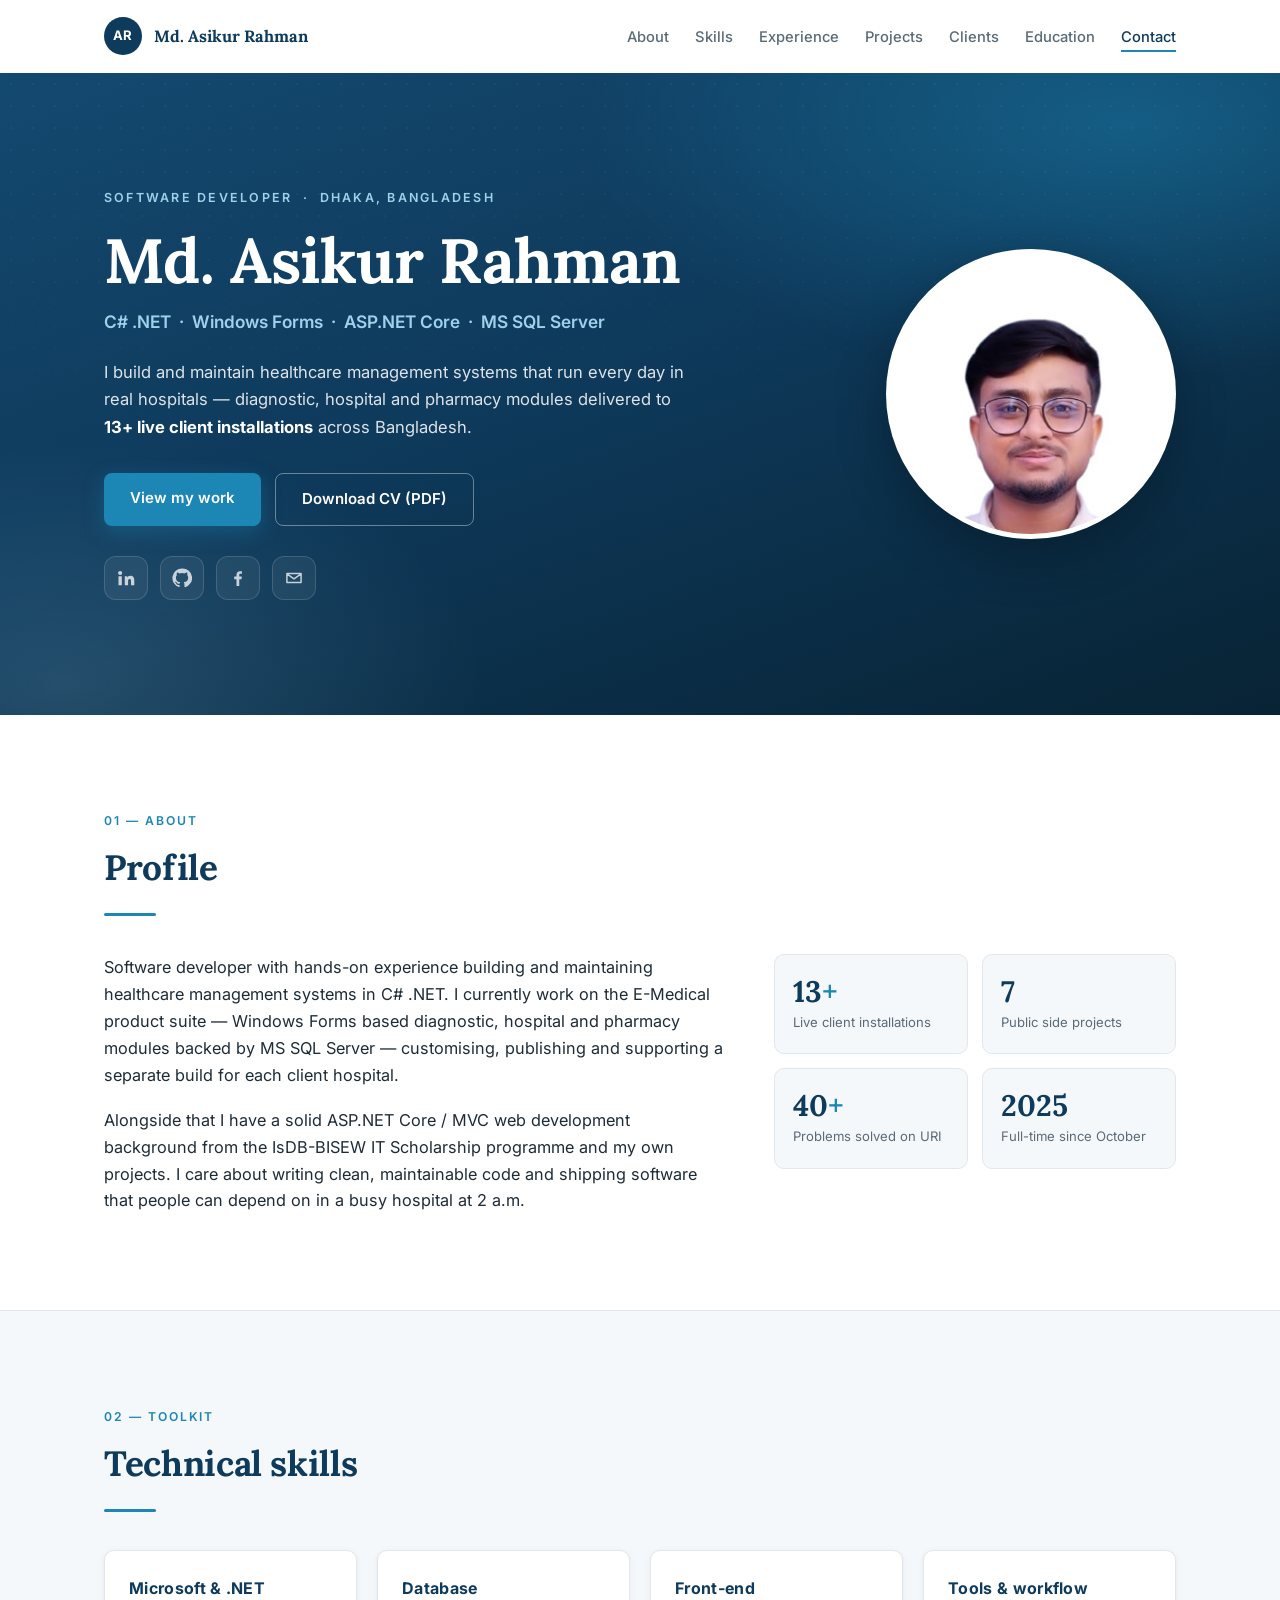
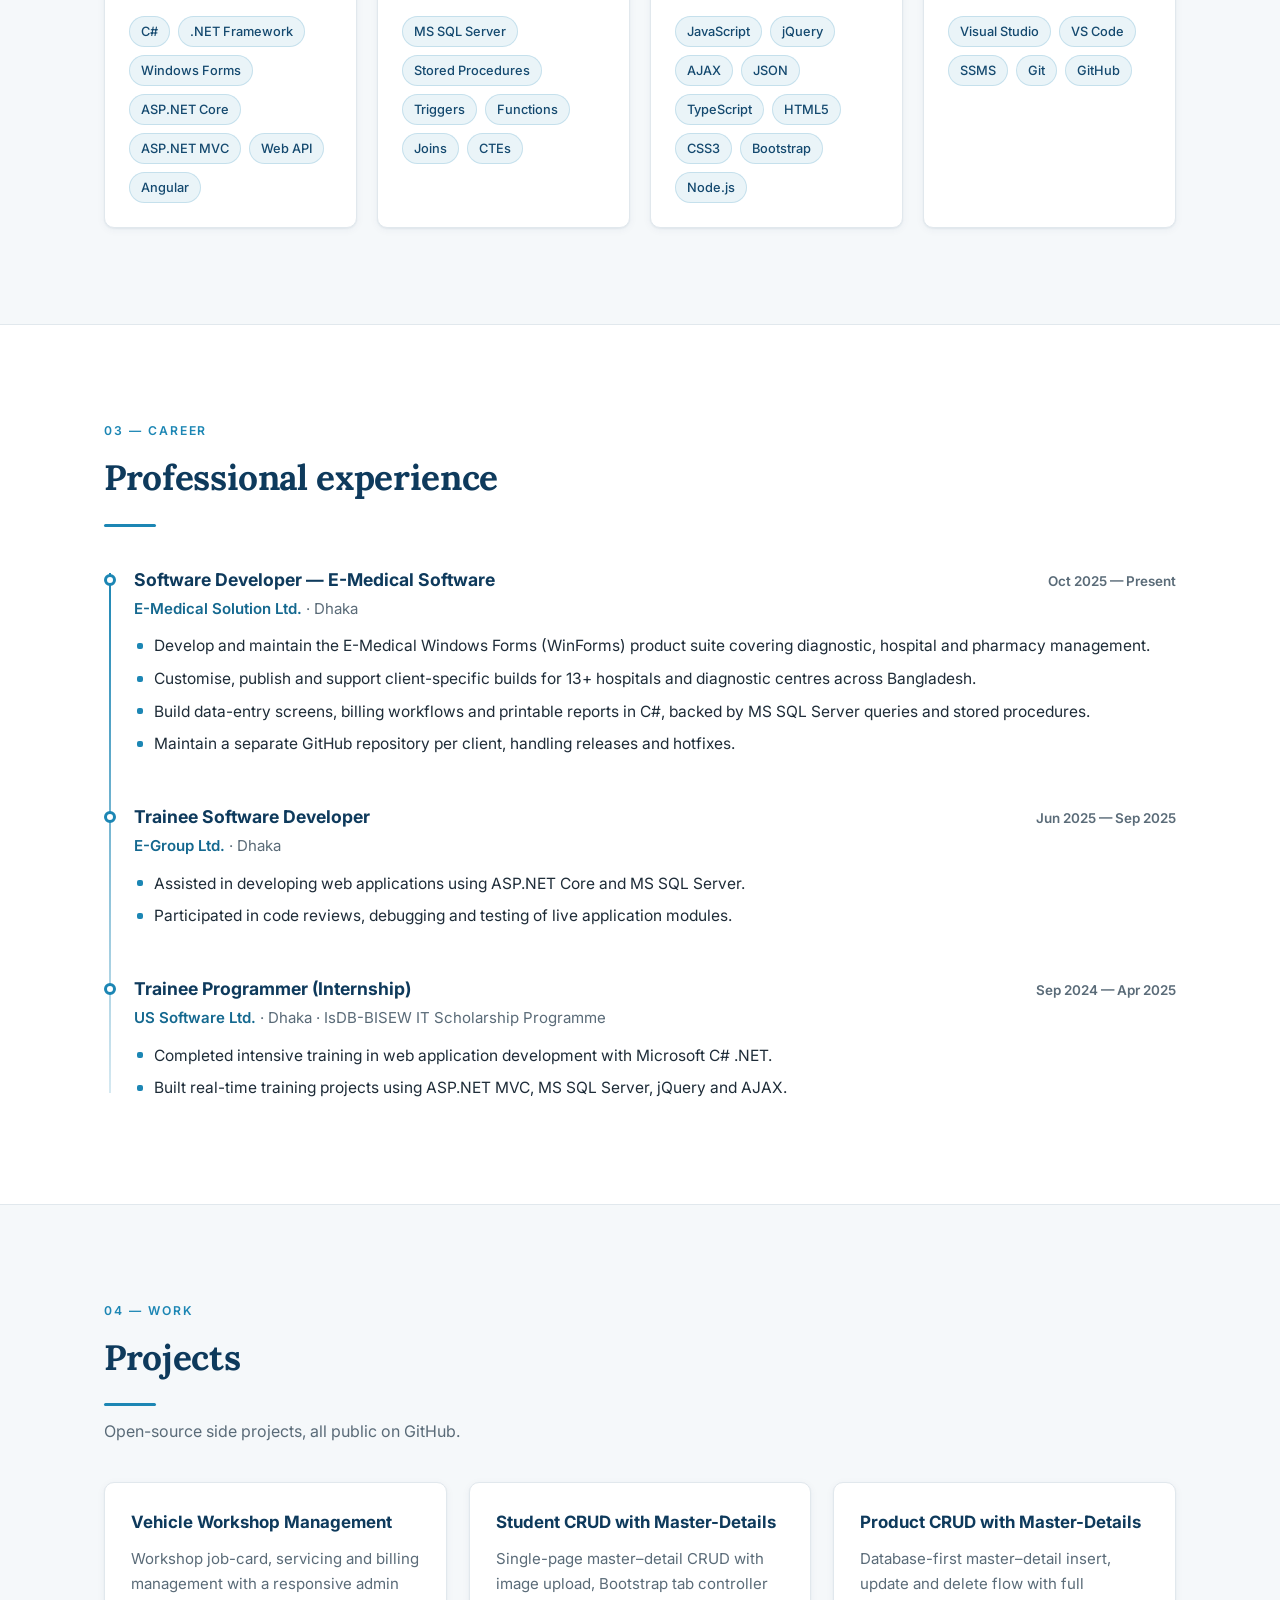
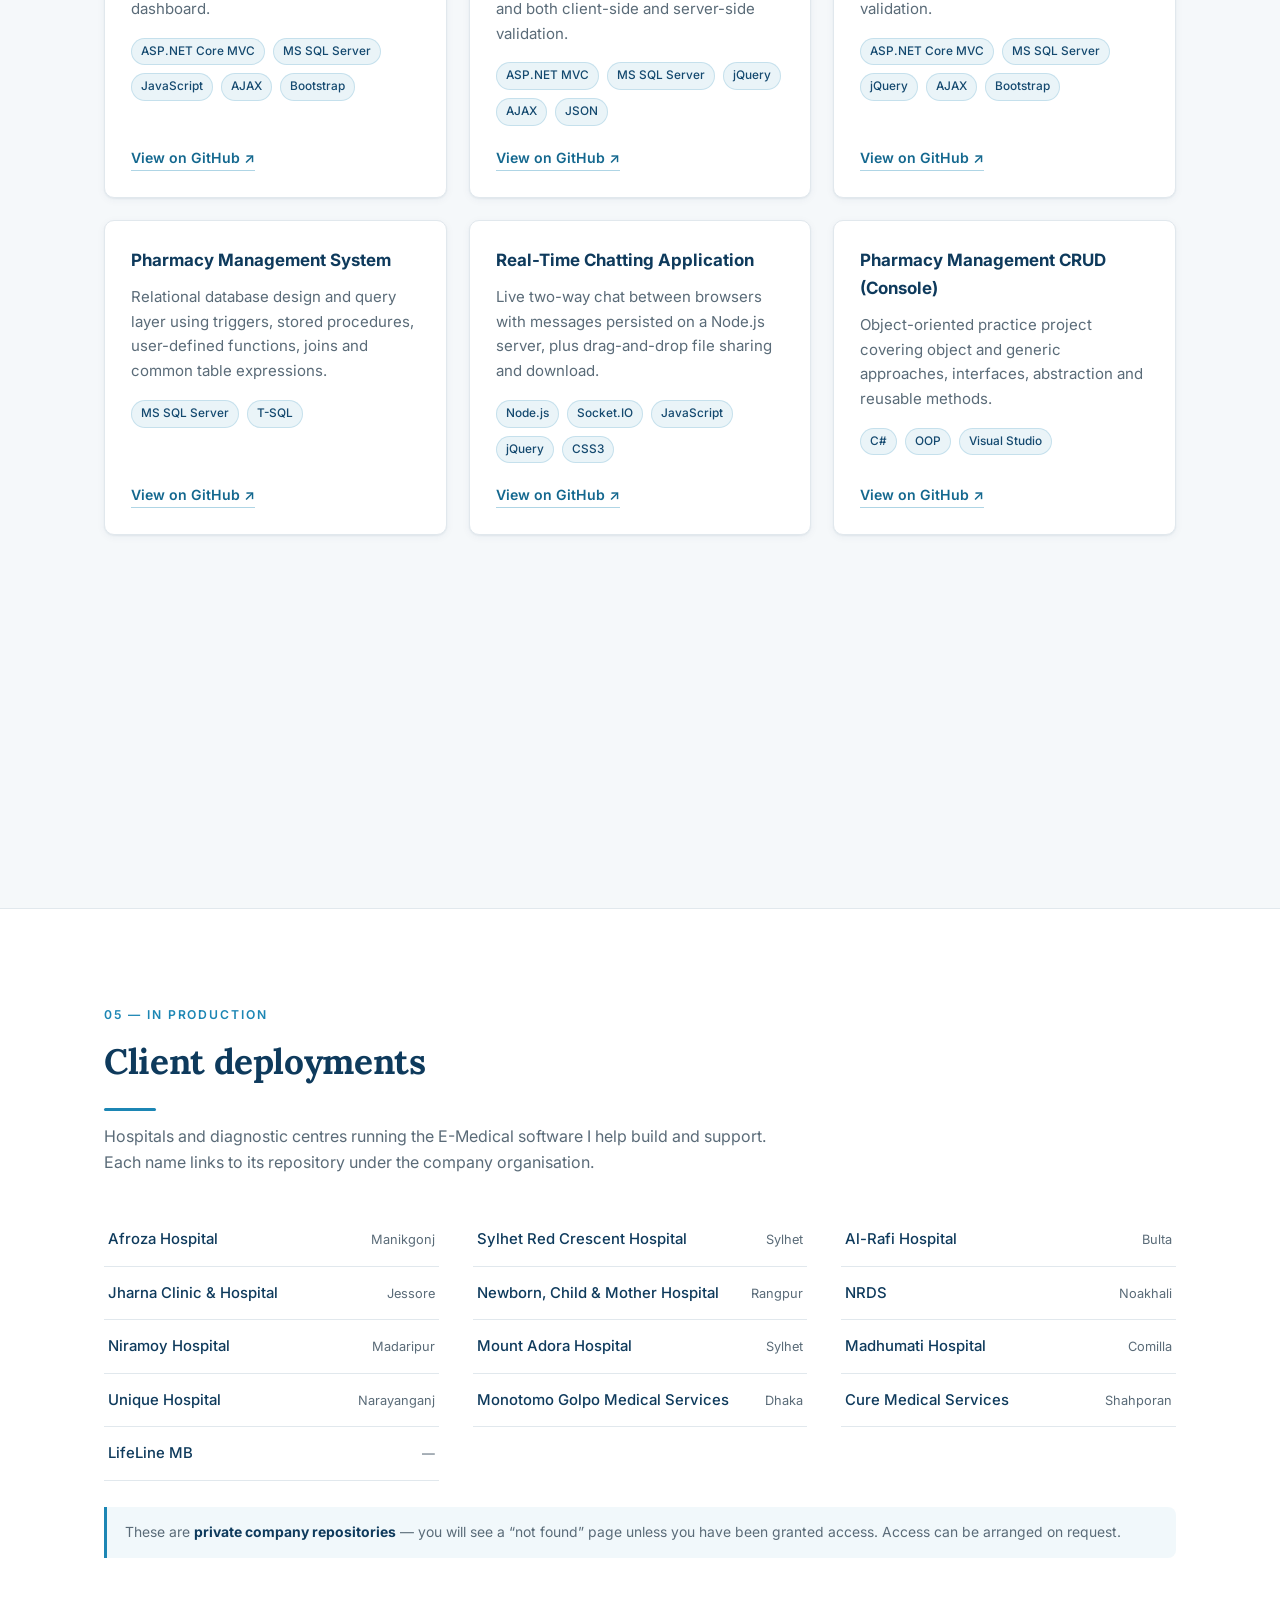
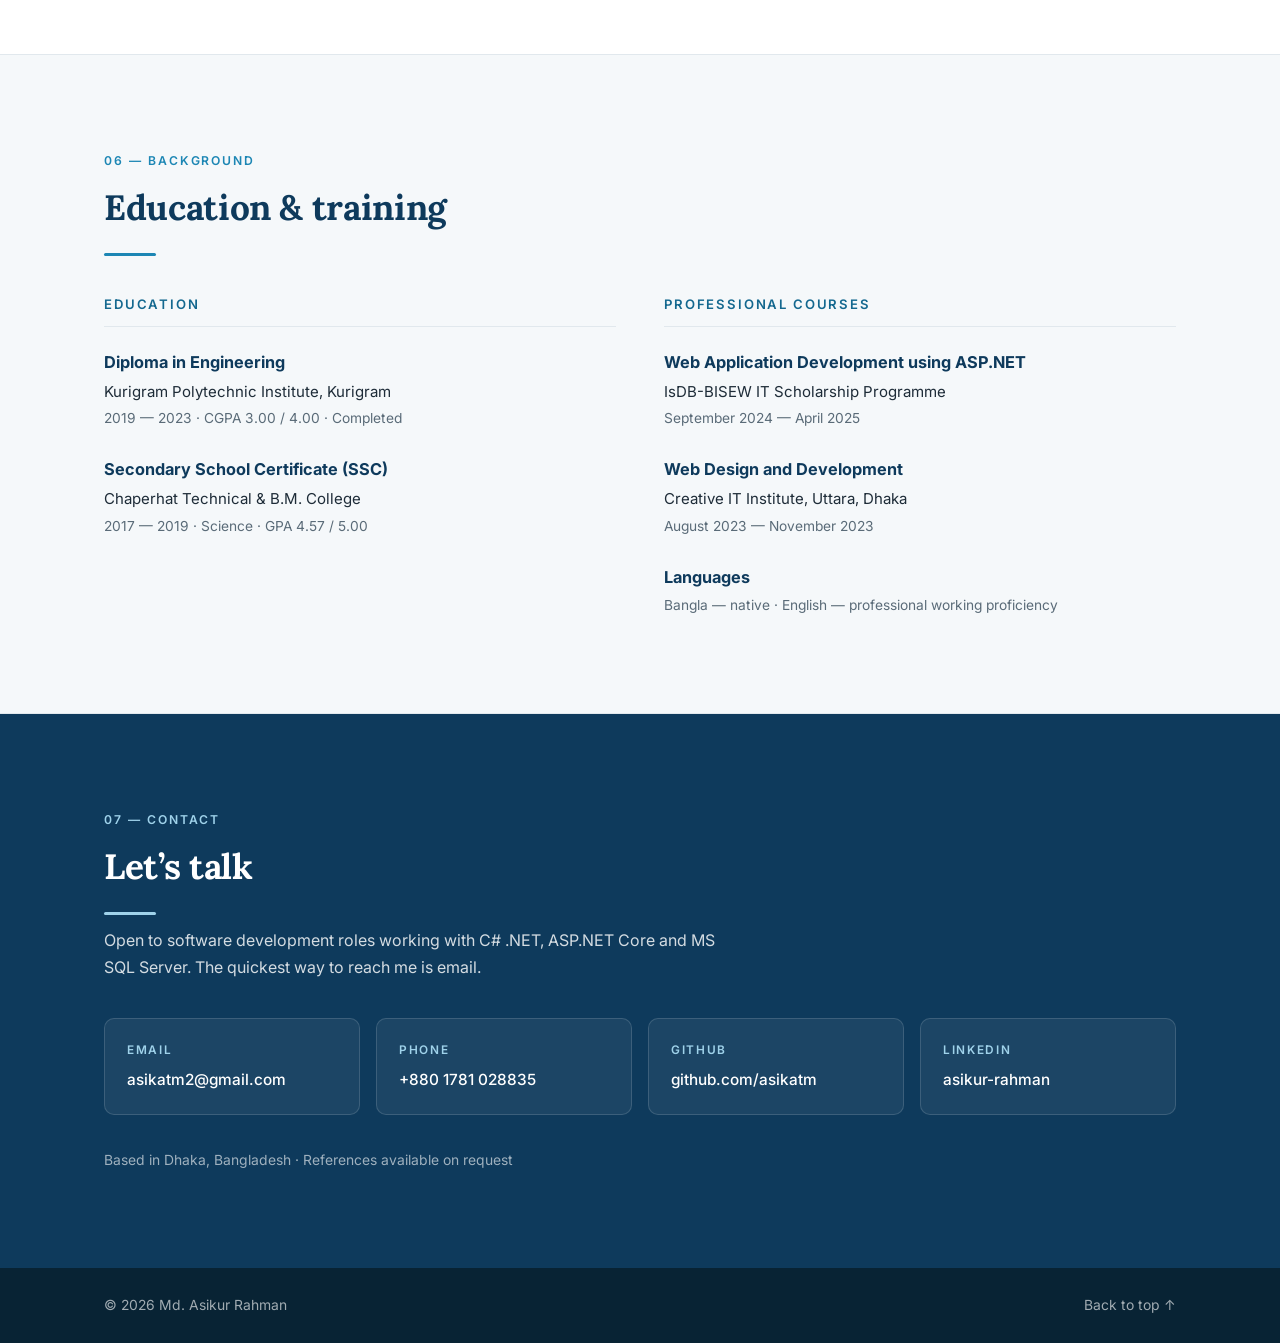
==== commit 1eb7ac42: "23/09/26 facebook,linkdin logo add" ====
--- a/index.html
+++ b/index.html
@@ -73,9 +73,18 @@
       </div>
 
       <ul class="hero-links">
-        <li><a href="https://github.com/asikatm" target="_blank" rel="noopener">GitHub</a></li>
-        <li><a href="https://www.linkedin.com/in/asikur-rahman-895bba298/" target="_blank" rel="noopener">LinkedIn</a></li>
-        <li><a href="mailto:asikatm2@gmail.com">asikatm2@gmail.com</a></li>
+        <li><a href="https://www.linkedin.com/in/asikur-rahman-895bba298/" target="_blank" rel="noopener" aria-label="LinkedIn" title="LinkedIn">
+          <svg viewBox="0 0 24 24" aria-hidden="true"><path fill="currentColor" d="M4.98 3.5a2.5 2.5 0 1 1 0 5 2.5 2.5 0 0 1 0-5zM3 9.75h4v11H3v-11zm6.5 0h3.83v1.5h.05c.53-1 1.84-2.06 3.79-2.06 4.05 0 4.8 2.67 4.8 6.13v5.43h-4v-4.81c0-1.15-.02-2.63-1.6-2.63-1.6 0-1.85 1.25-1.85 2.54v4.9h-4v-11z"/></svg>
+        </a></li>
+        <li><a href="https://github.com/asikatm" target="_blank" rel="noopener" aria-label="GitHub" title="GitHub">
+          <svg viewBox="0 0 24 24" aria-hidden="true"><path fill="currentColor" d="M12 .5a11.5 11.5 0 0 0-3.64 22.41c.58.1.79-.25.79-.56v-2c-3.2.7-3.88-1.37-3.88-1.37-.52-1.33-1.28-1.69-1.28-1.69-1.05-.72.08-.7.08-.7 1.16.08 1.77 1.19 1.77 1.19 1.03 1.77 2.7 1.26 3.36.96.1-.75.4-1.26.73-1.55-2.55-.29-5.24-1.28-5.24-5.69 0-1.26.45-2.29 1.19-3.1-.12-.29-.52-1.46.11-3.05 0 0 .97-.31 3.17 1.18a11 11 0 0 1 5.78 0c2.2-1.49 3.17-1.18 3.17-1.18.63 1.59.23 2.76.11 3.05.74.81 1.19 1.84 1.19 3.1 0 4.42-2.7 5.39-5.26 5.68.41.36.78 1.06.78 2.14v3.17c0 .31.21.67.8.56A11.5 11.5 0 0 0 12 .5z"/></svg>
+        </a></li>
+        <li><a href="https://www.facebook.com/profile.php?id=61555092910021" target="_blank" rel="noopener" aria-label="Facebook" title="Facebook">
+          <svg viewBox="0 0 24 24" aria-hidden="true"><path fill="currentColor" d="M13.5 21.5v-8h2.7l.4-3.2h-3.1V8.3c0-.92.26-1.55 1.58-1.55h1.68V3.9a22 22 0 0 0-2.46-.13c-2.43 0-4.1 1.49-4.1 4.22v2.31H7.45v3.2h2.75v8h3.3z"/></svg>
+        </a></li>
+        <li><a href="mailto:asikatm2@gmail.com" aria-label="Email asikatm2@gmail.com" title="asikatm2@gmail.com">
+          <svg viewBox="0 0 24 24" aria-hidden="true"><path fill="none" stroke="currentColor" stroke-width="1.8" stroke-linecap="round" stroke-linejoin="round" d="M3.5 6.5h17v11h-17z M3.5 7l8.5 6 8.5-6"/></svg>
+        </a></li>
       </ul>
     </div>
 
--- a/assets/css/style.css
+++ b/assets/css/style.css
@@ -147,20 +147,43 @@
 .hero-actions { display: flex; flex-wrap: wrap; gap: 14px; margin-bottom: 30px; }
 
 .btn {
+  position: relative; isolation: isolate; overflow: hidden;
   display: inline-block; text-decoration: none;
   padding: 13px 26px; border-radius: 8px;
   font-size: .94rem; font-weight: 600;
-  transition: transform .18s ease, background-color .2s ease, box-shadow .2s ease;
-}
-.btn:hover { transform: translateY(-2px); }
+  transition: transform .22s cubic-bezier(.22, 1, .36, 1), background-color .2s ease, border-color .2s ease, box-shadow .22s ease;
+}
+.btn::after {
+  content: ""; position: absolute; z-index: -1; inset: 0 auto 0 -75%; width: 52%;
+  background: linear-gradient(105deg, transparent 15%, rgba(255, 255, 255, .34) 50%, transparent 85%);
+  transform: skewX(-18deg); transition: left .55s ease;
+}
+.btn:hover { transform: translateY(-3px); }
+.btn:hover::after { left: 125%; }
+.btn:active { transform: translateY(-1px) scale(.98); }
 .btn-primary { background: var(--accent); color: #fff; box-shadow: 0 6px 20px rgba(28, 134, 180, .35); }
-.btn-primary:hover { background: #2197c7; }
+.btn-primary:hover { background: #2197c7; box-shadow: 0 10px 28px rgba(28, 134, 180, .5); }
 .btn-ghost { color: #fff; border: 1.5px solid rgba(255, 255, 255, .38); }
-.btn-ghost:hover { border-color: #fff; background: rgba(255, 255, 255, .08); }
-
-.hero-links { display: flex; flex-wrap: wrap; gap: 8px 26px; list-style: none; margin: 0; padding: 0; font-size: .9rem; }
-.hero-links a { color: rgba(255, 255, 255, .7); text-decoration: none; border-bottom: 1px solid transparent; }
-.hero-links a:hover { color: #fff; border-bottom-color: var(--accent-l); }
+.btn-ghost:hover { border-color: #fff; background: rgba(255, 255, 255, .1); box-shadow: 0 8px 24px rgba(0, 0, 0, .16); }
+
+@media (prefers-reduced-motion: reduce) {
+  .btn, .btn::after { transition: none; }
+  .btn:hover { transform: none; }
+  .btn:hover::after { left: -75%; }
+}
+
+.hero-links { display: flex; flex-wrap: wrap; gap: 12px; list-style: none; margin: 0; padding: 0; }
+.hero-links a {
+  display: inline-flex; align-items: center; justify-content: center;
+  width: 44px; height: 44px; border-radius: 12px;
+  color: rgba(255, 255, 255, .75); text-decoration: none;
+  background: rgba(255, 255, 255, .06); border: 1px solid rgba(255, 255, 255, .14);
+  transition: color .2s, background .2s, border-color .2s, transform .2s;
+}
+.hero-links a:hover, .hero-links a:focus-visible {
+  color: #fff; background: rgba(255, 255, 255, .12); border-color: var(--accent-l); transform: translateY(-2px);
+}
+.hero-links svg { width: 20px; height: 20px; }
 
 .hero-photo { position: relative; }
 .hero-photo img {
